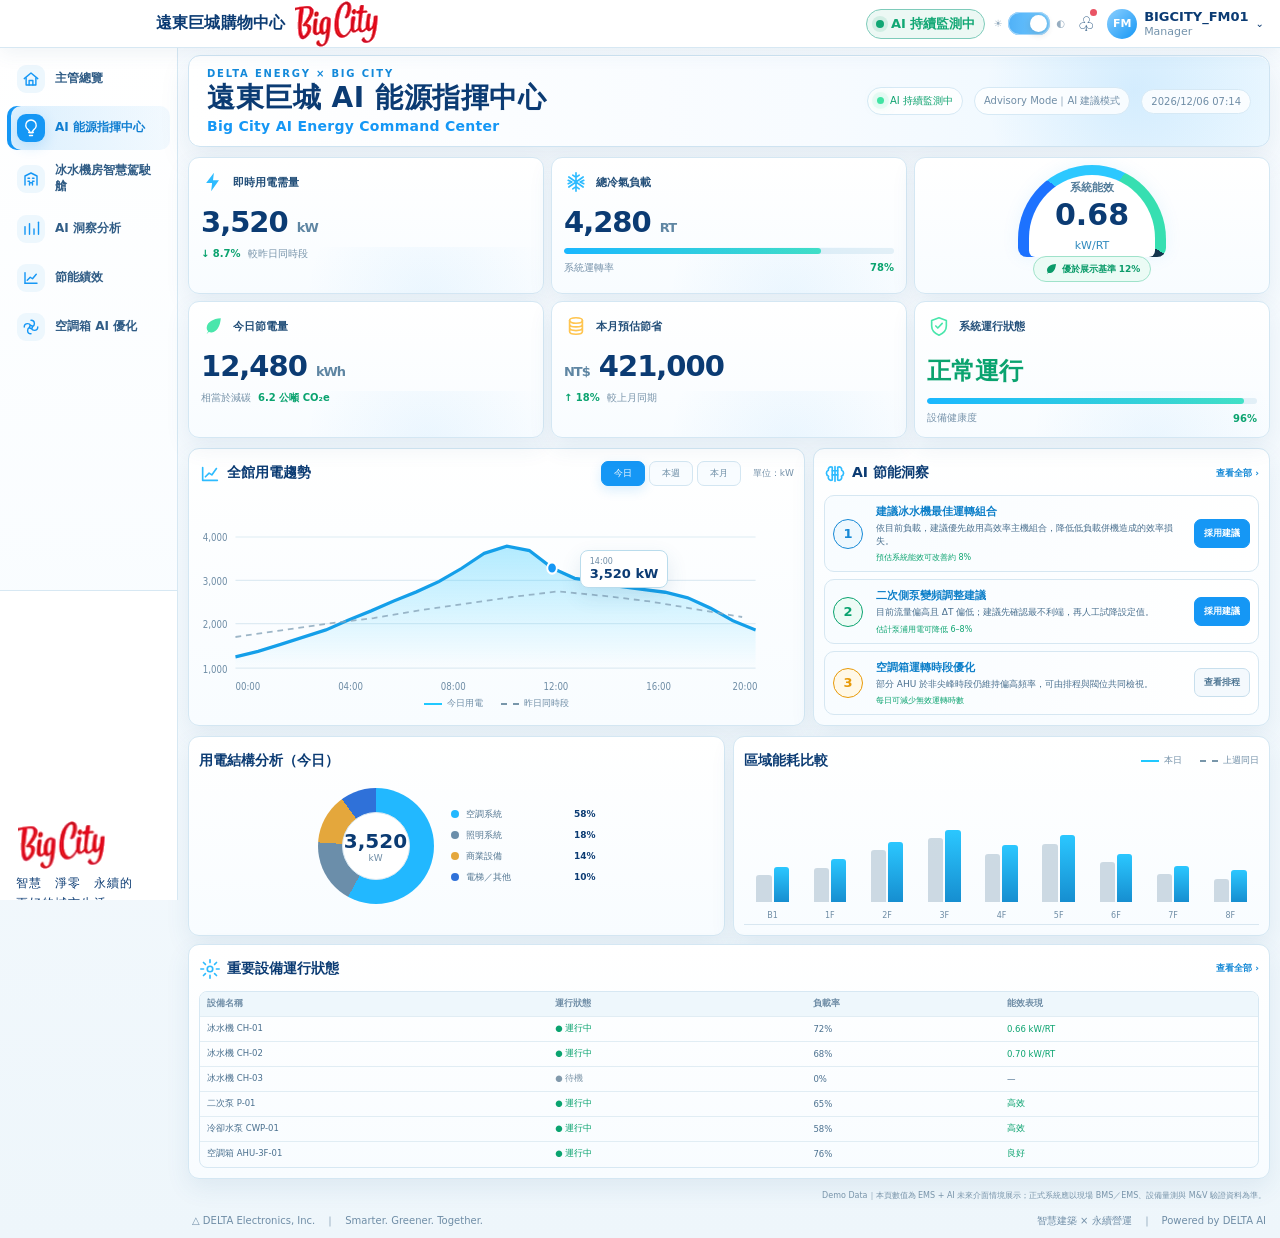
==== index.html @ a6b7ebbe "Load light theme and visual calibration assets" ====
<!doctype html>
<html lang="zh-Hant">
<head>
  <meta charset="utf-8">
  <meta name="viewport" content="width=device-width,initial-scale=1">
  <meta name="theme-color" content="#061321">
  <title>遠東巨城 × 台達能源｜AI 智慧能源管理系統</title>
  <link rel="stylesheet" href="styles.css">
  <link rel="stylesheet" href="readability.css">
  <link rel="stylesheet" href="ahu.css">
  <link rel="stylesheet" href="chart-qa.css">
  <link rel="stylesheet" href="ui-fixes.css">
  <link rel="stylesheet" href="executive-snapshot.css">
  <link rel="stylesheet" href="formal-nav.css">
  <link rel="stylesheet" href="command-center.css">
  <link rel="stylesheet" href="command-center-light.css">
  <link rel="stylesheet" href="cockpit-analyst.css">
  <link rel="stylesheet" href="product-calibration.css">
</head>
<body class="theme-light">
  <div class="shell">
    <header class="global-header">
      <div class="brand-snapshot brand-snapshot-top" aria-label="DELTA Energy × 遠東巨城購物中心 Big City"><span class="brand-mall">遠東巨城購物中心</span><span class="bigcity-mark" aria-hidden="true"></span></div>
      <div class="global-actions">
        <span class="status-pill online"><i></i>AI 持續監測中</span>
        <span class="advisory-label">Advisory Mode <b>｜ AI 建議模式</b></span>
        <button id="themeToggle" class="theme-switch" type="button" aria-label="切換深淺色模式"><span class="sun">☀</span><i></i><span class="moon">◐</span></button>
        <button class="icon-btn" type="button" aria-label="通知">♧<span class="notify-dot"></span></button>
        <div class="account"><span class="avatar">FM</span><span><b>BIGCITY_FM01</b><small>Manager</small></span><span class="chev">⌄</span></div>
      </div>
    </header>
    <aside class="sidebar">
      <nav id="mainNav" class="nav-list">
        <button class="nav-item" data-page="executive"><span class="nav-ico"><svg class="nav-svg" viewBox="0 0 24 24"><path d="M3 11.5 12 4l9 7.5"/><path d="M5.5 10.5V20h13v-9.5"/><path d="M9.5 20v-6h5v6"/></svg></span><span>主管總覽</span></button>
        <button class="nav-item active" data-page="home"><span class="nav-ico"><svg class="nav-svg" viewBox="0 0 24 24"><path d="M9 18h6"/><path d="M10 22h4"/><path d="M8.2 14.2A7 7 0 1 1 15.8 14.2C14.6 15.1 14 16 14 18h-4c0-2-.6-2.9-1.8-3.8Z"/></svg></span><span>AI 能源指揮中心</span></button>
        <button class="nav-item" data-page="plant"><span class="nav-ico"><svg class="nav-svg" viewBox="0 0 24 24"><path d="M4 20V8l8-4 8 4v12"/><path d="M8 11h2M14 11h2M8 15h2M14 15h2"/><path d="M10 20v-3h4v3"/></svg></span><span>冰水機房智慧駕駛艙</span></button>
        <button class="nav-item" data-page="insights"><span class="nav-ico"><svg class="nav-svg" viewBox="0 0 24 24"><path d="M4 19V9"/><path d="M10 19V5"/><path d="M16 19v-7"/><path d="M22 19V3"/></svg></span><span>AI 洞察分析</span></button>
        <button class="nav-item" data-page="performance"><span class="nav-ico"><svg class="nav-svg" viewBox="0 0 24 24"><path d="M4 19V5"/><path d="M4 19h16"/><path d="m7 15 4-4 3 2 5-6"/></svg></span><span>節能績效</span></button>
        <button class="nav-item" data-page="ahu-overview"><span class="nav-ico"><svg class="nav-svg" viewBox="0 0 24 24"><circle cx="12" cy="12" r="2"/><path d="M12 3c2.5 0 4.5 2 4.5 4.5 0 1.7-1 3.2-2.4 4"/><path d="M21 12c0 2.5-2 4.5-4.5 4.5-1.7 0-3.2-1-4-2.4"/><path d="M12 21c-2.5 0-4.5-2-4.5-4.5 0-1.7 1-3.2 2.4-4"/><path d="M3 12c0-2.5 2-4.5 4.5-4.5 1.7 0 3.2 1 4 2.4"/></svg></span><span>空調箱 AI 優化</span></button>
      </nav>
      <div class="side-visual"><div class="side-photo"></div><div class="side-copy"><span class="bigcity-mark side-bigcity-logo" aria-hidden="true"></span><p>智慧　淨零　永續的<br>更好的城市生活</p><small>For A Smarter<br>Greener Tomorrow</small></div></div>
    </aside>
    <main class="workspace"><div id="pageRoot"></div><footer class="footer"><span>△ DELTA Electronics, Inc.　｜　Smarter. Greener. Together.</span><span>智慧建築 × 永續營運　｜　Powered by DELTA AI</span></footer></main>
  </div>
  <script src="core.js"></script>
  <script src="analytics.js"></script>
  <script src="executive.js"></script>
  <script src="ahu.js"></script>
  <script src="chart-qa.js"></script>
  <script src="ui-fixes.js"></script>
  <script src="command-center.js"></script>
  <script src="cockpit-analyst.js"></script>
  <script src="product-calibration.js"></script>
</body>
</html>
---- styles.css ----
:root {
  --bg:#f2f7fb; --surface:#fff; --surface2:#f8fbfe; --surface3:#eef6fc;
  --ink:#08254b; --text:#193b63; --muted:#6984a0; --line:#dbe7f0;
  --blue:#1597f5; --blue2:#49b7ff; --cyan:#14c4d7; --teal:#16b98b;
  --green:#0aa46f; --red:#ef5466; --amber:#f5aa1e; --purple:#6857e8;
  --shadow:0 8px 24px rgba(26,78,120,.09); --radius:14px;
  --brand-top:none; --brand-side:none;
  --side-photo:url("https://www.atanews.net/doc_files/180623000548703.jpg"); --banner:url("https://www.atanews.net/doc_files/180623000548703.jpg");
  --site-main:url("https://www.atanews.net/doc_files/180623000548703.jpg");
  --site-creative:url("https://commons.wikimedia.org/wiki/Special:FilePath/Big%20City%20shopping%20mall%20%E5%89%B5%E8%97%9D%E5%A4%A7%E6%A8%93%202022-08-25.jpg?width=600");
  --site-cinema:url("https://static.wixstatic.com/media/6ce078_03af9db9b8be45f3b68a0ea596e53e36~mv2.jpg/v1/fill/w_980,h_585,al_c,q_85,enc_auto/6ce078_03af9db9b8be45f3b68a0ea596e53e36~mv2.jpg");
}
body.theme-dark {
  --bg:#06131f; --surface:#0b1b2c; --surface2:#10243a; --surface3:#102c45;
  --ink:#eef7ff; --text:#d8e7f6; --muted:#8fa9c0; --line:#24415c;
  --blue:#4faaff; --blue2:#79c7ff; --cyan:#29d3df; --teal:#43d1ad;
  --green:#54df9f; --red:#ff7882; --amber:#f3c45e; --purple:#b09cff;
  --shadow:0 12px 30px rgba(0,0,0,.22);
  --brand-top:none; --brand-side:none;
  --side-photo:url("https://img.kakayang.com/modeist76/1352b97/20562724/1248076147_z.jpg"); --banner:url("https://img.kakayang.com/modeist76/1352b97/20562724/1248076147_z.jpg");
}
*{box-sizing:border-box}
html,body{margin:0;min-height:100%;font-family:Inter,"Noto Sans TC","PingFang TC","Microsoft JhengHei",system-ui,sans-serif;background:var(--bg);color:var(--text)}
button,select,input{font:inherit}
button{cursor:pointer}
.shell{min-height:100vh;display:grid;grid-template-columns:208px 1fr;grid-template-rows:56px auto}
.global-header{grid-column:1/3;position:sticky;top:0;z-index:30;height:56px;background:color-mix(in srgb,var(--surface) 94%,transparent);backdrop-filter:blur(18px);border-bottom:1px solid var(--line);display:flex;align-items:center;justify-content:space-between;padding:0 18px 0 24px}
.brand-snapshot{position:relative;display:flex;align-items:center;min-width:0;background:none!important}
.brand-snapshot-top{width:500px;height:52px;max-width:42vw;padding-left:152px}
.global-actions{display:flex;align-items:center;gap:12px;white-space:nowrap;font-size:12px}
.status-pill{display:inline-flex;align-items:center;gap:7px;padding:7px 12px;border:1px solid color-mix(in srgb,var(--green) 45%,var(--line));border-radius:99px;color:var(--green);background:color-mix(in srgb,var(--green) 8%,var(--surface));font-weight:750}
.status-pill i{width:8px;height:8px;border-radius:50%;background:var(--green);box-shadow:0 0 0 4px color-mix(in srgb,var(--green) 12%,transparent)}
.advisory-label{color:var(--muted)} .advisory-label b{color:var(--text);font-weight:600}
.theme-switch{border:0;background:transparent;display:flex;align-items:center;gap:6px;color:var(--muted);padding:0}
.theme-switch i{display:block;width:42px;height:23px;border-radius:99px;background:linear-gradient(90deg,var(--blue),var(--blue2));position:relative;box-shadow:inset 0 0 0 1px color-mix(in srgb,var(--blue) 50%,#fff)}
.theme-switch i:after{content:"";position:absolute;top:3px;right:3px;width:17px;height:17px;border-radius:50%;background:#fff;box-shadow:0 2px 8px rgba(0,0,0,.22);transition:.2s}
body.theme-dark .theme-switch i:after{right:22px}
.icon-btn{position:relative;border:0;background:transparent;color:var(--text);font-size:20px;padding:4px}
.notify-dot{position:absolute;right:2px;top:1px;width:7px;height:7px;border-radius:50%;background:var(--red)}
.account{display:flex;align-items:center;gap:7px;color:var(--ink)}
.account small{display:block;color:var(--muted);font-size:9px;margin-top:1px}
.avatar{width:30px;height:30px;border-radius:50%;display:grid;place-items:center;background:linear-gradient(135deg,#8dd0ff,var(--blue));color:#fff;font-size:10px;font-weight:900}
.sidebar{grid-column:1;grid-row:2;position:sticky;top:56px;height:calc(100vh - 56px);background:var(--surface);border-right:1px solid var(--line);overflow:hidden;display:flex;flex-direction:column}
.side-brand{padding:10px 14px 8px} .brand-snapshot-side{width:178px;height:76px;background-image:var(--brand-side);background-size:contain;background-position:left center}
.nav-list{display:grid;gap:7px;padding:8px 7px}
.nav-item{border:0;background:transparent;color:var(--text);border-radius:8px;padding:12px 13px;display:flex;align-items:center;gap:11px;text-align:left;font-weight:650;font-size:12px;transition:.15s}
.nav-item:hover{background:var(--surface3)} .nav-item.active{background:linear-gradient(90deg,color-mix(in srgb,var(--blue) 17%,var(--surface)),color-mix(in srgb,var(--blue) 8%,var(--surface)));color:var(--blue);box-shadow:inset 4px 0 0 var(--blue)}
.nav-ico{font-size:19px;width:24px;text-align:center}
.side-visual{margin-top:auto;position:relative;height:390px;overflow:hidden;border-top:1px solid var(--line);background:linear-gradient(180deg,transparent,var(--surface))}
.side-photo{position:absolute;left:0;right:0;top:0;height:285px;background-image:var(--side-photo);background-size:cover;background-position:center top;opacity:.98}
.side-copy{position:absolute;inset:auto 20px 20px 28px;color:var(--ink);text-shadow:0 1px 0 var(--surface)}
.side-copy strong{font-family:"Segoe Script","Brush Script MT",cursive;font-size:28px;color:#ef2e3d;font-style:italic}
.side-copy p{font-size:13px;line-height:1.75;letter-spacing:.11em;margin:8px 0 5px} .side-copy small{font-size:11px;line-height:1.4;color:var(--text)}
.workspace{grid-column:2;grid-row:2;min-width:0;padding:0 14px 10px;max-width:1700px;width:100%;margin:0 auto}
.page-hero{height:125px;margin:0 -14px 10px;padding:22px 28px 12px;position:relative;overflow:hidden;background:linear-gradient(90deg,var(--surface) 0%,var(--surface) 48%,transparent 76%),var(--banner);background-size:auto,570px 125px;background-repeat:no-repeat;background-position:left top,right top;border-bottom:1px solid var(--line)}
.page-hero h1{font-size:31px;line-height:1.08;margin:0 0 8px;color:var(--ink);letter-spacing:-.02em} .page-hero p{margin:0;color:var(--text);font-size:13px;max-width:760px;line-height:1.55}
.page-hero .hero-tagline{position:absolute;right:15px;top:26px;width:110px;text-align:left;color:var(--text);font-size:12px;line-height:1.7;letter-spacing:.08em}
.page-controls{display:flex;align-items:center;gap:12px;flex-wrap:wrap;background:var(--surface);border:1px solid var(--line);border-radius:10px;padding:8px 10px;margin-bottom:9px;box-shadow:var(--shadow)}
.control-group{display:flex;align-items:center;gap:5px;font-size:11px;color:var(--muted)}
.seg{display:flex;gap:3px} .seg button,.control-btn{border:1px solid var(--line);background:var(--surface2);color:var(--text);padding:6px 13px;border-radius:6px;font-size:11px}
.seg button.active,.control-btn.active{background:var(--blue);border-color:var(--blue);color:#fff;box-shadow:0 3px 10px color-mix(in srgb,var(--blue) 25%,transparent)}
.kpi-grid{display:grid;grid-template-columns:repeat(6,minmax(130px,1fr));gap:8px;margin-bottom:9px}
.kpi-card{background:var(--surface);border:1px solid var(--line);border-radius:12px;box-shadow:var(--shadow);padding:12px 13px;min-height:99px;display:grid;grid-template-columns:42px 1fr;gap:10px;align-items:start}
.kpi-icon{width:42px;height:42px;border-radius:50%;display:grid;place-items:center;background:color-mix(in srgb,var(--blue) 12%,var(--surface));color:var(--blue);font-size:22px}
.kpi-icon.green{color:var(--green);background:color-mix(in srgb,var(--green) 12%,var(--surface))} .kpi-icon.teal{color:var(--teal);background:color-mix(in srgb,var(--teal) 12%,var(--surface))}
.kpi-card .label{font-size:12px;color:var(--text);font-weight:700;line-height:1.25} .kpi-value{font-size:25px;font-weight:850;color:var(--ink);line-height:1.1;margin:5px 0 3px;letter-spacing:-.03em} .kpi-value small{font-size:10px;font-weight:600;color:var(--muted)}
.change{font-size:10px;font-weight:750} .good{color:var(--green)} .bad{color:var(--red)} .warn{color:var(--amber)} .blue{color:var(--blue)}
.grid-3{display:grid;grid-template-columns:repeat(3,1fr);gap:9px;margin-bottom:9px} .grid-2{display:grid;grid-template-columns:1.45fr .78fr;gap:9px;margin-bottom:9px} .grid-4{display:grid;grid-template-columns:repeat(4,1fr);gap:8px}
.card{background:var(--surface);border:1px solid var(--line);border-radius:12px;box-shadow:var(--shadow);padding:12px;min-width:0}
.card-head{display:flex;align-items:center;justify-content:space-between;gap:10px;margin-bottom:9px} .card-title{display:flex;align-items:center;gap:8px;color:var(--ink);font-weight:850;font-size:15px} .card-title .spark{color:var(--blue);font-size:19px}
.card-sub{font-size:10px;color:var(--muted);line-height:1.45} .more{color:var(--blue);font-size:10px;font-weight:700}
.site-card{display:grid;grid-template-columns:105px 1fr;gap:11px;padding:10px} .site-photo{width:105px;height:96px;border-radius:7px;background-size:cover;background-position:center;border:1px solid var(--line)} .site-main{background-image:var(--site-main)} .site-creative{background-image:var(--site-creative)} .site-cinema{background-image:var(--site-cinema)}
.site-head{display:flex;justify-content:space-between;gap:6px;align-items:center} .site-head h3{font-size:16px;margin:0;color:var(--ink)} .status-chip{padding:4px 9px;border-radius:99px;font-size:9px;font-weight:800;border:1px solid currentColor;background:color-mix(in srgb,currentColor 7%,var(--surface))}
.site-metrics{display:grid;grid-template-columns:repeat(4,1fr);margin-top:12px} .site-metrics div{padding:0 8px;border-left:1px solid var(--line)} .site-metrics div:first-child{border-left:0;padding-left:0} .site-metrics span{display:block;color:var(--muted);font-size:9px} .site-metrics b{display:block;color:var(--ink);font-size:14px;margin-top:4px}
.ai-chain{display:grid;grid-template-columns:repeat(4,1fr);gap:7px} .ai-step{border:1px solid var(--line);border-radius:9px;padding:11px;min-height:185px;background:var(--surface2)} .ai-step.find{background:color-mix(in srgb,var(--red) 6%,var(--surface));border-color:color-mix(in srgb,var(--red) 28%,var(--line))} .ai-step.rec{background:color-mix(in srgb,var(--green) 6%,var(--surface));border-color:color-mix(in srgb,var(--green) 28%,var(--line))}
.step-head{display:flex;align-items:center;gap:8px;font-size:14px;font-weight:850;color:var(--ink)} .step-num{width:28px;height:28px;border-radius:50%;display:grid;place-items:center;background:var(--blue);color:#fff} .find .step-num{background:var(--red)} .rec .step-num{background:var(--green)} .ai-step ul{padding-left:17px;margin:12px 0 0;color:var(--text);font-size:11px;line-height:1.58} .ai-step p{font-size:11px;line-height:1.55;color:var(--text)}
.watch-list{display:grid;gap:7px} .watch-item{border:1px solid var(--line);border-radius:9px;padding:10px;display:grid;grid-template-columns:34px 1fr;gap:10px;background:var(--surface2)} .watch-ico{width:34px;height:34px;border-radius:50%;display:grid;place-items:center;color:var(--blue);background:color-mix(in srgb,var(--blue) 12%,var(--surface))} .watch-item b{font-size:11px;color:var(--ink)} .watch-item p{font-size:9px;color:var(--muted);margin:4px 0 0;line-height:1.45}
.chart-box{height:210px;position:relative} .chart-box.small{height:170px} .chart-box svg{width:100%;height:100%;overflow:visible} .axis-label{font-size:9px;fill:var(--muted)} .grid-line{stroke:var(--line);stroke-width:1} .chart-line{fill:none;stroke-width:3} .chart-dot{stroke:var(--surface);stroke-width:2}
.table-wrap{overflow:auto;border:1px solid var(--line);border-radius:8px} table{width:100%;border-collapse:collapse;min-width:620px} th,td{padding:8px 9px;border-bottom:1px solid var(--line);border-right:1px solid var(--line);font-size:10px;text-align:center;white-space:nowrap} th{background:var(--surface2);color:var(--muted);font-weight:700} td{color:var(--text)} td:first-child,th:first-child{text-align:left} tr:last-child td{border-bottom:0} th:last-child,td:last-child{border-right:0}
.event-layout{display:grid;grid-template-columns:minmax(390px,.88fr) minmax(560px,1.35fr);gap:9px} .event-list{display:grid;gap:7px;max-height:590px;overflow:auto} .event-row{border:1px solid var(--line);border-radius:9px;padding:9px;background:var(--surface);display:grid;grid-template-columns:70px 1fr auto;gap:10px;align-items:start;transition:.15s} .event-row:hover,.event-row.active{border-color:var(--blue);box-shadow:0 0 0 2px color-mix(in srgb,var(--blue) 10%,transparent)} .event-row time{font-size:9px;color:var(--muted);line-height:1.4} .event-row b{font-size:11px;color:var(--ink)} .event-row p{font-size:9px;color:var(--muted);margin:3px 0 0;line-height:1.35}
.detail-grid{display:grid;grid-template-columns:repeat(3,1fr);gap:7px} .detail-block{border:1px solid var(--line);border-radius:9px;padding:10px;background:var(--surface2);min-height:134px} .detail-block h4{font-size:12px;margin:0 0 8px;color:var(--ink)} .detail-block ul{margin:0;padding-left:17px;font-size:10px;line-height:1.5;color:var(--text)} .detail-block p{font-size:10px;line-height:1.5;color:var(--text);margin:0}
.feedback-actions{display:flex;gap:7px;flex-wrap:wrap;margin-top:8px} .soft-btn{border:1px solid color-mix(in srgb,var(--blue) 45%,var(--line));background:color-mix(in srgb,var(--blue) 6%,var(--surface));color:var(--blue);padding:7px 13px;border-radius:7px;font-size:10px;font-weight:750} .soft-btn.green{border-color:color-mix(in srgb,var(--green) 45%,var(--line));background:color-mix(in srgb,var(--green) 7%,var(--surface));color:var(--green)}
.learn-grid{display:grid;grid-template-columns:repeat(4,1fr);gap:7px} .learn-card{border:1px solid var(--line);border-radius:8px;padding:10px;background:var(--surface2)} .learn-card b{font-size:11px;color:var(--ink)} .learn-card p{font-size:9px;color:var(--muted);line-height:1.45}
.donut-wrap{display:flex;align-items:center;gap:18px} .donut{width:128px;height:128px;border-radius:50%;background:conic-gradient(#249df7 0 42%,#36bfe0 42% 54%,#28b981 54% 74%,#f5a524 74% 90%,#8b6be8 90%);position:relative;flex:0 0 auto} .donut:after{content:"";position:absolute;inset:28px;background:var(--surface);border-radius:50%} .donut-center{position:absolute;inset:0;display:grid;place-items:center;z-index:2;text-align:center;font-size:10px;color:var(--ink);font-weight:850}
.legend{display:grid;gap:5px;font-size:9px;color:var(--text)} .legend span{display:flex;align-items:center;gap:6px} .legend i{width:8px;height:8px;border-radius:50%;display:inline-block}
.scorecard{display:grid;grid-template-columns:96px 1fr;gap:10px;align-items:center} .score-ring{width:84px;height:84px;border-radius:50%;display:grid;place-items:center;background:conic-gradient(var(--teal) 0 82%,var(--surface3) 82%);position:relative} .score-ring:before{content:"";position:absolute;inset:8px;border-radius:50%;background:var(--surface)} .score-ring b{position:relative;font-size:24px;color:var(--ink)} .grade{font-size:28px;font-weight:900;color:var(--green)} .score-meta h3{margin:0;color:var(--ink);font-size:14px} .score-meta p{margin:4px 0 0;color:var(--muted);font-size:9px;line-height:1.45}
.roi-grid{display:grid;grid-template-columns:repeat(3,1fr);gap:8px} .roi-item{border-right:1px solid var(--line)} .roi-item:last-child{border-right:0} .roi-item b{display:block;font-size:19px;color:var(--ink)} .roi-item span{font-size:9px;color:var(--muted)} .progress{height:8px;border-radius:99px;background:var(--surface3);overflow:hidden;margin-top:10px} .progress i{height:100%;display:block;background:linear-gradient(90deg,var(--teal),var(--blue))}
.mini-list{display:grid;gap:6px} .mini-row{display:grid;grid-template-columns:28px 1fr auto;gap:8px;align-items:center;padding:7px 0;border-bottom:1px solid var(--line)} .mini-row:last-child{border-bottom:0} .rank-dot{width:26px;height:26px;border-radius:50%;display:grid;place-items:center;background:color-mix(in srgb,var(--blue) 13%,var(--surface));color:var(--blue);font-weight:850;font-size:11px} .mini-row b{font-size:10px;color:var(--ink)} .mini-row small{display:block;font-size:8px;color:var(--muted);margin-top:2px}
.pill-chip{display:inline-flex;align-items:center;padding:3px 7px;border-radius:99px;font-size:8px;font-weight:800;border:1px solid color-mix(in srgb,currentColor 40%,var(--line));background:color-mix(in srgb,currentColor 7%,var(--surface))}
.demo-note{font-size:8px;color:var(--muted);text-align:right;margin:2px 2px 8px}
.footer{display:flex;justify-content:space-between;gap:10px;color:var(--muted);font-size:8px;padding:7px 4px 2px}
@media(max-width:1280px){.kpi-grid{grid-template-columns:repeat(3,1fr)}.event-layout{grid-template-columns:1fr}.ai-chain,.learn-grid{grid-template-columns:repeat(2,1fr)}.global-actions .advisory-label{display:none}}
@media(max-width:980px){.shell{grid-template-columns:1fr}.global-header{grid-column:1}.sidebar{display:none}.workspace{grid-column:1}.brand-snapshot-top{max-width:55vw}.grid-3,.grid-2{grid-template-columns:1fr}.page-hero .hero-tagline{display:none}}
@media(max-width:680px){.global-header{padding:0 8px}.brand-snapshot-top{width:220px}.account span:nth-child(2),.icon-btn,.status-pill{display:none}.workspace{padding:0 8px}.page-hero{margin:0 -8px 8px;height:110px;padding:18px 14px;background-size:auto,420px 92px}.page-hero h1{font-size:24px}.kpi-grid{grid-template-columns:repeat(2,1fr)}.site-card{grid-template-columns:72px 1fr}.site-photo{width:72px;height:72px}.site-metrics{grid-template-columns:repeat(2,1fr)}.ai-chain,.detail-grid,.learn-grid,.grid-4{grid-template-columns:1fr}.event-row{grid-template-columns:55px 1fr}.event-row>.pill-chip{grid-column:2;justify-self:start}}

.brand-snapshot:before{content:"";position:absolute;left:0;top:50%;transform:translateY(-50%);width:142px;height:43px;background:url("https://www.deltapsu.com/frontend-asset/image/DeltaPSU-Logo.svg") left center/contain no-repeat}
.brand-snapshot:after{content:"×  遠東巨城購物中心   BigCity";font-weight:850;color:var(--ink);font-size:16px;letter-spacing:.01em;white-space:nowrap}
.brand-snapshot-top:after{font-size:17px}
.brand-snapshot-side{width:178px;height:76px;padding-left:0;display:block}
.brand-snapshot-side:before{width:105px;height:31px;top:12px;transform:none}
.brand-snapshot-side:after{position:absolute;left:0;top:45px;content:"遠東巨城購物中心   BigCity";font-size:11px;color:var(--ink)}
body.theme-dark .brand-snapshot:after{color:#eef7ff}
---- readability.css ----
/* Presentation readability layer — optimized for 1440–1920px desktop and meeting-room projection */
html,body{font-size:15px}
.global-actions{font-size:14px}
.status-pill{font-size:13px;padding:8px 13px}
.advisory-label{font-size:13px}
.account b{font-size:13px}.account small{font-size:11px}.avatar{font-size:11px}
.nav-item{font-size:14px;padding:13px 14px;font-weight:700}.nav-ico{font-size:20px}
.side-copy p{font-size:14px}.side-copy small{font-size:12px}
.page-hero h1{font-size:36px}.page-hero p{font-size:15px;line-height:1.6;max-width:820px}.page-hero .hero-tagline{font-size:13px}
.control-group{font-size:13px}.seg button,.control-btn{font-size:13px;padding:7px 14px}
.kpi-card{min-height:112px;padding:14px 14px;grid-template-columns:46px 1fr;gap:11px}.kpi-icon{width:46px;height:46px;font-size:24px}
.kpi-card .label{font-size:14px;line-height:1.3}.kpi-value{font-size:31px;margin:6px 0 4px}.kpi-value small{font-size:12px}.change{font-size:12px}
.card{padding:14px}.card-title{font-size:17px}.card-title .spark{font-size:21px}.card-sub{font-size:12px}.more{font-size:12px}
.site-head h3{font-size:18px}.status-chip{font-size:11px;padding:5px 10px}.site-metrics span{font-size:11px}.site-metrics b{font-size:16px}.site-metrics b small{font-size:11px}
.step-head{font-size:16px}.step-num{width:30px;height:30px}.ai-step ul,.ai-step p{font-size:13px;line-height:1.65}.ai-step{min-height:200px;padding:13px}
.watch-item b{font-size:13px}.watch-item p{font-size:11px;line-height:1.55}.watch-ico{width:36px;height:36px;font-size:16px}
.axis-label{font-size:11px}.chart-box.small{height:190px}.chart-box{height:230px}
th,td{font-size:12px;padding:9px 10px;line-height:1.45}.table-wrap table{min-width:720px}
.event-row{grid-template-columns:82px 1fr auto;padding:11px}.event-row time{font-size:11px}.event-row b{font-size:13px}.event-row p{font-size:11px;line-height:1.5}
.detail-block h4{font-size:14px}.detail-block ul,.detail-block p{font-size:12px;line-height:1.6}.detail-block{padding:12px;min-height:150px}
.soft-btn{font-size:12px;padding:8px 14px}.learn-card b{font-size:13px}.learn-card p{font-size:11px;line-height:1.55}
.donut-center{font-size:12px}.legend{font-size:11px;gap:7px}.legend i{width:10px;height:10px}
.score-ring b{font-size:27px}.grade{font-size:31px}.score-meta h3{font-size:16px}.score-meta p{font-size:11px}
.roi-item b{font-size:22px}.roi-item span{font-size:11px}
.mini-row{grid-template-columns:30px 1fr auto;gap:10px;padding:9px 0}.rank-dot{width:29px;height:29px;font-size:12px}.mini-row b{font-size:12px}.mini-row small{font-size:10px;line-height:1.45;margin-top:3px}
.pill-chip{font-size:10px;padding:4px 8px}.demo-note{font-size:10px}.footer{font-size:10px;padding-top:9px}
.brand-snapshot:after{font-size:18px}.brand-snapshot-top:after{font-size:19px}.brand-snapshot-side:after{font-size:12px}
@media(min-width:1600px){
  .page-hero h1{font-size:39px}.page-hero p{font-size:16px}
  .kpi-card .label{font-size:15px}.kpi-value{font-size:33px}
  .card-title{font-size:18px}.site-head h3{font-size:19px}
  .ai-step ul,.ai-step p{font-size:14px}.watch-item b{font-size:14px}.watch-item p{font-size:12px}
  th,td{font-size:13px}.event-row b{font-size:14px}.event-row p{font-size:12px}
  .detail-block ul,.detail-block p{font-size:13px}.mini-row b{font-size:13px}.mini-row small{font-size:11px}
}
@media(max-width:1280px){
  .kpi-card .label{font-size:13px}.kpi-value{font-size:28px}.card-title{font-size:16px}
  .ai-step ul,.ai-step p{font-size:12px}th,td{font-size:11px}
}
@media(max-width:680px){
  html,body{font-size:14px}.page-hero h1{font-size:27px}.page-hero p{font-size:13px}
  .kpi-card .label{font-size:13px}.kpi-value{font-size:27px}.card-title{font-size:16px}
  .event-row b{font-size:12px}.event-row p{font-size:10px}
}
---- ahu.css ----
:root {
  --bigcity-gen-logo:url("[data-uri]");
}

/* Generated BigCity wordmark — lifted from the approved AI visual reference */
.brand-snapshot:after{content:none!important}
.brand-snapshot-top,.brand-snapshot-side{gap:10px}
.brand-mall{font-weight:850;color:var(--ink);white-space:nowrap;letter-spacing:.01em}
.bigcity-mark{display:inline-block;width:84px;height:46px;background:var(--bigcity-gen-logo) center/contain no-repeat;flex:0 0 auto}
.brand-snapshot-top .brand-mall{font-size:16px;margin-left:0}
.brand-snapshot-side{padding-left:0!important;padding-top:44px!important;display:flex!important;align-items:center!important;width:182px!important}
.brand-snapshot-side:before{top:8px!important}
.brand-snapshot-side .brand-mall{font-size:10px;line-height:1.2}
.brand-snapshot-side .bigcity-mark{width:58px;height:32px}
.side-copy .side-bigcity-logo{width:92px;height:50px;margin-bottom:4px}
.page-hero:after{content:"";position:absolute;right:120px;top:17px;width:92px;height:52px;background:var(--bigcity-gen-logo) center/contain no-repeat;z-index:2}
body.theme-dark .brand-mall{color:#eef7ff}

.ahu-subtabs{display:flex;gap:7px;align-items:center;flex-wrap:wrap;margin:0 0 10px;background:var(--surface);border:1px solid var(--line);border-radius:11px;padding:7px;box-shadow:var(--shadow)}
.ahu-tab{border:1px solid var(--line);background:var(--surface2);color:var(--text);border-radius:8px;padding:9px 14px;font-size:13px;font-weight:800}
.ahu-tab.active{background:var(--blue);border-color:var(--blue);color:#fff;box-shadow:0 4px 12px color-mix(in srgb,var(--blue) 25%,transparent)}
.ahu-year{margin-left:auto;display:flex;align-items:center;gap:8px;font-weight:850;color:var(--ink);padding:7px 12px;border:1px solid var(--line);border-radius:8px;background:var(--surface2)}
.ahu-page-note{font-size:11px;color:var(--muted);text-align:right;margin:-2px 2px 8px}
.ahu-controls{display:flex;align-items:center;gap:10px;flex-wrap:wrap;background:var(--surface);border:1px solid var(--line);border-radius:10px;padding:8px 10px;margin-bottom:9px;box-shadow:var(--shadow)}
.ahu-controls label{display:flex;align-items:center;gap:6px;color:var(--muted);font-size:12px;font-weight:700}
.ahu-controls select{border:1px solid var(--line);background:var(--surface2);color:var(--ink);padding:8px 11px;border-radius:7px;font-weight:750}
.ahu-controls .seg button{font-size:12px;padding:7px 12px}
.ahu-kpi-grid{display:grid;grid-template-columns:repeat(6,minmax(145px,1fr));gap:9px;margin-bottom:9px}
.ahu-kpi-grid .kpi-card{min-height:112px}
.ahu-kpi-grid .kpi-value{font-size:31px}
.ahu-big-grid{display:grid;grid-template-columns:1.35fr .9fr;gap:9px;margin-bottom:9px}
.ahu-three-grid{display:grid;grid-template-columns:repeat(3,1fr);gap:9px;margin-bottom:9px}
.ahu-two-grid{display:grid;grid-template-columns:1fr 1fr;gap:9px;margin-bottom:9px}
.ahu-panel-title{font-size:18px!important}
.ahu-card-pad{padding:14px}
.ahu-chart-lg{height:300px}
.ahu-chart-md{height:225px}
.ahu-chart-sm{height:185px}
.ahu-chart-lg svg,.ahu-chart-md svg,.ahu-chart-sm svg{width:100%;height:100%;overflow:visible}
.ahu-summary-list{display:grid;gap:8px}
.ahu-summary-item{display:grid;grid-template-columns:34px 1fr;gap:9px;padding:10px;border:1px solid var(--line);border-radius:9px;background:var(--surface2)}
.ahu-summary-item strong{color:var(--ink);font-size:13px}
.ahu-summary-item p{margin:3px 0 0;color:var(--muted);font-size:12px;line-height:1.5}
.ahu-num{width:30px;height:30px;border-radius:50%;display:grid;place-items:center;background:var(--blue);color:#fff;font-weight:900}
.ahu-num.green{background:var(--green)} .ahu-num.warn{background:var(--amber)} .ahu-num.bad{background:var(--red)}
.ahu-stat-row{display:grid;grid-template-columns:repeat(4,1fr);gap:8px}
.ahu-stat{border:1px solid var(--line);border-radius:9px;padding:10px;background:var(--surface2)}
.ahu-stat span{display:block;color:var(--muted);font-size:11px} .ahu-stat b{display:block;color:var(--ink);font-size:22px;margin-top:4px}
.ahu-waterfall svg{width:100%;height:290px}
.ahu-timeline{display:grid;gap:0}
.ahu-timeline-item{display:grid;grid-template-columns:90px 28px 1fr;gap:8px;min-height:72px}
.ahu-timeline-time{font-size:11px;color:var(--muted);padding-top:5px}
.ahu-timeline-node{position:relative}
.ahu-timeline-node:before{content:"";position:absolute;left:13px;top:0;bottom:-1px;width:2px;background:var(--line)}
.ahu-timeline-node i{position:relative;z-index:2;width:28px;height:28px;border-radius:50%;display:grid;place-items:center;background:var(--blue);color:#fff;font-style:normal;font-weight:900}
.ahu-timeline-item:last-child .ahu-timeline-node:before{bottom:44px}
.ahu-timeline-copy{padding:3px 0 12px;border-bottom:1px solid var(--line)}
.ahu-timeline-copy b{font-size:13px;color:var(--ink)} .ahu-timeline-copy p{font-size:11px;color:var(--muted);line-height:1.45;margin:4px 0 0}
.ahu-guardrail{display:grid;grid-template-columns:repeat(4,1fr);gap:7px}
.ahu-guard{border:1px solid color-mix(in srgb,var(--green) 30%,var(--line));border-radius:9px;padding:10px;background:color-mix(in srgb,var(--green) 6%,var(--surface));text-align:center}
.ahu-guard span{display:block;color:var(--muted);font-size:10px} .ahu-guard b{font-size:20px;color:var(--ink);display:block;margin:4px 0} .ahu-guard small{font-size:10px;color:var(--green);font-weight:800}
.ahu-verified{border-color:color-mix(in srgb,var(--green) 42%,var(--line))!important;background:color-mix(in srgb,var(--green) 5%,var(--surface))!important}
.ahu-shadow{border-color:color-mix(in srgb,var(--amber) 40%,var(--line))!important;background:color-mix(in srgb,var(--amber) 5%,var(--surface))!important}
.ahu-compare{display:grid;grid-template-columns:1fr 1fr;gap:9px}
.ahu-compare-box{padding:14px;border:1px solid var(--line);border-radius:10px;background:var(--surface2)}
.ahu-compare-box b{font-size:29px;color:var(--ink)} .ahu-compare-box span{display:block;font-size:11px;color:var(--muted);margin-top:4px}
.ahu-ranking td:last-child{font-weight:900}
.ahu-statusbar{display:flex;align-items:center;gap:8px;flex-wrap:wrap;margin-top:9px}
.ahu-dot{width:9px;height:9px;border-radius:50%;display:inline-block;background:currentColor}
.ahu-disclaimer{border:1px solid color-mix(in srgb,var(--purple) 36%,var(--line));background:color-mix(in srgb,var(--purple) 7%,var(--surface));border-radius:9px;padding:10px 12px;color:var(--text);font-size:11px;line-height:1.5}
.ahu-health-table table{min-width:760px}
.ahu-health-table th,.ahu-health-table td{font-size:12px!important;padding:9px 10px!important}
.ahu-afdd-row{display:grid;grid-template-columns:105px 95px 1fr 70px 80px;gap:7px;align-items:center;padding:9px 0;border-bottom:1px solid var(--line);font-size:12px}
.ahu-afdd-row:last-child{border-bottom:0}
.ahu-afdd-head{font-weight:800;color:var(--muted)}
.shadow-mode-banner{display:flex;align-items:center;justify-content:space-between;gap:10px;padding:10px 12px;border:1px solid color-mix(in srgb,var(--green) 42%,var(--line));border-radius:10px;background:color-mix(in srgb,var(--green) 7%,var(--surface));margin-bottom:9px}
.shadow-mode-banner b{font-size:14px;color:var(--green)} .shadow-mode-banner span{font-size:12px;color:var(--text)}
.ahu-fleet-bar{height:16px;border-radius:99px;overflow:hidden;display:flex;background:var(--surface3);margin-top:12px}
.ahu-fleet-bar i{display:block;height:100%}
.ahu-fleet-bar .good{width:83%;background:var(--green)} .ahu-fleet-bar .blue{width:10%;background:var(--blue)} .ahu-fleet-bar .warn{width:7%;background:var(--amber)}
.ahu-donut{width:160px;height:160px;border-radius:50%;background:conic-gradient(var(--blue) 0 52%,var(--green) 52% 84%,var(--purple) 84% 95%,var(--amber) 95%);position:relative}
.ahu-donut:after{content:"";position:absolute;inset:34px;border-radius:50%;background:var(--surface)}
.ahu-donut-center{position:absolute;inset:0;z-index:2;display:grid;place-items:center;text-align:center;color:var(--ink);font-size:18px;font-weight:900;line-height:1.2}
.ahu-donut-center small{font-size:10px;color:var(--muted);font-weight:700}
.ahu-donut-wrap{display:flex;gap:20px;align-items:center}
.ahu-legend{display:grid;gap:8px;font-size:12px} .ahu-legend span{display:flex;align-items:center;gap:8px} .ahu-legend i{width:10px;height:10px;border-radius:50%;display:inline-block}

@media(max-width:1280px){
  .ahu-kpi-grid{grid-template-columns:repeat(3,1fr)}
  .ahu-big-grid,.ahu-three-grid{grid-template-columns:1fr}
  .ahu-two-grid{grid-template-columns:1fr}
}
@media(max-width:760px){
  .ahu-kpi-grid{grid-template-columns:repeat(2,1fr)}
  .ahu-guardrail,.ahu-stat-row{grid-template-columns:repeat(2,1fr)}
  .ahu-tab{font-size:11px;padding:7px 9px}
  .ahu-year{margin-left:0}
  .page-hero:after{display:none}
}
---- chart-qa.css ----
/* Chart QA layer: presentation-safe values, explicit units and legends */
.ahu-kpi-grid .kpi-card{display:grid!important;grid-template-columns:48px minmax(0,1fr);align-items:start;column-gap:10px;padding:13px 12px!important;overflow:hidden}
.ahu-kpi-grid .kpi-card>div:last-child{min-width:0;width:100%;overflow:hidden}
.ahu-kpi-grid .kpi-icon{width:46px!important;height:46px!important;min-width:46px!important}
.ahu-kpi-grid .kpi-value{font-size:clamp(23px,1.55vw,29px)!important;line-height:1.04!important;letter-spacing:-.035em!important;white-space:nowrap!important;max-width:100%;overflow:hidden;text-overflow:clip}
.ahu-kpi-grid .kpi-value small{display:block!important;font-size:11px!important;line-height:1.2!important;letter-spacing:0!important;margin-top:8px!important;white-space:normal!important;color:var(--muted)}
.ahu-kpi-grid .change{font-size:11px!important;line-height:1.25;margin-top:7px!important;white-space:normal!important}

.qa-chart-meta{display:flex;align-items:center;justify-content:space-between;gap:10px;flex-wrap:wrap;margin:2px 0 7px;padding:6px 9px;border:1px solid var(--line);border-radius:7px;background:color-mix(in srgb,var(--surface2) 82%,transparent)}
.qa-axis-info{display:flex;align-items:center;gap:6px;flex-wrap:wrap;color:var(--text);font-size:11px;font-weight:750}
.qa-unit-badge{display:inline-flex;align-items:center;gap:4px;border:1px solid color-mix(in srgb,var(--blue) 34%,var(--line));background:color-mix(in srgb,var(--blue) 7%,var(--surface));color:var(--blue);border-radius:6px;padding:4px 7px;font-weight:850;white-space:nowrap}
.qa-x-label{color:var(--muted);font-weight:700}
.qa-legend{display:flex;align-items:center;gap:10px;flex-wrap:wrap;font-size:11px;color:var(--text);font-weight:700}
.qa-legend-item{display:inline-flex;align-items:center;gap:5px;white-space:nowrap}
.qa-legend-line{display:inline-block;width:18px;height:0;border-top:3px solid var(--qa-color,#1597f5);border-radius:3px}
.qa-legend-line.dashed{border-top-style:dashed}
.qa-legend-box{display:inline-block;width:11px;height:11px;border-radius:2px;background:var(--qa-color,#1597f5)}
.qa-note{font-size:10px;color:var(--muted);font-weight:650}
.chart-box .axis-label,.ahu-chart-lg .axis-label,.ahu-chart-md .axis-label,.ahu-chart-sm .axis-label{font-size:11.5px!important}

.qa-split-charts{display:grid;grid-template-columns:1fr 1fr;gap:10px;margin-top:2px}
.qa-subchart{border:1px solid var(--line);border-radius:9px;background:var(--surface2);padding:9px;min-width:0}
.qa-subtitle{font-size:13px;font-weight:850;color:var(--ink);margin-bottom:5px}
.qa-subchart .qa-chart-meta{margin-bottom:5px;background:var(--surface);padding:5px 7px}
.qa-subchart .chart-box{height:190px!important}
.qa-subchart svg{width:100%;height:100%}

/* Better table unit clarity */
.ahu-ranking th:last-child:after{content:' (%)';font-weight:650;color:var(--muted)}

@media(max-width:1280px){.ahu-kpi-grid .kpi-value{font-size:27px!important}.qa-split-charts{grid-template-columns:1fr}}
@media(max-width:760px){.ahu-kpi-grid .kpi-card{grid-template-columns:42px minmax(0,1fr)}.ahu-kpi-grid .kpi-value{font-size:24px!important}.qa-chart-meta{align-items:flex-start}.qa-legend{gap:7px}}
---- ui-fixes.css ----
/* UI corrections requested from annotated homepage review */
.side-brand{display:none!important}
.sidebar .nav-list{padding-top:14px}
@media (min-width:701px){
  .sidebar{padding-top:0}
}
---- executive-snapshot.css ----
/* Executive Snapshot 2026 — desktop visual spec + mobile-first executive view */
.exec-snapshot{padding-bottom:8px;color:var(--text)}
.exec-snapshot *{min-width:0}
.exec-hero{height:116px;margin:0 -14px 8px;position:relative;overflow:hidden;border-bottom:1px solid var(--line);background:linear-gradient(90deg,var(--surface) 0%,var(--surface) 46%,color-mix(in srgb,var(--surface) 72%,transparent) 66%,transparent 82%),var(--banner);background-size:auto,610px 118px;background-repeat:no-repeat;background-position:left top,right top;padding:18px 28px}
.exec-hero h1{font-size:34px;line-height:1;margin:0;color:var(--ink);letter-spacing:-.035em;font-weight:900}.exec-hero h1 span{font-size:28px;color:var(--muted);font-weight:500;margin-left:9px}.exec-hero p{font-size:14px;margin:10px 0 0;color:var(--text);font-weight:600}.exec-hero-logo{position:absolute;right:126px;top:28px;width:104px;height:57px;background:var(--bigcity-gen-logo) center/contain no-repeat}.exec-hero-tagline{position:absolute;right:16px;top:28px;color:var(--text);font-size:11px;line-height:1.55;letter-spacing:.08em;font-weight:700}
.exec-summary-strip{display:flex;align-items:center;gap:12px;background:linear-gradient(90deg,color-mix(in srgb,var(--blue) 7%,var(--surface)),var(--surface));border:1px solid color-mix(in srgb,var(--blue) 28%,var(--line));border-radius:10px;padding:10px 14px;margin-bottom:8px;color:var(--ink);font-size:16px;font-weight:850;box-shadow:0 3px 12px rgba(20,91,145,.05)}.exec-summary-strip .ico{font-size:25px;color:var(--blue)}
.exec-kpi-grid{display:grid;grid-template-columns:repeat(4,1fr);gap:8px;margin-bottom:8px}.exec-kpi{position:relative;background:var(--surface);border:1px solid var(--line);border-radius:12px;box-shadow:var(--shadow);padding:12px 14px 11px;min-height:142px;overflow:hidden}.exec-kpi-head{display:flex;align-items:center;gap:9px;padding-right:88px}.exec-kpi-icon{width:43px;height:43px;border-radius:50%;display:grid;place-items:center;font-size:22px;color:var(--blue);background:color-mix(in srgb,var(--blue) 11%,var(--surface));flex:0 0 auto}.exec-kpi-icon.green{color:var(--green);background:color-mix(in srgb,var(--green) 12%,var(--surface))}.exec-kpi-title{font-size:14px;font-weight:850;color:var(--ink);line-height:1.25}.exec-kpi-status{position:absolute;right:12px;top:14px;padding:5px 10px;border-radius:99px;border:1px solid color-mix(in srgb,var(--green) 45%,var(--line));background:color-mix(in srgb,var(--green) 7%,var(--surface));color:var(--green);font-size:10px;font-weight:850;white-space:nowrap}.exec-kpi-value{font-size:34px;line-height:1;color:var(--ink);font-weight:900;letter-spacing:-.04em;margin:9px 0 6px;white-space:nowrap}.exec-kpi-value small{font-size:14px;font-weight:800;letter-spacing:0}.exec-kpi-meta{font-size:11px;color:var(--text);line-height:1.45}.exec-kpi-meta b{color:var(--ink)}.exec-kpi-good{font-size:12px;color:var(--green);font-weight:850;margin-top:5px}.exec-kpi-spark{position:absolute;right:17px;bottom:16px;width:48px;height:48px;display:flex;align-items:flex-end;gap:3px;opacity:.65}.exec-kpi-spark i{flex:1;background:linear-gradient(180deg,var(--blue2),color-mix(in srgb,var(--blue) 35%,transparent));border-radius:2px 2px 0 0}.exec-progress{height:11px;border-radius:99px;background:var(--surface3);overflow:hidden;margin-top:8px}.exec-progress i{display:flex;height:100%;align-items:center;justify-content:flex-end;padding-right:8px;background:linear-gradient(90deg,var(--blue),var(--blue2));border-radius:inherit;color:#fff;font-size:8px;font-style:normal;font-weight:850}.exec-gauge{height:14px;border-radius:99px;background:linear-gradient(90deg,#10bde0 0 38%,#8bd5e7 38% 57%,#d8dee6 57% 72%,#f2b1a7 72% 86%,#ef5a50 86%);position:relative;margin:14px 5px 3px}.exec-gauge:before{content:"";position:absolute;left:26%;top:-4px;width:2px;height:22px;background:var(--blue);box-shadow:46px 0 0 var(--ink)}.exec-gauge-labels{display:grid;grid-template-columns:repeat(3,1fr);font-size:8px;color:var(--muted);text-align:center}.exec-gauge-labels b{display:block;color:var(--ink);font-size:9px}
.exec-mid-grid{display:grid;grid-template-columns:1.35fr .98fr;gap:8px;margin-bottom:8px}.exec-card{background:var(--surface);border:1px solid var(--line);border-radius:12px;box-shadow:var(--shadow);padding:10px 12px}.exec-card-head{display:flex;align-items:center;justify-content:space-between;gap:10px;margin-bottom:8px}.exec-card-title{display:flex;align-items:center;gap:8px;font-size:15px;color:var(--ink);font-weight:900}.exec-card-title .ico{color:var(--blue);font-size:20px}.exec-more{font-size:10px;color:var(--blue);font-weight:800}.exec-sites{display:grid;grid-template-columns:repeat(3,1fr);gap:7px}.exec-site{display:grid;grid-template-columns:82px 1fr;gap:8px;border:1px solid var(--line);border-radius:9px;background:var(--surface2);padding:7px}.exec-site-photo{height:107px;border-radius:6px;background-size:cover;background-position:center;border:1px solid var(--line)}.exec-site h3{font-size:12px;margin:2px 0 7px;color:var(--ink);white-space:nowrap}.exec-site-value{font-size:23px;line-height:1;font-weight:900;color:var(--ink)}.exec-site-value small{font-size:10px}.exec-site-target{font-size:10px;color:var(--muted);margin-top:5px}.exec-site-note{font-size:10px;color:var(--text);margin-top:7px;line-height:1.35}.exec-status{display:inline-flex;align-items:center;gap:5px;border-radius:99px;padding:4px 8px;font-size:10px;font-weight:850;margin-top:5px;border:1px solid currentColor}.exec-status.good{background:color-mix(in srgb,var(--green) 8%,var(--surface))}.exec-status.warn{background:color-mix(in srgb,var(--amber) 8%,var(--surface))}.exec-status i{width:7px;height:7px;border-radius:50%;background:currentColor}
.exec-ytd{display:grid;grid-template-columns:repeat(4,1fr);gap:0;align-items:start}.exec-ytd-item{padding:4px 10px;border-right:1px solid var(--line)}.exec-ytd-item:last-child{border-right:0}.exec-ytd-item span{display:block;color:var(--muted);font-size:10px}.exec-ytd-item b{display:block;color:var(--ink);font-size:22px;line-height:1.05;margin:5px 0}.exec-ytd-item small{font-size:9px;color:var(--green);font-weight:850}.exec-ytd-ring{width:75px;height:75px;margin:auto;border-radius:50%;background:conic-gradient(var(--green) 0 52%,var(--blue) 52% 73%,var(--surface3) 73%);display:grid;place-items:center;position:relative}.exec-ytd-ring:after{content:"";position:absolute;inset:12px;background:var(--surface);border-radius:50%}.exec-ytd-ring b{position:relative;z-index:2;font-size:17px}.exec-ai-forecast{margin-top:8px;border:1px solid color-mix(in srgb,var(--blue) 20%,var(--line));background:color-mix(in srgb,var(--blue) 5%,var(--surface));border-radius:8px;padding:8px 10px;display:grid;grid-template-columns:36px 1fr;gap:8px;align-items:center}.exec-ai-forecast .ico{color:var(--blue);font-size:24px}.exec-ai-forecast b{color:var(--blue);font-size:11px}.exec-ai-forecast p{margin:2px 0 0;color:var(--muted);font-size:9px;line-height:1.35}
.exec-bottom-grid{display:grid;grid-template-columns:1.35fr .82fr .82fr 1.34fr;gap:8px}.exec-list{display:grid;gap:6px}.exec-list-row{display:grid;grid-template-columns:27px 1fr;gap:8px;align-items:start;padding:6px 0;border-bottom:1px solid var(--line)}.exec-list-row:last-child{border-bottom:0}.exec-rank{width:27px;height:27px;border-radius:50%;display:grid;place-items:center;background:#7690aa;color:#fff;font-size:11px;font-weight:900}.exec-list-row:first-child .exec-rank{background:var(--blue)}.exec-list-row b{display:block;color:var(--ink);font-size:10px;line-height:1.3}.exec-list-row small{display:block;color:var(--muted);font-size:9px;line-height:1.35;margin-top:2px}.exec-benefit{color:var(--blue)!important;font-size:12px!important;font-weight:900}.exec-risk-title{color:var(--amber)!important}.exec-roi-grid{display:grid;grid-template-columns:repeat(4,1fr);gap:0}.exec-roi-item{padding:2px 9px;border-right:1px solid var(--line)}.exec-roi-item:last-child{border-right:0}.exec-roi-item span{font-size:9px;color:var(--muted);display:block}.exec-roi-item b{display:block;color:var(--ink);font-size:18px;line-height:1.1;margin-top:5px}.exec-roi-progress{height:10px;border-radius:99px;background:var(--surface3);margin:10px 5px 3px;overflow:hidden}.exec-roi-progress i{height:100%;width:49%;display:block;background:linear-gradient(90deg,var(--blue),var(--cyan));border-radius:inherit;position:relative}.exec-roi-caption{text-align:center;color:var(--blue);font-size:9px;font-weight:850}.exec-decision-card{margin-top:7px;padding-top:8px;border-top:1px solid var(--line)}.exec-decisions{display:grid;grid-template-columns:repeat(3,1fr);gap:5px}.exec-decision{display:grid;grid-template-columns:23px 1fr;gap:6px;align-items:start;border:1px solid var(--line);background:var(--surface2);border-radius:7px;padding:6px}.exec-decision .n{width:23px;height:23px;border-radius:50%;display:grid;place-items:center;background:#6c88a4;color:#fff;font-size:9px;font-weight:900}.exec-decision b{display:block;color:var(--ink);font-size:9px;line-height:1.25}.exec-decision small{display:block;color:var(--muted);font-size:8px;line-height:1.25;margin-top:2px}.exec-demo-note{font-size:9px;color:var(--muted);text-align:right;margin-top:6px}
body.theme-dark .exec-hero{background:linear-gradient(90deg,var(--surface) 0%,var(--surface) 46%,color-mix(in srgb,var(--surface) 75%,transparent) 67%,transparent 84%),var(--banner);background-size:auto,610px 118px;background-repeat:no-repeat;background-position:left top,right top}
body.theme-dark .exec-kpi-status{background:color-mix(in srgb,var(--green) 12%,var(--surface))}

@media(max-width:1200px){.exec-kpi-grid{grid-template-columns:repeat(2,1fr)}.exec-mid-grid{grid-template-columns:1fr}.exec-bottom-grid{grid-template-columns:repeat(2,1fr)}.exec-hero-logo{right:100px}.exec-sites{grid-template-columns:repeat(3,1fr)}}
@media(max-width:760px){
 body.exec-mode .shell{display:block}.exec-mode .global-header{position:sticky;display:flex;height:60px;padding:0 10px;overflow:hidden}.exec-mode .brand-snapshot-top{width:58%;max-width:none;padding-left:0}.exec-mode .brand-snapshot-top:before{display:none}.exec-mode .brand-snapshot-top .brand-mall{font-size:11px}.exec-mode .brand-snapshot-top .bigcity-mark{width:54px;height:30px}.exec-mode .global-actions{gap:6px}.exec-mode .advisory-label,.exec-mode .icon-btn,.exec-mode .account{display:none}.exec-mode .status-pill{font-size:9px;padding:6px 8px}.exec-mode .theme-switch{transform:scale(.85)}.exec-mode .sidebar{display:none}.exec-mode .workspace{display:block;width:100%;padding:0 8px 10px;max-width:none}.exec-mode .footer{font-size:8px;gap:8px;flex-wrap:wrap}
 .exec-hero{height:146px;margin:0 -8px 8px;padding:16px 14px;background:linear-gradient(90deg,var(--surface) 0%,var(--surface) 46%,color-mix(in srgb,var(--surface) 55%,transparent) 72%,transparent),var(--banner);background-size:auto,310px 146px;background-position:left top,right top}.exec-hero h1{font-size:30px;max-width:70%}.exec-hero h1 span{display:block;font-size:18px;margin:5px 0 0}.exec-hero p{font-size:11px;max-width:60%;line-height:1.45}.exec-hero-logo{right:58px;top:65px;width:70px;height:40px}.exec-hero-tagline{right:7px;top:57px;font-size:7px;line-height:1.45}.exec-summary-strip{font-size:12px;padding:9px 10px;line-height:1.4}.exec-summary-strip .ico{font-size:20px}
 .exec-kpi-grid{grid-template-columns:repeat(2,1fr);gap:7px}.exec-kpi{min-height:145px;padding:10px}.exec-kpi-head{padding-right:0;display:block}.exec-kpi-icon{width:38px;height:38px;font-size:19px}.exec-kpi-title{font-size:12px;margin-top:6px}.exec-kpi-status{position:absolute;right:8px;top:8px;font-size:8px;padding:4px 6px}.exec-kpi-value{font-size:31px;white-space:normal;margin-top:8px}.exec-kpi-value small{font-size:12px}.exec-kpi-meta{font-size:9px}.exec-kpi-good{font-size:10px}.exec-kpi-spark{display:none}.exec-progress{height:9px}.exec-gauge{margin-top:10px}.exec-gauge-labels{font-size:7px}
 .exec-mid-grid{grid-template-columns:1fr}.exec-sites{grid-template-columns:1fr}.exec-site{grid-template-columns:92px 1fr}.exec-site-photo{height:94px}.exec-site h3{font-size:13px}.exec-site-value{font-size:25px}.exec-ytd{grid-template-columns:repeat(2,1fr);row-gap:8px}.exec-ytd-item:nth-child(2){border-right:0}.exec-ytd-item:nth-child(3),.exec-ytd-item:nth-child(4){padding-top:8px;border-top:1px solid var(--line)}.exec-bottom-grid{grid-template-columns:1fr}.exec-card{padding:10px}.exec-card-title{font-size:14px}.exec-list-row b{font-size:11px}.exec-list-row small{font-size:9px}.exec-roi-grid{grid-template-columns:repeat(2,1fr);row-gap:8px}.exec-roi-item:nth-child(2){border-right:0}.exec-roi-item:nth-child(3),.exec-roi-item:nth-child(4){padding-top:8px;border-top:1px solid var(--line)}.exec-decisions{grid-template-columns:1fr}.exec-decision b{font-size:10px}.exec-decision small{font-size:9px}.exec-demo-note{text-align:left}
}
---- formal-nav.css ----
/* Formal production navigation + non-overlapping sidebar visual */
.nav-list{display:grid;gap:6px;padding:10px 8px 8px}
.nav-item{grid-template-columns:30px 1fr;gap:10px;min-height:46px;padding:10px 12px;border-radius:10px;font-size:13px;font-weight:800;line-height:1.3}
.nav-ico{width:30px;height:30px;display:grid;place-items:center;border-radius:9px;background:color-mix(in srgb,var(--blue) 8%,var(--surface));color:var(--blue);font-size:0;flex:0 0 auto}
.nav-item.active .nav-ico{background:var(--blue);color:#fff}
.nav-svg{width:18px;height:18px;display:block;fill:none;stroke:currentColor;stroke-width:1.9;stroke-linecap:round;stroke-linejoin:round}
.side-visual{margin-top:auto;position:relative!important;height:365px!important;overflow:hidden;border-top:1px solid var(--line);background:var(--surface);display:flex!important;flex-direction:column}
.side-photo{position:static!important;left:auto!important;right:auto!important;top:auto!important;height:220px!important;min-height:220px;background-image:var(--side-photo);background-size:cover;background-position:center center;opacity:1}
.side-copy{position:static!important;inset:auto!important;padding:12px 18px 18px!important;color:var(--ink);text-shadow:none!important;background:var(--surface);min-height:145px}
.side-copy .side-bigcity-logo{display:block;width:92px;height:48px;margin:0 0 2px}
.side-copy p{font-size:12px;line-height:1.7;letter-spacing:.08em;margin:4px 0 5px}
.side-copy small{font-size:10px;line-height:1.35;color:var(--text)}
/* Executive hero: avoid duplicated/overlapping brand overlays */
.exec-hero-logo,.exec-hero-tagline{display:none!important}
.exec-hero{background:linear-gradient(90deg,var(--surface) 0%,var(--surface) 49%,color-mix(in srgb,var(--surface) 68%,transparent) 69%,transparent 87%),var(--banner)!important;background-size:auto,610px 118px!important;background-repeat:no-repeat!important;background-position:left top,right top!important}
body.theme-dark .exec-hero{background:linear-gradient(90deg,var(--surface) 0%,var(--surface) 50%,color-mix(in srgb,var(--surface) 72%,transparent) 70%,transparent 88%),var(--banner)!important;background-size:auto,610px 118px!important;background-repeat:no-repeat!important;background-position:left top,right top!important}
@media(max-width:760px){
  .side-visual{display:none!important}
  .exec-hero{background:linear-gradient(90deg,var(--surface) 0%,var(--surface) 52%,color-mix(in srgb,var(--surface) 68%,transparent) 76%,transparent),var(--banner)!important;background-size:auto,320px 146px!important;background-position:left top,right top!important}
}
---- command-center.css ----
/* Big City AI Energy Command Center — approved dark enterprise UI concept */
body.command-mode{
  --bg:#061321;--surface:#0b1d2e;--surface2:#10263a;--surface3:#153047;
  --ink:#f1f8ff;--text:#d3e5f5;--muted:#86a4bf;--line:#1f4a67;
  --blue:#18a8ff;--blue2:#52c7ff;--cyan:#19d5e7;--teal:#21d5b5;--green:#45e2a2;
  --red:#ff6b75;--amber:#ffbd45;--shadow:0 16px 36px rgba(0,0,0,.28);
  background:radial-gradient(circle at 45% 10%,rgba(19,103,153,.18),transparent 34%),#061321;
}
body.command-mode .global-header{
  background:linear-gradient(90deg,#071726 0%,#092137 68%,#0b2840 100%);
  border-bottom-color:#17435f;box-shadow:0 8px 26px rgba(0,0,0,.26);
}
body.command-mode .brand-snapshot:after{color:#eff9ff!important}
body.command-mode .sidebar{background:linear-gradient(180deg,#071827,#081d2f);border-right-color:#17435f}
body.command-mode .nav-item{color:#cfe3f4}
body.command-mode .nav-item:hover{background:#0d2940}
body.command-mode .nav-item.active{background:linear-gradient(90deg,rgba(24,168,255,.22),rgba(24,168,255,.07));color:#64d4ff;box-shadow:inset 4px 0 0 #14caff,0 0 24px rgba(24,168,255,.08)}
body.command-mode .nav-ico{background:rgba(23,169,255,.08);color:#76d6ff}
body.command-mode .nav-item.active .nav-ico{background:#159df0;color:white;box-shadow:0 0 20px rgba(25,180,255,.28)}
body.command-mode .side-visual{background:#081b2b;border-top-color:#17435f}
body.command-mode .side-copy{background:#081b2b;color:#eff8ff}
body.command-mode .side-copy small{color:#8caac2}
body.command-mode .workspace{max-width:1800px;padding-top:10px}
body.command-mode .footer{color:#6f91aa}
body.command-mode .theme-switch{opacity:.75}

.command-center{color:#d7e8f7;display:grid;gap:10px}
.cc-titlebar{min-height:92px;border:1px solid #1b4c6c;border-radius:16px;background:
  linear-gradient(90deg,rgba(7,27,44,.98) 0%,rgba(9,40,64,.96) 62%,rgba(12,55,83,.82) 100%);
  box-shadow:0 14px 38px rgba(0,0,0,.24),inset 0 1px 0 rgba(116,212,255,.08);
  padding:16px 20px;display:flex;align-items:center;justify-content:space-between;gap:18px;position:relative;overflow:hidden}
.cc-titlebar:after{content:"";position:absolute;right:-80px;top:-70px;width:430px;height:210px;background:radial-gradient(circle,rgba(24,182,255,.18),transparent 62%);pointer-events:none}
.cc-eyebrow{font-size:10px;letter-spacing:.18em;color:#66d0ff;font-weight:850;margin-bottom:4px}
.cc-titlebar h1{font-size:29px;line-height:1.05;margin:0;color:#eefaff;letter-spacing:.02em;text-shadow:0 0 18px rgba(68,202,255,.14)}
.cc-titlebar p{margin:6px 0 0;color:#6fd7ff;font-size:16px;font-weight:700;letter-spacing:.02em}
.cc-title-meta{display:flex;align-items:center;gap:11px;flex-wrap:wrap;justify-content:flex-end;font-size:10px;color:#93b0c7;position:relative;z-index:1}
.cc-title-meta>span{padding:6px 9px;border:1px solid rgba(95,185,230,.18);border-radius:999px;background:rgba(6,23,37,.34)}
.cc-live{color:#63e8b4!important}.cc-live i{display:inline-block;width:7px;height:7px;border-radius:50%;background:#41e3a3;margin-right:6px;box-shadow:0 0 0 5px rgba(65,227,163,.08),0 0 12px rgba(65,227,163,.55)}

.cc-kpi-row{display:grid;grid-template-columns:1fr 1fr 1.18fr 1fr 1fr 1fr;gap:9px;align-items:stretch}
.cc-kpi,.cc-efficiency,.cc-panel{border:1px solid #1a4b69;background:linear-gradient(180deg,rgba(13,39,60,.96),rgba(7,27,43,.98));border-radius:14px;box-shadow:0 10px 28px rgba(0,0,0,.2),inset 0 1px 0 rgba(124,215,255,.05)}
.cc-kpi{padding:14px 14px 12px;min-height:132px;position:relative;overflow:hidden}
.cc-kpi:after{content:"";position:absolute;inset:auto -15% -40% 20%;height:100px;background:radial-gradient(circle,rgba(29,177,255,.08),transparent 70%);pointer-events:none}
.cc-kpi-label{display:flex;align-items:center;gap:8px;color:#d8ecfb;font-size:12px;font-weight:800}.cc-svg-icon{width:24px;height:24px;display:grid;place-items:center;color:#2dbbff;flex:0 0 auto}.cc-svg-icon svg{width:22px;height:22px;fill:none;stroke:currentColor;stroke-width:1.8;stroke-linecap:round;stroke-linejoin:round}.cc-bolt svg,.cc-leaf svg{fill:currentColor;stroke:none}.cc-shield svg{fill:none}.cc-coin{color:#ffc550}.cc-green .cc-svg-icon,.cc-kpi-green .cc-svg-icon{color:#4ae6ac}.cc-kpi-amber .cc-svg-icon{color:#ffc550}
.cc-kpi-value{font-size:31px;font-weight:900;color:#eefdff;line-height:1.08;margin:13px 0 8px;letter-spacing:-.035em}.cc-kpi-value small{font-size:13px;color:#8fc2dd;font-weight:700}.cc-kpi-foot{display:flex;align-items:center;gap:7px;justify-content:space-between;font-size:10px;color:#8faec5;position:relative;z-index:1}.cc-kpi-foot b{color:#6fe8be}.cc-kpi-foot.good{justify-content:flex-start;color:#4de0a8;font-weight:800}.cc-kpi-foot.good span{color:#8aa8bf;font-weight:500}.cc-status-main{font-size:24px;font-weight:900;color:#4de0a8;margin:17px 0 11px;text-shadow:0 0 16px rgba(77,224,168,.15)}
.cc-progress{height:6px;background:#102f46;border-radius:999px;overflow:hidden;margin:9px 0 7px}.cc-progress i{display:block;height:100%;border-radius:inherit;background:linear-gradient(90deg,#19b7ff,#42e1c5);box-shadow:0 0 14px rgba(57,213,221,.4)}
.cc-efficiency{padding:7px 8px 11px;display:flex;flex-direction:column;align-items:center;justify-content:center;min-height:132px;position:relative;overflow:hidden}
.cc-gauge{width:156px;height:100px;border-radius:100px 100px 12px 12px;background:conic-gradient(from 225deg,#1d72ff 0 22%,#2cc8ff 22% 49%,#36dfb1 49% 71%,#15354d 71% 100%);position:relative;display:grid;place-items:center;box-shadow:0 0 24px rgba(34,194,255,.12)}
.cc-gauge:before{content:"";position:absolute;inset:10px 11px 0;background:#081a2a;border-radius:92px 92px 9px 9px}
.cc-gauge-core{position:relative;z-index:1;text-align:center;margin-top:10px}.cc-gauge-core span{display:block;font-size:11px;font-weight:800;color:#bfe2f5}.cc-gauge-core strong{display:block;font-size:32px;line-height:1;color:white;margin:5px 0}.cc-gauge-core small{font-size:11px;color:#7bcaf0}.cc-benchmark{margin-top:-1px;position:relative;z-index:2;border:1px solid rgba(66,225,174,.42);background:rgba(30,180,136,.12);color:#5ce3b3;border-radius:999px;padding:5px 10px;font-size:9px;font-weight:850;display:flex;align-items:center;gap:4px}.cc-benchmark .cc-svg-icon{width:14px;height:14px;color:#5ce3b3}.cc-benchmark svg{width:14px;height:14px}

.cc-main-grid{display:grid;grid-template-columns:minmax(0,1.48fr) minmax(420px,1fr);gap:10px}.cc-bottom-grid{display:grid;grid-template-columns:.9fr 1.12fr 1.35fr;gap:10px}.cc-panel{padding:12px;min-width:0}.cc-panel-head{display:flex;align-items:center;gap:12px;min-height:28px;margin-bottom:8px}.cc-panel-title{display:flex;align-items:center;gap:7px;font-size:14px;color:#ebf8ff;font-weight:900;margin-right:auto}.cc-panel-title .cc-svg-icon{width:21px;height:21px}.cc-panel-head>span{font-size:9px;color:#7192aa}.cc-more{color:#77badc!important;font-weight:700}.cc-tabs{display:flex;gap:4px}.cc-tabs button{border:1px solid #285473;background:#0b2032;color:#8eacc2;padding:5px 12px;border-radius:7px;font-size:9px}.cc-tabs button.active{background:#0d76b6;border-color:#18baff;color:#eefbff;box-shadow:0 0 14px rgba(24,186,255,.18)}

.cc-chart-wrap{height:210px;position:relative;padding-top:2px}.cc-chart-wrap svg{width:100%;height:100%;overflow:visible}.cc-grid-lines line{stroke:#173b55;stroke-width:1}.cc-chart-line{fill:none;stroke:#22c6ff;stroke-width:3;filter:drop-shadow(0 0 4px rgba(34,198,255,.28))}.cc-chart-compare{fill:none;stroke:#7295ad;stroke-width:1.6;stroke-dasharray:6 5;opacity:.82}.cc-focus-dot{fill:#15d2ff;stroke:white;stroke-width:2}.cc-chart-labels text{fill:#7798af;font-size:9px}.cc-tooltip{position:absolute;left:64%;top:27%;background:#0b2940;border:1px solid #2b779e;border-radius:8px;padding:6px 9px;box-shadow:0 8px 16px rgba(0,0,0,.22);display:grid}.cc-tooltip small{color:#86a8bf;font-size:8px}.cc-tooltip b{color:white;font-size:13px}.cc-legend{display:flex;justify-content:center;gap:18px;color:#819fb6;font-size:9px}.cc-legend span{display:flex;align-items:center;gap:5px}.cc-legend i{width:18px;height:2px;display:inline-block;background:#20c8ff}.cc-legend i.compare{background:transparent;border-top:2px dashed #7896aa}

.cc-ai-list{display:grid;gap:7px}.cc-ai-item{display:grid;grid-template-columns:34px 1fr auto;gap:9px;align-items:center;border:1px solid #1b4663;border-radius:10px;padding:9px;background:linear-gradient(90deg,rgba(13,42,65,.8),rgba(8,28,44,.72))}.cc-rank{width:30px;height:30px;border-radius:50%;display:grid;place-items:center;border:1px solid currentColor;font-size:13px;font-weight:900}.cc-rank.blue{color:#5cc7ff;background:rgba(22,155,243,.12)}.cc-rank.green{color:#54dfad;background:rgba(41,205,149,.12)}.cc-rank.amber{color:#ffc154;background:rgba(255,183,61,.11)}.cc-ai-item b{display:block;color:#5ed7ff;font-size:11px;margin-bottom:3px}.cc-ai-item p{margin:0;color:#b3c9d9;font-size:9px;line-height:1.45}.cc-ai-item small{display:block;color:#70ddb0;font-size:8px;margin-top:4px}.cc-action{border:1px solid #1c8bc6;background:linear-gradient(180deg,#0f6fa9,#0b4d78);color:#dff7ff;font-size:9px;font-weight:850;padding:7px 9px;border-radius:7px;white-space:nowrap}.cc-action.secondary{background:#10283a;border-color:#315d78;color:#9db8ca}.cc-action.accepted{border-color:#32bf91;background:#0e644c;color:#dfffee}

.cc-donut-content{display:flex;align-items:center;justify-content:center;gap:17px;padding:5px 0}.cc-donut{width:124px;height:124px;border-radius:50%;background:conic-gradient(#22b8ff 0 58%,#6b8eaa 58% 76%,#e4a73c 76% 90%,#2f71d9 90%);display:grid;place-items:center;position:relative;box-shadow:0 0 20px rgba(35,184,255,.08)}.cc-donut:before{content:"";position:absolute;inset:24px;background:#081a2a;border-radius:50%;border:1px solid #1a435e}.cc-donut>div{position:relative;text-align:center;display:grid}.cc-donut strong{font-size:20px;color:white}.cc-donut small{font-size:9px;color:#8db0c7}.cc-donut-legend{display:grid;gap:8px;min-width:145px}.cc-donut-legend span{display:grid;grid-template-columns:9px 1fr auto;gap:6px;align-items:center;font-size:9px;color:#a9c0d1}.cc-donut-legend i{width:8px;height:8px;border-radius:50%}.cc-donut-legend .c1{background:#22b8ff}.cc-donut-legend .c2{background:#6b8eaa}.cc-donut-legend .c3{background:#e4a73c}.cc-donut-legend .c4{background:#2f71d9}.cc-donut-legend b{color:#e6f4fb}
.cc-bars{height:150px;display:flex;align-items:flex-end;gap:8px;padding:10px 4px 22px;border-bottom:1px solid #214661}.cc-bar-group{flex:1;height:100%;position:relative;display:flex;align-items:flex-end;justify-content:center;gap:2px}.cc-bar{width:31%;border-radius:3px 3px 0 0}.cc-bar.front{background:linear-gradient(180deg,#2bc7ff,#168ed0);box-shadow:0 0 8px rgba(43,199,255,.16)}.cc-bar.back{background:#597991;opacity:.54}.cc-bar-group span{position:absolute;bottom:-18px;font-size:8px;color:#809db2}
.cc-table{border:1px solid #1b455f;border-radius:8px;overflow:hidden}.cc-tr{display:grid;grid-template-columns:1.35fr 1fr .75fr 1fr;min-height:25px;align-items:center;border-bottom:1px solid #143850}.cc-tr:last-child{border-bottom:0}.cc-tr span{font-size:8.5px;padding:5px 7px;color:#bed1df;white-space:nowrap}.cc-th{background:#0d2940}.cc-th span{color:#7fa2ba;font-weight:800}.cc-tr .run{color:#4de0a8}.cc-tr .standby{color:#83a0b5}.cc-tr .good{color:#58e4b0}
.cc-demo-note{text-align:right;color:#607f96;font-size:8px;padding:1px 4px 4px}

@media(max-width:1500px){.cc-kpi-row{grid-template-columns:repeat(3,1fr)}.cc-efficiency{grid-row:auto}.cc-main-grid{grid-template-columns:1.35fr 1fr}.cc-bottom-grid{grid-template-columns:1fr 1fr}.cc-equipment-panel{grid-column:1/-1}}
@media(max-width:1180px){.cc-main-grid{grid-template-columns:1fr}.cc-titlebar{align-items:flex-start}.cc-bottom-grid{grid-template-columns:1fr}.cc-equipment-panel{grid-column:auto}.cc-titlebar h1{font-size:25px}}
@media(max-width:760px){body.command-mode .workspace{padding-top:6px}.cc-titlebar{min-height:112px;display:block}.cc-title-meta{margin-top:10px;justify-content:flex-start}.cc-kpi-row{grid-template-columns:1fr 1fr}.cc-efficiency{min-height:130px}.cc-ai-item{grid-template-columns:30px 1fr}.cc-action{grid-column:2;justify-self:start}.cc-chart-wrap{height:190px}.cc-bottom-grid{grid-template-columns:1fr}.cc-titlebar h1{font-size:23px}.cc-titlebar p{font-size:13px}}
@media(max-width:520px){.cc-kpi-row{grid-template-columns:1fr}.cc-donut-content{align-items:flex-start;flex-direction:column}.cc-tr{grid-template-columns:1.3fr 1fr .7fr}.cc-tr span:nth-child(4){display:none}}
---- command-center-light.css ----
/* Light mode overrides for Big City AI Energy Command Center */
body.command-mode.theme-light{
  --bg:#f3f8fc;--surface:#ffffff;--surface2:#f7fbff;--surface3:#eaf4fb;
  --ink:#0b3b73;--text:#315d86;--muted:#7392ab;--line:#d7e8f3;
  --blue:#1597f5;--blue2:#47b9ff;--cyan:#15bdd5;--teal:#16b98b;--green:#11a774;
  --red:#e95464;--amber:#eea51b;--shadow:0 10px 28px rgba(48,100,140,.10);
  background:linear-gradient(180deg,#f9fcff 0%,#eef6fb 100%);
}
body.command-mode.theme-light .global-header{
  background:rgba(255,255,255,.94);border-bottom-color:#d7e8f3;box-shadow:0 5px 20px rgba(48,100,140,.08);
}
body.command-mode.theme-light .brand-snapshot:after{color:#0b3b73!important}
body.command-mode.theme-light .sidebar{background:linear-gradient(180deg,#fff,#f6fbff);border-right-color:#d7e8f3}
body.command-mode.theme-light .nav-item{color:#315d86}
body.command-mode.theme-light .nav-item:hover{background:#edf7fd}
body.command-mode.theme-light .nav-item.active{background:linear-gradient(90deg,rgba(21,151,245,.15),rgba(21,151,245,.05));color:#117fd2;box-shadow:inset 4px 0 0 #1597f5}
body.command-mode.theme-light .nav-ico{background:#edf7fd;color:#1597f5}
body.command-mode.theme-light .nav-item.active .nav-ico{background:#1597f5;color:#fff;box-shadow:0 4px 14px rgba(21,151,245,.20)}
body.command-mode.theme-light .side-visual{background:#fff;border-top-color:#d7e8f3}
body.command-mode.theme-light .side-copy{background:#fff;color:#0b3b73}
body.command-mode.theme-light .side-copy small{color:#6f8da6}
body.command-mode.theme-light .footer{color:#6f8da6}

body.command-mode.theme-light .command-center{color:#315d86}
body.command-mode.theme-light .cc-titlebar{
  border-color:#cfe4f2;
  background:linear-gradient(90deg,#ffffff 0%,#f7fbff 58%,#eaf7ff 100%);
  box-shadow:0 12px 30px rgba(48,100,140,.10),inset 0 1px 0 #fff;
}
body.command-mode.theme-light .cc-titlebar:after{background:radial-gradient(circle,rgba(21,151,245,.12),transparent 62%)}
body.command-mode.theme-light .cc-eyebrow{color:#1389da}
body.command-mode.theme-light .cc-titlebar h1{color:#0b3b73;text-shadow:none}
body.command-mode.theme-light .cc-titlebar p{color:#1597f5}
body.command-mode.theme-light .cc-title-meta{color:#6f8da6}
body.command-mode.theme-light .cc-title-meta>span{border-color:#d6e9f5;background:rgba(255,255,255,.82)}
body.command-mode.theme-light .cc-live{color:#0da26e!important}

body.command-mode.theme-light .cc-kpi,
body.command-mode.theme-light .cc-efficiency,
body.command-mode.theme-light .cc-panel{
  border-color:#d4e7f3;
  background:linear-gradient(180deg,#ffffff 0%,#f8fcff 100%);
  box-shadow:0 9px 24px rgba(48,100,140,.09),inset 0 1px 0 #fff;
}
body.command-mode.theme-light .cc-kpi:after{background:radial-gradient(circle,rgba(21,151,245,.06),transparent 70%)}
body.command-mode.theme-light .cc-kpi-label{color:#234f79}
body.command-mode.theme-light .cc-kpi-value{color:#0b3b73}
body.command-mode.theme-light .cc-kpi-value small{color:#5f86a3}
body.command-mode.theme-light .cc-kpi-foot{color:#7692aa}
body.command-mode.theme-light .cc-kpi-foot.good{color:#0aa36f}
body.command-mode.theme-light .cc-kpi-foot.good span{color:#7894aa}
body.command-mode.theme-light .cc-kpi-foot b{color:#0aa36f}
body.command-mode.theme-light .cc-status-main{color:#0aa36f;text-shadow:none}
body.command-mode.theme-light .cc-progress{background:#e3f0f7}
body.command-mode.theme-light .cc-progress i{box-shadow:none}
body.command-mode.theme-light .cc-gauge{box-shadow:0 0 18px rgba(21,151,245,.08)}
body.command-mode.theme-light .cc-gauge:before{background:#fff}
body.command-mode.theme-light .cc-gauge-core span{color:#517b99}
body.command-mode.theme-light .cc-gauge-core strong{color:#0b3b73}
body.command-mode.theme-light .cc-gauge-core small{color:#318abe}
body.command-mode.theme-light .cc-benchmark{border-color:#9fe2ca;background:#ebfbf5;color:#0a9b69}
body.command-mode.theme-light .cc-benchmark .cc-svg-icon{color:#0a9b69}

body.command-mode.theme-light .cc-panel-title{color:#0b3b73}
body.command-mode.theme-light .cc-panel-head>span{color:#7692aa}
body.command-mode.theme-light .cc-more{color:#1689d6!important}
body.command-mode.theme-light .cc-tabs button{border-color:#d3e6f2;background:#f8fcff;color:#6a8ba4}
body.command-mode.theme-light .cc-tabs button.active{background:#1597f5;border-color:#1597f5;color:#fff;box-shadow:0 4px 12px rgba(21,151,245,.16)}

body.command-mode.theme-light .cc-grid-lines line{stroke:#deebf3}
body.command-mode.theme-light .cc-chart-line{stroke:#149fe9;filter:none}
body.command-mode.theme-light .cc-chart-compare{stroke:#89a6bb}
body.command-mode.theme-light .cc-focus-dot{fill:#1597f5;stroke:#fff}
body.command-mode.theme-light .cc-chart-labels text{fill:#6f8da6}
body.command-mode.theme-light .cc-tooltip{background:#fff;border-color:#badcec;box-shadow:0 8px 20px rgba(48,100,140,.13)}
body.command-mode.theme-light .cc-tooltip small{color:#6f8da6}
body.command-mode.theme-light .cc-tooltip b{color:#0b3b73}
body.command-mode.theme-light .cc-legend{color:#6f8da6}

body.command-mode.theme-light .cc-ai-item{border-color:#d6e7f2;background:linear-gradient(90deg,#f8fcff,#ffffff)}
body.command-mode.theme-light .cc-rank.blue{color:#1689d6;background:#eef8fe}
body.command-mode.theme-light .cc-rank.green{color:#0aa36f;background:#edfbf5}
body.command-mode.theme-light .cc-rank.amber{color:#e89a08;background:#fff8e7}
body.command-mode.theme-light .cc-ai-item b{color:#0d7fc9}
body.command-mode.theme-light .cc-ai-item p{color:#496f8e}
body.command-mode.theme-light .cc-ai-item small{color:#0aa36f}
body.command-mode.theme-light .cc-action{border-color:#1597f5;background:#1597f5;color:#fff}
body.command-mode.theme-light .cc-action.secondary{background:#f4f9fd;border-color:#c8dfed;color:#507794}
body.command-mode.theme-light .cc-action.accepted{border-color:#10a471;background:#10a471;color:#fff}

body.command-mode.theme-light .cc-donut{box-shadow:none}
body.command-mode.theme-light .cc-donut:before{background:#fff;border-color:#d7e8f3}
body.command-mode.theme-light .cc-donut strong{color:#0b3b73}
body.command-mode.theme-light .cc-donut small{color:#6f8da6}
body.command-mode.theme-light .cc-donut-legend span{color:#547792}
body.command-mode.theme-light .cc-donut-legend b{color:#0b3b73}
body.command-mode.theme-light .cc-bars{border-bottom-color:#d8e7f1}
body.command-mode.theme-light .cc-bar.front{box-shadow:none}
body.command-mode.theme-light .cc-bar.back{background:#abc0cf;opacity:.58}
body.command-mode.theme-light .cc-bar-group span{color:#6f8da6}
body.command-mode.theme-light .cc-table{border-color:#d7e8f3}
body.command-mode.theme-light .cc-tr{border-bottom-color:#e1edf4}
body.command-mode.theme-light .cc-tr span{color:#496f8e}
body.command-mode.theme-light .cc-th{background:#eef7fc}
body.command-mode.theme-light .cc-th span{color:#6f8da6}
body.command-mode.theme-light .cc-tr .run,
body.command-mode.theme-light .cc-tr .good{color:#0aa36f}
body.command-mode.theme-light .cc-tr .standby{color:#829aac}
body.command-mode.theme-light .cc-demo-note{color:#7894aa}

@media(max-width:760px){
  body.command-mode.theme-light .cc-titlebar{background:linear-gradient(180deg,#fff,#f1f9ff)}
}
---- cockpit-analyst.css ----
/* Redesigned Chiller Plant Smart Cockpit + AI Energy Analyst */
.ca-page{display:grid;gap:10px;color:var(--text)}
.ca-hero{min-height:96px;border-radius:16px;border:1px solid var(--line);background:linear-gradient(90deg,color-mix(in srgb,var(--surface) 96%,transparent),color-mix(in srgb,var(--surface2) 88%,transparent));padding:16px 20px;display:flex;justify-content:space-between;align-items:center;box-shadow:var(--shadow)}
.ca-hero span{font-size:10px;letter-spacing:.15em;color:var(--blue);font-weight:900}.ca-hero h1{margin:4px 0 2px;color:var(--ink);font-size:30px;letter-spacing:.02em}.ca-hero p{margin:0;color:var(--muted);font-size:12px}.ca-mode-note{font-size:10px;color:var(--muted);padding:7px 10px;border:1px solid var(--line);border-radius:999px;background:var(--surface2)}
.ca-kpis{display:grid;grid-template-columns:repeat(6,minmax(140px,1fr));gap:9px}.analyst-kpis{grid-template-columns:repeat(5,minmax(150px,1fr))}.ca-kpi{border:1px solid var(--line);border-radius:14px;background:var(--surface);padding:13px 14px;box-shadow:var(--shadow);min-height:110px;display:flex;flex-direction:column;justify-content:center}.ca-kpi-label{display:flex;align-items:center;gap:8px;font-size:11px;font-weight:850;color:var(--text)}.ca-kpi-label>span{font-size:20px;color:var(--blue)}.ca-kpi>b{font-size:25px;color:var(--ink);margin:6px 0 4px;letter-spacing:-.03em}.ca-kpi>small{font-size:9px;color:var(--muted)}.ca-kpi.good>small{color:var(--green)}.ca-kpi.warn>small{color:var(--amber)}.ca-kpi.purple{border-color:color-mix(in srgb,var(--purple) 40%,var(--line));background:color-mix(in srgb,var(--purple) 6%,var(--surface))}.ca-kpi.purple .ca-kpi-label>span,.ca-kpi.purple>b{color:var(--purple)}
.ca-grid{display:grid;gap:10px}.plant-top{grid-template-columns:.85fr 1.4fr}.plant-mid{grid-template-columns:1.2fr 1fr}.plant-bottom{grid-template-columns:1.8fr .75fr}.analyst-main{grid-template-columns:1.55fr .75fr}.analyst-mid{grid-template-columns:1.45fr .65fr}.analyst-bottom{grid-template-columns:1fr 1fr .85fr}.ca-card{border:1px solid var(--line);border-radius:14px;background:var(--surface);padding:12px;box-shadow:var(--shadow);min-width:0}.ca-card-head{display:flex;gap:10px;align-items:center;justify-content:space-between}.ca-card-title{font-size:15px;color:var(--ink);font-weight:900}.ca-card-title small{font-size:9px;color:var(--muted);font-weight:600;margin-left:5px}.ai-badge{font-size:10px;border:1px solid color-mix(in srgb,var(--cyan) 40%,var(--line));padding:6px 10px;border-radius:999px;color:var(--cyan);background:color-mix(in srgb,var(--cyan) 7%,var(--surface))}
.plant-eff-body{display:grid;grid-template-columns:1.15fr .9fr;gap:12px;align-items:center;margin-top:9px}.ca-gauge{width:190px;aspect-ratio:1;border-radius:50%;background:conic-gradient(var(--blue) 0 32%,var(--cyan) 32% 62%,var(--green) 62% 76%,var(--surface3) 76%);display:grid;place-items:center;position:relative;margin:auto;box-shadow:0 0 24px color-mix(in srgb,var(--blue) 15%,transparent)}.ca-gauge:before{content:"";position:absolute;inset:18px;border-radius:50%;background:var(--surface)}.ca-gauge>div{position:relative;text-align:center;z-index:1}.ca-gauge small,.ca-gauge span{display:block;font-size:9px;color:var(--muted)}.ca-gauge b{display:block;font-size:38px;color:var(--ink);margin:4px 0}.plant-metrics{display:grid;gap:7px}.plant-metrics>div{border:1px solid var(--line);border-radius:9px;background:var(--surface2);padding:8px 10px}.plant-metrics span{display:block;font-size:8px;color:var(--muted)}.plant-metrics b{font-size:16px;color:var(--ink)}
.chiller-row{display:grid;grid-template-columns:repeat(6,1fr);gap:7px;margin-top:10px}.chiller{border:1px solid var(--line);border-radius:10px;background:var(--surface2);padding:8px;text-align:center;display:grid;justify-items:center;position:relative}.chiller.on{border-color:color-mix(in srgb,var(--green) 60%,var(--line));box-shadow:inset 0 0 20px color-mix(in srgb,var(--green) 7%,transparent)}.chiller.fault{border-color:color-mix(in srgb,var(--red) 55%,var(--line))}.ca-machine{width:92px;height:48px;fill:color-mix(in srgb,var(--blue) 20%,var(--surface3));stroke:var(--muted);stroke-width:1.4}.chiller.on .ca-machine{fill:color-mix(in srgb,var(--cyan) 40%,var(--surface3));stroke:var(--cyan)}.chiller>b{font-size:11px;color:var(--ink)}.chiller>small{font-size:8px;color:var(--muted)}.dot{width:8px;height:8px;border-radius:50%;background:var(--muted);display:inline-block;margin:4px}.on .dot{background:var(--green);box-shadow:0 0 9px color-mix(in srgb,var(--green) 60%,transparent)}.fault .dot{background:var(--red)}.load{width:100%;height:5px;background:var(--surface3);border-radius:999px;overflow:hidden;margin:6px 0}.load i{display:block;height:100%;background:linear-gradient(90deg,var(--blue),var(--green))}.chiller strong{font-size:12px;color:var(--ink)}.chiller em{font-style:normal;font-size:8px;color:var(--muted);margin-top:2px}
.flow-wrap{display:flex;align-items:center;justify-content:space-between;gap:6px;margin-top:12px}.flow-wrap>div{display:grid;justify-items:center;gap:3px;min-width:74px}.flow-wrap b{font-size:9px;color:var(--text)}.ca-flow-icon{width:54px;height:54px;fill:none;stroke:var(--blue);stroke-width:2}.pipe{font-size:26px;font-weight:900}.pipe.green{color:var(--green)}.pipe.blue{color:var(--blue)}
.mini-tabs{display:flex;gap:5px;font-size:8px}.mini-tabs>*{padding:4px 8px;border:1px solid var(--line);border-radius:6px;color:var(--muted)}.mini-tabs b{color:#fff;background:var(--blue);border-color:var(--blue)}.trend-svg{width:100%;height:190px;margin-top:4px}.trend-svg .grid line{stroke:var(--line);stroke-width:1}.trend-svg polyline{fill:none;stroke-width:3}.trend-svg .l1{stroke:var(--cyan)}.trend-svg .l2{stroke:var(--blue)}.trend-svg .l3{stroke:var(--purple)}.trend-svg .dash{stroke-dasharray:7 5}.trend-svg .focus{stroke:var(--amber);stroke-dasharray:5 5}.trend-svg circle{fill:var(--blue);stroke:var(--surface);stroke-width:3}.trend-svg .window{fill:color-mix(in srgb,var(--blue) 9%,transparent)}.trend-svg.big{height:210px}
.recommend-list{display:grid;margin-top:8px}.rec{display:grid;grid-template-columns:26px 130px 1fr 1.15fr 70px;gap:8px;align-items:center;padding:8px 2px;border-top:1px solid var(--line)}.rec:first-child{border-top:0}.rec>span{width:24px;height:24px;border-radius:50%;display:grid;place-items:center;background:color-mix(in srgb,var(--blue) 15%,var(--surface));color:var(--blue);font-size:10px;font-weight:900}.rec b{font-size:10px;color:var(--ink)}.rec p,.rec em{font-size:8px;line-height:1.4;color:var(--muted);margin:0;font-style:normal}.rec strong{justify-self:end;padding:4px 8px;border-radius:999px;border:1px solid color-mix(in srgb,var(--green) 45%,var(--line));color:var(--green);font-size:8px}.alert-list{display:grid;gap:7px;margin-top:10px}.alert{padding:9px;border-radius:8px;background:var(--surface2);font-size:9px;color:var(--text);display:flex;justify-content:space-between;gap:8px}.alert.fault{color:var(--red)}.alert.warn{color:var(--amber)}.alert.good{color:var(--green)}.alert b{font-size:8px}
.issue-sub{font-size:10px;color:var(--muted);margin:7px 0 10px}.risk-chip{padding:5px 8px;border-radius:7px;background:color-mix(in srgb,var(--red) 12%,var(--surface));border:1px solid color-mix(in srgb,var(--red) 35%,var(--line));color:var(--red);font-size:9px;font-weight:850}.reason-chain{display:grid;grid-template-columns:1fr auto 1fr auto 1fr auto 1fr auto 1fr;gap:6px;align-items:stretch}.reason{border:1px solid var(--line);border-radius:10px;background:var(--surface2);padding:10px}.reason b{font-size:11px;color:var(--blue)}.reason.r3 b,.reason.r4 b{color:var(--green)}.reason p{font-size:9px;color:var(--text);line-height:1.55;margin:7px 0 0}.arrow{display:grid;place-items:center;color:var(--blue);font-weight:900}.timeline-list{display:grid;margin-top:10px}.timeline-list>div{display:grid;grid-template-columns:42px 12px 1fr;gap:7px;align-items:center;min-height:44px;border-bottom:1px solid var(--line)}.timeline-list>div:last-child{border-bottom:0}.timeline-list time{font-size:9px;color:var(--muted)}.t-dot{width:9px;height:9px;border-radius:50%;background:var(--blue);box-shadow:0 0 0 4px color-mix(in srgb,var(--blue) 10%,transparent)}.t0{background:var(--red)}.t3,.t4{background:var(--green)}.timeline-list p{font-size:9px;color:var(--text);margin:0;line-height:1.4}
.opp-body{display:flex;align-items:center;justify-content:center;gap:18px;margin-top:14px}.opp-donut{width:130px;height:130px;border-radius:50%;background:conic-gradient(var(--blue) 0 38%,var(--cyan) 38% 65%,var(--green) 65% 83%,var(--amber) 83% 93%,var(--muted) 93%);position:relative;display:grid;place-items:center}.opp-donut:before{content:"";position:absolute;inset:28px;background:var(--surface);border-radius:50%}.opp-donut b,.opp-donut span{position:relative;z-index:1;display:block;text-align:center}.opp-donut b{font-size:15px;color:var(--ink)}.opp-donut span{font-size:8px;color:var(--muted)}.opp-body p{display:flex;gap:18px;justify-content:space-between;font-size:9px;color:var(--text);margin:7px 0}.opp-body p b{color:var(--ink)}
.rank-list{display:grid;margin-top:8px}.rank-list>div{display:grid;grid-template-columns:28px 1fr auto;gap:8px;align-items:center;padding:7px 0;border-top:1px solid var(--line)}.rank-list>div:first-child{border-top:0}.rank-list span{width:25px;height:25px;border-radius:50%;display:grid;place-items:center;background:color-mix(in srgb,var(--green) 15%,var(--surface));color:var(--green);font-size:10px;font-weight:900}.rank-list b{font-size:9px;color:var(--text)}.rank-list strong{font-size:9px;color:var(--green)}.rank-list.risk span{background:color-mix(in srgb,var(--red) 12%,var(--surface));color:var(--red)}.rank-list.risk strong{color:var(--amber)}.copilot{display:grid;gap:7px}.copilot button{border:1px solid var(--line);background:var(--surface2);color:var(--blue);padding:7px;border-radius:7px;text-align:left;font-size:8px}.answer{border:1px solid var(--line);background:var(--surface2);padding:9px;border-radius:8px;color:var(--text);font-size:8px;line-height:1.55}.copilot input{border:1px solid var(--line);background:var(--surface);color:var(--text);padding:8px;border-radius:7px;font-size:8px}.ca-note{text-align:right;color:var(--muted);font-size:8px;padding:0 4px 3px}
body.theme-dark .ca-hero,body.theme-dark .ca-card,body.theme-dark .ca-kpi{box-shadow:0 12px 28px rgba(0,0,0,.22)}
body.theme-dark .ca-hero{background:linear-gradient(90deg,#0a2236,#0d2c47)}
body.theme-dark .ca-kpi.purple{background:linear-gradient(180deg,rgba(79,39,133,.34),rgba(12,28,43,.96))}
body.theme-light .ca-hero{background:linear-gradient(90deg,#fff,#eef8ff)}
body.theme-light .ca-card,body.theme-light .ca-kpi{box-shadow:0 10px 24px rgba(36,93,135,.08)}
@media(max-width:1450px){.ca-kpis{grid-template-columns:repeat(3,1fr)}.analyst-kpis{grid-template-columns:repeat(3,1fr)}.plant-top,.plant-mid,.plant-bottom,.analyst-main,.analyst-mid,.analyst-bottom{grid-template-columns:1fr}.chiller-row{grid-template-columns:repeat(3,1fr)}}
@media(max-width:760px){.ca-kpis,.analyst-kpis{grid-template-columns:repeat(2,1fr)}.ca-hero{display:block}.ca-mode-note{display:inline-block;margin-top:9px}.chiller-row{grid-template-columns:repeat(2,1fr)}.plant-eff-body{grid-template-columns:1fr}.reason-chain{grid-template-columns:1fr}.reason-chain .arrow{transform:rotate(90deg)}.flow-wrap{overflow:auto;justify-content:flex-start}.rec{grid-template-columns:28px 1fr auto}.rec p,.rec em{grid-column:2/-1}.ca-hero h1{font-size:24px}}
---- product-calibration.css ----
/* Visual calibration against approved Big City × Delta product comps */

/* --- Shared product shell ------------------------------------------------ */
body.product-plant .shell,body.product-analyst .shell,body.command-mode .shell{grid-template-columns:192px 1fr;grid-template-rows:48px auto}
body.product-plant .global-header,body.product-analyst .global-header,body.command-mode .global-header{height:48px;padding:0 16px 0 18px}
body.product-plant .sidebar,body.product-analyst .sidebar,body.command-mode .sidebar{top:48px;height:calc(100vh - 48px)}
body.product-plant .workspace,body.product-analyst .workspace,body.command-mode .workspace{max-width:1760px;padding:7px 10px 8px}
body.product-plant .brand-snapshot-top,body.product-analyst .brand-snapshot-top,body.command-mode .brand-snapshot-top{width:440px;height:46px;padding-left:138px}
body.product-plant .brand-snapshot:before,body.product-analyst .brand-snapshot:before,body.command-mode .brand-snapshot:before{width:128px;height:38px}
body.product-plant .brand-snapshot-top:after,body.product-analyst .brand-snapshot-top:after,body.command-mode .brand-snapshot-top:after{font-size:14px}
body.product-plant .global-actions,body.product-analyst .global-actions,body.command-mode .global-actions{gap:8px;font-size:10px}
body.product-plant .status-pill,body.product-analyst .status-pill,body.command-mode .status-pill{padding:5px 9px}
body.product-plant .nav-list,body.product-analyst .nav-list,body.command-mode .nav-list{gap:5px;padding:9px 7px}
body.product-plant .nav-item,body.product-analyst .nav-item,body.command-mode .nav-item{min-height:43px;padding:8px 10px;font-size:12px}
body.product-plant .nav-ico,body.product-analyst .nav-ico,body.command-mode .nav-ico{width:28px;height:28px}
body.product-plant .side-visual,body.product-analyst .side-visual,body.command-mode .side-visual{height:310px!important}
body.product-plant .side-photo,body.product-analyst .side-photo,body.command-mode .side-photo{height:174px!important;filter:saturate(.85) contrast(.98)}
body.product-plant .side-copy,body.product-analyst .side-copy,body.command-mode .side-copy{min-height:136px;padding:10px 16px 14px!important}

/* --- Chiller / analyst hero -------------------------------------------- */
.ca-page{gap:8px}
.ca-hero{min-height:82px;padding:12px 18px;border-radius:12px;position:relative;overflow:hidden;background-image:linear-gradient(90deg,var(--surface) 0%,color-mix(in srgb,var(--surface) 97%,transparent) 51%,color-mix(in srgb,var(--surface) 77%,transparent) 67%,color-mix(in srgb,var(--surface) 32%,transparent) 100%),var(--banner)!important;background-size:auto,540px 100%;background-repeat:no-repeat;background-position:left top,right center}
.ca-hero:after{content:"";position:absolute;right:0;top:0;bottom:0;width:38%;background:linear-gradient(90deg,transparent,color-mix(in srgb,var(--blue) 6%,transparent));pointer-events:none}
.ca-hero>div{position:relative;z-index:1}.ca-hero>div:first-child{max-width:780px}.ca-hero span{font-size:9px;letter-spacing:.16em}.ca-hero h1{font-size:29px;line-height:1.02;margin:3px 0 3px;letter-spacing:.015em}.ca-hero p{font-size:11px;line-height:1.4}.ca-mode-note{font-size:9px;padding:6px 10px;backdrop-filter:blur(10px);font-weight:800}

/* --- KPI density, type scale, icon scale ------------------------------- */
.ca-kpis{gap:7px;grid-template-columns:repeat(6,minmax(128px,1fr))}.analyst-kpis{grid-template-columns:repeat(5,minmax(145px,1fr))}
.ca-kpi{min-height:106px;border-radius:11px;padding:11px 12px;position:relative;overflow:hidden}
.ca-kpi:after{content:"";position:absolute;right:-24px;bottom:-30px;width:90px;height:90px;border-radius:50%;background:radial-gradient(circle,color-mix(in srgb,var(--blue) 8%,transparent),transparent 70%);pointer-events:none}
.ca-kpi-label{font-size:11px;gap:7px}.ca-kpi-label>span{font-size:25px;line-height:1}.ca-kpi>b{font-size:27px;line-height:1.05;margin:7px 0 5px}.ca-kpi>small{font-size:8.5px;font-weight:650}
.ca-card{border-radius:11px;padding:10px}.ca-card-title{font-size:14px;letter-spacing:.01em}.ca-card-title small{font-size:8px}.ai-badge{font-size:9px;padding:5px 8px}

/* --- Chiller cockpit proportions -------------------------------------- */
.plant-top{grid-template-columns:.82fr 1.58fr;gap:8px}.plant-mid{grid-template-columns:1.28fr 1fr;gap:8px}.plant-bottom{grid-template-columns:1.9fr .75fr;gap:8px}
.plant-eff-body{grid-template-columns:1.15fr .85fr;gap:9px;margin-top:7px}.ca-gauge{width:210px;box-shadow:0 0 34px color-mix(in srgb,var(--blue) 16%,transparent)}.ca-gauge:before{inset:17px}.ca-gauge b{font-size:43px}.ca-gauge small,.ca-gauge span{font-size:9px}.plant-metrics{gap:5px}.plant-metrics>div{padding:7px 9px;border-radius:8px}.plant-metrics span{font-size:8px}.plant-metrics b{font-size:17px;line-height:1.15}
.chiller-row{gap:5px;margin-top:8px}.chiller{min-height:176px;border-radius:9px;padding:7px 6px;align-content:start}.ca-machine{width:112px;height:63px;stroke-width:1.15;filter:drop-shadow(0 7px 7px color-mix(in srgb,var(--ink) 12%,transparent))}.chiller.on .ca-machine{filter:drop-shadow(0 7px 9px color-mix(in srgb,var(--cyan) 18%,transparent))}.chiller>b{font-size:12px;margin-top:1px}.chiller>small{font-size:8.5px}.dot{width:9px;height:9px;margin:5px}.load{height:6px;margin:7px 0 4px}.chiller strong{font-size:13px}.chiller em{font-size:8px}

/* --- Flow diagram: larger illustrated equipment and real piping -------- */
.flow-wrap{min-height:126px;gap:0;margin-top:8px;padding:2px 8px 0}.flow-wrap>div{min-width:95px;gap:2px;position:relative}.flow-wrap b{font-size:9px}.ca-flow-icon{width:66px;height:66px;stroke-width:1.8;filter:drop-shadow(0 5px 6px color-mix(in srgb,var(--blue) 11%,transparent))}.flow-wrap .ca-machine{width:110px;height:66px}.pipe{height:3px;min-width:42px;flex:1;position:relative;font-size:0;border-radius:99px;background:currentColor;opacity:.9}.pipe:after{content:"";position:absolute;right:-1px;top:50%;width:8px;height:8px;border-top:3px solid currentColor;border-right:3px solid currentColor;transform:translateY(-50%) rotate(45deg)}.pipe.green{color:var(--green)}.pipe.blue{color:var(--blue)}

/* --- Charts ------------------------------------------------------------ */
.trend-svg{height:204px;margin-top:2px}.trend-svg.big{height:218px}.trend-svg .grid line{opacity:.85}.trend-svg polyline{stroke-width:2.6}.trend-svg .window{opacity:1}.mini-tabs>*{font-size:8px;padding:4px 9px}

/* --- Recommendations / alerts ----------------------------------------- */
.recommend-list{margin-top:6px}.rec{grid-template-columns:28px 138px 1fr 1.12fr 72px;gap:7px;padding:7px 2px;min-height:40px}.rec>span{width:25px;height:25px;font-size:10px}.rec b{font-size:10px}.rec p,.rec em{font-size:8.2px}.rec strong{font-size:8px;padding:4px 7px}.alert-list{gap:5px;margin-top:7px}.alert{padding:8px;font-size:8.8px;border-radius:7px}

/* --- Analyst page geometry -------------------------------------------- */
.analyst-main{grid-template-columns:1.62fr .72fr;gap:8px}.analyst-mid{grid-template-columns:1.48fr .62fr;gap:8px}.analyst-bottom{grid-template-columns:1fr 1fr .83fr;gap:8px}.issue-sub{font-size:9.5px;margin:6px 0 8px}.reason-chain{gap:5px}.reason{padding:9px;border-radius:8px;min-height:126px}.reason b{font-size:11px}.reason p{font-size:8.7px;line-height:1.5}.timeline-list{margin-top:6px}.timeline-list>div{min-height:42px}.timeline-list p{font-size:8.7px}.opp-body{gap:14px;margin-top:10px}.opp-donut{width:124px;height:124px}.rank-list>div{padding:6px 0}.rank-list b,.rank-list strong{font-size:8.7px}.copilot{gap:6px}.copilot button,.answer,.copilot input{font-size:8px}

/* --- Dark calibration -------------------------------------------------- */
body.theme-dark.product-plant,body.theme-dark.product-analyst{--bg:#061321;--surface:#092037;--surface2:#0d2943;--surface3:#113551;--ink:#effaff;--text:#d6eafb;--muted:#86a9c3;--line:#1b4f70;--blue:#19afff;--blue2:#51caff;--cyan:#19d6e7;--teal:#25d5b6;--green:#42e1a2;--red:#ff6a78;--amber:#ffc04c;--purple:#ad75ff;--shadow:0 12px 28px rgba(0,0,0,.23)}
body.theme-dark.product-plant .ca-card,body.theme-dark.product-analyst .ca-card,body.theme-dark.product-plant .ca-kpi,body.theme-dark.product-analyst .ca-kpi{background:linear-gradient(180deg,#0b2943,#081c2e);border-color:#1c5271}
body.theme-dark.product-plant .chiller,body.theme-dark.product-analyst .chiller,body.theme-dark.product-plant .plant-metrics>div,body.theme-dark.product-analyst .reason,body.theme-dark.product-analyst .copilot button,body.theme-dark.product-analyst .answer{background:linear-gradient(180deg,#0d2a43,#0a2135)}
body.theme-dark.product-plant .ca-hero,body.theme-dark.product-analyst .ca-hero{background-image:linear-gradient(90deg,#071d30 0%,rgba(7,29,48,.98) 49%,rgba(7,29,48,.80) 68%,rgba(7,29,48,.28) 100%),var(--banner)!important}
body.theme-dark.product-plant .ca-mode-note,body.theme-dark.product-analyst .ca-mode-note{background:rgba(7,28,45,.68);border-color:#255879;color:#9dc3da}

/* --- Light calibration ------------------------------------------------- */
body.theme-light.product-plant,body.theme-light.product-analyst{--bg:#eff6fb;--surface:#ffffff;--surface2:#f7fbff;--surface3:#e9f4fb;--ink:#083a70;--text:#315f87;--muted:#7392aa;--line:#d5e6f1;--blue:#1597f5;--blue2:#4ab9ff;--cyan:#13bcd4;--teal:#13b28b;--green:#0fa673;--red:#e95664;--amber:#eda51c;--purple:#714ce2;--shadow:0 8px 22px rgba(46,96,135,.09)}
body.theme-light.product-plant,body.theme-light.product-analyst{background:linear-gradient(180deg,#fbfdff,#edf6fb)}
body.theme-light.product-plant .global-header,body.theme-light.product-analyst .global-header{background:rgba(255,255,255,.95);border-bottom-color:#d8e7f0;box-shadow:0 5px 18px rgba(47,97,136,.07)}
body.theme-light.product-plant .sidebar,body.theme-light.product-analyst .sidebar{background:linear-gradient(180deg,#fff,#f7fbfe);border-right-color:#d8e7f0}
body.theme-light.product-plant .ca-hero,body.theme-light.product-analyst .ca-hero{background-image:linear-gradient(90deg,#fff 0%,rgba(255,255,255,.98) 50%,rgba(255,255,255,.77) 68%,rgba(255,255,255,.22) 100%),var(--banner)!important}
body.theme-light.product-plant .ca-card,body.theme-light.product-analyst .ca-card,body.theme-light.product-plant .ca-kpi,body.theme-light.product-analyst .ca-kpi{background:linear-gradient(180deg,#fff,#fbfdff);border-color:#d5e7f2;box-shadow:0 8px 20px rgba(47,97,136,.075)}
body.theme-light.product-plant .ca-mode-note,body.theme-light.product-analyst .ca-mode-note{background:rgba(255,255,255,.78);border-color:#d4e6f1;color:#5f819b}
body.theme-light.product-plant .chiller,body.theme-light.product-analyst .chiller,body.theme-light.product-plant .plant-metrics>div,body.theme-light.product-analyst .reason,body.theme-light.product-analyst .copilot button,body.theme-light.product-analyst .answer{background:linear-gradient(180deg,#fbfdff,#f5faff)}
body.theme-light.product-plant .chiller.on{background:linear-gradient(180deg,#f5fffb,#f2fbff)}
body.theme-light.product-plant .ca-machine{filter:drop-shadow(0 5px 7px rgba(33,88,125,.13))}
body.theme-light.product-plant .pipe,body.theme-light.product-analyst .pipe{opacity:.82}

/* --- Command center final proportional tuning ------------------------- */
body.command-mode .cc-titlebar{min-height:82px;padding:12px 18px;border-radius:12px}
body.command-mode .cc-titlebar h1{font-size:28px}.cc-titlebar p{font-size:14px}
body.command-mode .cc-kpi-row{gap:7px}.cc-kpi,.cc-efficiency{min-height:120px;border-radius:11px}.cc-kpi{padding:12px}.cc-kpi-value{font-size:29px}.cc-kpi-label{font-size:11px}.cc-gauge{width:148px;height:92px}.cc-gauge-core strong{font-size:30px}
body.command-mode .cc-main-grid,body.command-mode .cc-bottom-grid{gap:8px}.cc-panel{border-radius:11px;padding:10px}.cc-chart-wrap{height:202px}.cc-ai-item{padding:8px}.cc-donut{width:116px;height:116px}.cc-bars{height:142px}

/* --- Responsive -------------------------------------------------------- */
@media(max-width:1450px){body.product-plant .shell,body.product-analyst .shell,body.command-mode .shell{grid-template-columns:178px 1fr}.ca-machine{width:98px}.ca-gauge{width:190px}.flow-wrap>div{min-width:82px}}
@media(max-width:1180px){.plant-top,.plant-mid,.plant-bottom,.analyst-main,.analyst-mid,.analyst-bottom{grid-template-columns:1fr}.chiller-row{grid-template-columns:repeat(3,1fr)}.ca-hero{background-size:auto,420px 100%}}
@media(max-width:760px){body.product-plant .shell,body.product-analyst .shell,body.command-mode .shell{grid-template-columns:1fr}.ca-hero{min-height:96px;background-image:linear-gradient(90deg,var(--surface),color-mix(in srgb,var(--surface) 86%,transparent)),var(--banner)!important}.ca-kpis,.analyst-kpis{grid-template-columns:repeat(2,1fr)}.chiller-row{grid-template-columns:repeat(2,1fr)}.flow-wrap{overflow:auto;justify-content:flex-start}.pipe{min-width:34px}.ca-gauge{width:184px}}
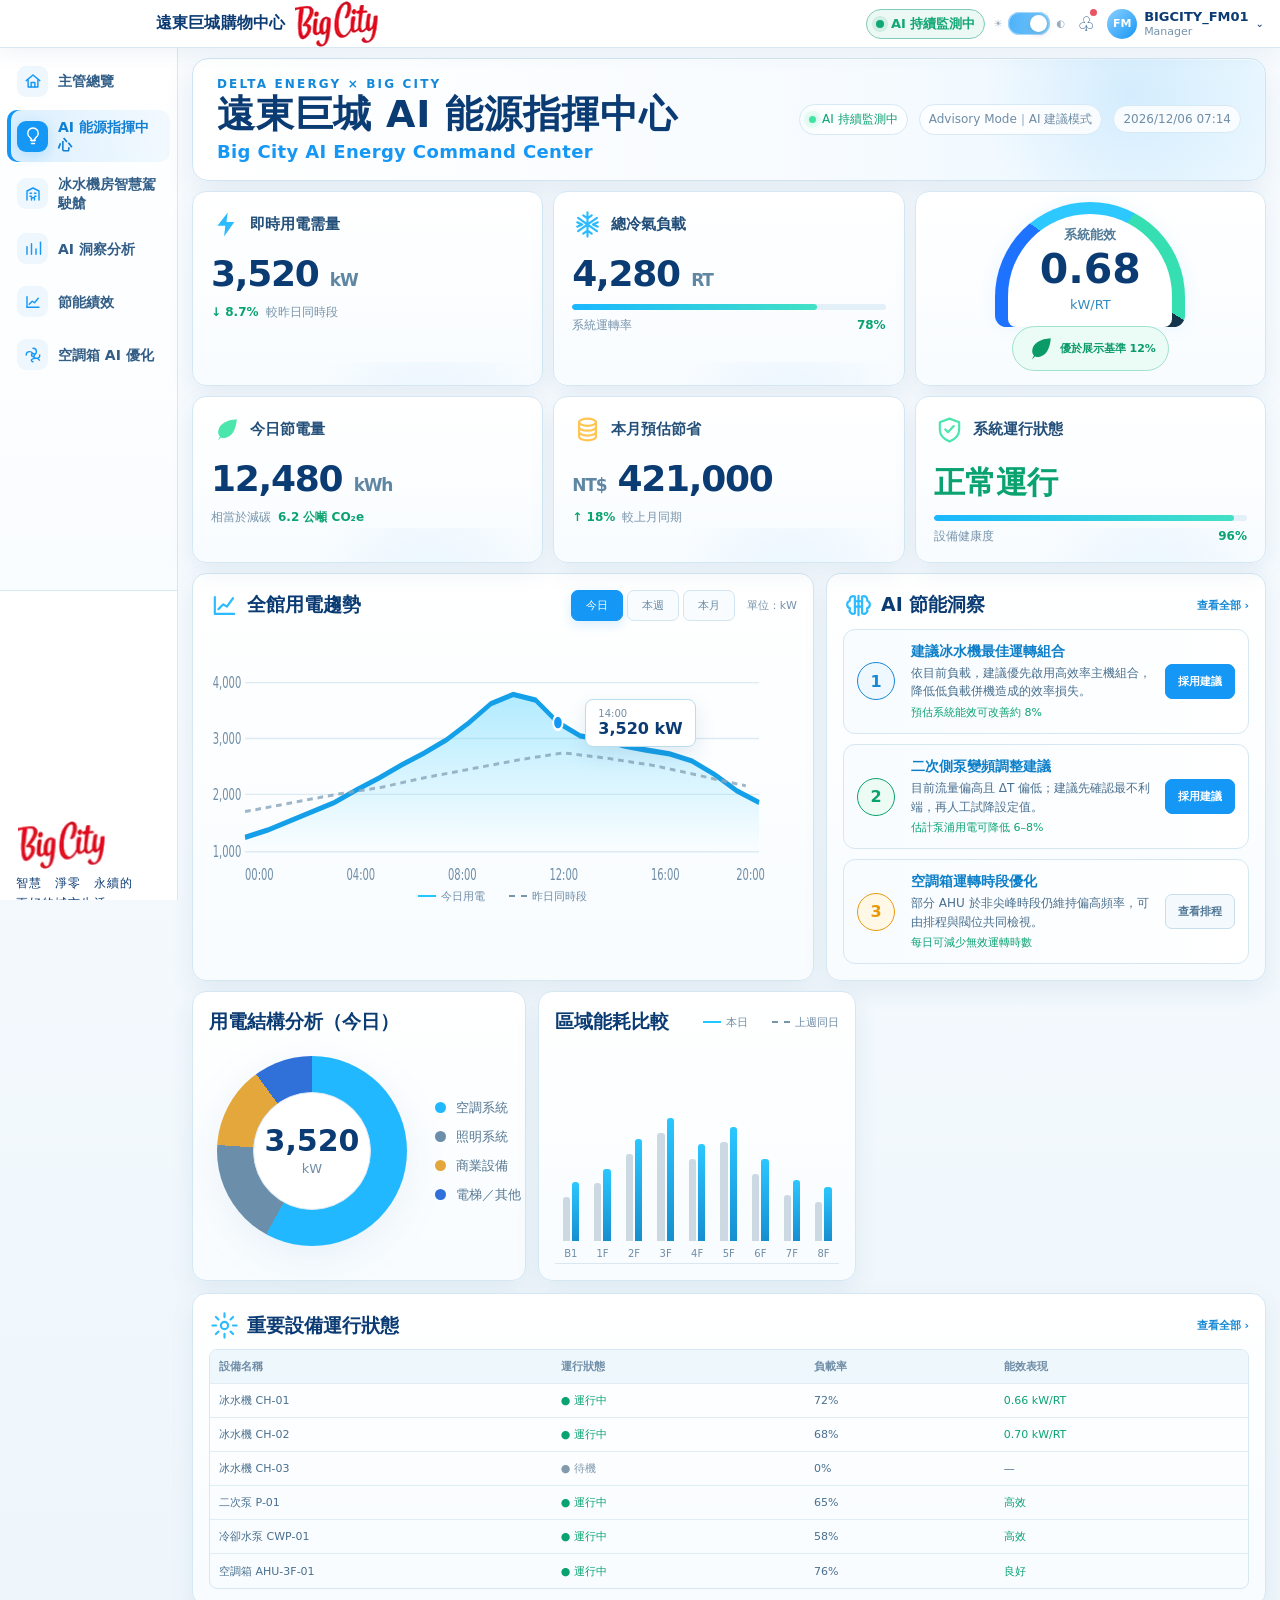
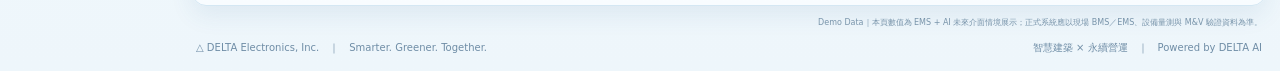
==== commit 2f3e4bf1: "Load V2 product visual calibration" ====
--- a/index.html
+++ b/index.html
@@ -16,6 +16,7 @@
   <link rel="stylesheet" href="command-center-light.css">
   <link rel="stylesheet" href="cockpit-analyst.css">
   <link rel="stylesheet" href="product-calibration.css">
+  <link rel="stylesheet" href="v2-product.css">
 </head>
 <body class="theme-light">
   <div class="shell">
@@ -36,7 +37,7 @@
         <button class="nav-item" data-page="plant"><span class="nav-ico"><svg class="nav-svg" viewBox="0 0 24 24"><path d="M4 20V8l8-4 8 4v12"/><path d="M8 11h2M14 11h2M8 15h2M14 15h2"/><path d="M10 20v-3h4v3"/></svg></span><span>冰水機房智慧駕駛艙</span></button>
         <button class="nav-item" data-page="insights"><span class="nav-ico"><svg class="nav-svg" viewBox="0 0 24 24"><path d="M4 19V9"/><path d="M10 19V5"/><path d="M16 19v-7"/><path d="M22 19V3"/></svg></span><span>AI 洞察分析</span></button>
         <button class="nav-item" data-page="performance"><span class="nav-ico"><svg class="nav-svg" viewBox="0 0 24 24"><path d="M4 19V5"/><path d="M4 19h16"/><path d="m7 15 4-4 3 2 5-6"/></svg></span><span>節能績效</span></button>
-        <button class="nav-item" data-page="ahu-overview"><span class="nav-ico"><svg class="nav-svg" viewBox="0 0 24 24"><circle cx="12" cy="12" r="2"/><path d="M12 3c2.5 0 4.5 2 4.5 4.5 0 1.7-1 3.2-2.4 4"/><path d="M21 12c0 2.5-2 4.5-4.5 4.5-1.7 0-3.2-1-4-2.4"/><path d="M12 21c-2.5 0-4.5-2-4.5-4.5 0-1.7 1-3.2 2.4-4"/><path d="M3 12c0-2.5 2-4.5 4.5-4.5 1.7 0 3.2 1 4 2.4"/></svg></span><span>空調箱 AI 優化</span></button>
+        <button class="nav-item" data-page="ahu-overview"><span class="nav-ico"><svg class="nav-svg" viewBox="0 0 24 24"><circle cx="12" cy="12" r="2"/><path d="M12 3c2.5 0 4.5 2 4.5 4.5 0 1.7-1 3.2-2.4 4"/><path d="M21 12c0 2.5-2 4.5-4.5 4.5-1.7 0-3.2-1-4-2.4"/><path d="M12 21c-2.5 0-4.5-4.5 4.5-4.5 1.7 0 3.2 1 4 2.4"/><path d="M3 12c0-2.5 2-4.5 4.5-4.5 1.7 0 3.2 1 4 2.4"/></svg></span><span>空調箱 AI 優化</span></button>
       </nav>
       <div class="side-visual"><div class="side-photo"></div><div class="side-copy"><span class="bigcity-mark side-bigcity-logo" aria-hidden="true"></span><p>智慧　淨零　永續的<br>更好的城市生活</p><small>For A Smarter<br>Greener Tomorrow</small></div></div>
     </aside>
--- a/v2-product.css
+++ b/v2-product.css
@@ -0,0 +1,129 @@
+/* Big City EMS + AI V2 product visual pass
+   Goals: Siemens-like visual hierarchy, larger graphics, readable type, corrected circular charts,
+   more realistic chiller SVGs, stronger light/dark parity. Loaded last on purpose. */
+
+/* ---------------------------------------------------------------------
+   1) Global readable product scale
+------------------------------------------------------------------------ */
+body.command-mode .workspace,
+body.product-plant .workspace,
+body.product-analyst .workspace{max-width:1820px;padding:10px 14px 14px}
+
+body.command-mode .nav-item,
+body.product-plant .nav-item,
+body.product-analyst .nav-item{font-size:14px;min-height:48px;gap:10px}
+body.command-mode .nav-ico,
+body.product-plant .nav-ico,
+body.product-analyst .nav-ico{width:31px;height:31px}
+
+body.command-mode .footer,
+body.product-plant .footer,
+body.product-analyst .footer{font-size:10px}
+
+/* Shared legacy dashboard typography used by performance/executive pages */
+.card-title{font-size:18px;line-height:1.25}.card-title .spark{font-size:23px}
+.card-sub,.more{font-size:12px}
+.kpi-card{min-height:122px;padding:15px 16px;grid-template-columns:50px 1fr;gap:12px}
+.kpi-icon{width:50px;height:50px;font-size:26px}.kpi-card .label{font-size:14px}.kpi-value{font-size:34px}.kpi-value small{font-size:14px}.change{font-size:12px}
+th,td{font-size:12px;padding:10px 11px}.mini-row b{font-size:12px}.mini-row small{font-size:10px}.rank-dot{width:30px;height:30px;font-size:12px}
+.chart-box{height:260px}.chart-box.small{height:225px}.axis-label{font-size:11px}.chart-line{stroke-width:3.5}
+
+/* ---------------------------------------------------------------------
+   2) Fix ALL circular charts / gauges — center content properly
+------------------------------------------------------------------------ */
+.donut-wrap{gap:30px;align-items:center;justify-content:flex-start;min-height:240px;padding:6px 8px}
+.donut{width:220px;height:220px;flex:0 0 220px;box-shadow:0 10px 24px color-mix(in srgb,var(--blue) 11%,transparent)}
+.donut:after{inset:42px}
+.donut-center{
+  position:absolute!important;inset:0!important;z-index:3!important;
+  display:flex!important;flex-direction:column!important;align-items:center!important;justify-content:center!important;
+  text-align:center!important;line-height:1.18!important;font-size:16px!important;font-weight:900!important;color:var(--ink)!important;
+  padding:48px!important;transform:none!important;
+}
+.legend{gap:12px;font-size:15px;line-height:1.35}.legend span{gap:10px}.legend i{width:14px;height:14px;flex:0 0 14px}
+
+.scorecard{grid-template-columns:140px 1fr;gap:18px}.score-ring{width:128px;height:128px}.score-ring:before{inset:15px}.score-ring b{font-size:34px}.score-meta h3{font-size:18px}.score-meta p{font-size:12px}.grade{font-size:34px}
+
+.exec-ytd-ring{width:108px;height:108px}.exec-ytd-ring:after{inset:18px}.exec-ytd-ring b{font-size:25px!important;margin:0!important;line-height:1!important}
+
+.cc-donut{width:190px!important;height:190px!important;flex:0 0 190px}.cc-donut:before{inset:36px!important}.cc-donut>div{display:flex!important;flex-direction:column!important;align-items:center!important;justify-content:center!important;position:absolute!important;inset:36px!important;z-index:2}.cc-donut strong{font-size:30px!important;line-height:1!important}.cc-donut small{font-size:13px!important;margin-top:5px}.cc-donut-content{gap:28px!important;justify-content:flex-start!important;padding:12px 8px!important}.cc-donut-legend{gap:11px!important;min-width:210px!important}.cc-donut-legend span{font-size:13px!important;grid-template-columns:12px 1fr auto!important;gap:9px!important}.cc-donut-legend i{width:11px!important;height:11px!important}.cc-donut-legend b{font-size:14px!important}
+
+.opp-donut{width:185px!important;height:185px!important}.opp-donut:before{inset:38px!important}.opp-donut b{font-size:25px!important;line-height:1!important;margin:0!important}.opp-donut span{font-size:12px!important;margin-top:5px}.opp-body{gap:24px!important;justify-content:flex-start!important;padding:8px 10px}.opp-body p{font-size:13px!important;margin:10px 0!important;gap:28px!important}.opp-body p b{font-size:14px!important}
+
+.ca-gauge{width:260px!important;height:260px!important;aspect-ratio:1!important}.ca-gauge:before{inset:22px!important}.ca-gauge>div{position:absolute!important;inset:35px!important;display:flex!important;flex-direction:column!important;align-items:center!important;justify-content:center!important}.ca-gauge b{font-size:58px!important;line-height:.98!important;margin:7px 0!important}.ca-gauge small{font-size:14px!important}.ca-gauge span{font-size:16px!important}
+
+/* ---------------------------------------------------------------------
+   3) Command Center — make one big visual per section
+------------------------------------------------------------------------ */
+body.command-mode .cc-titlebar{min-height:105px!important;padding:18px 24px!important;border-radius:16px!important}
+body.command-mode .cc-titlebar h1{font-size:38px!important;line-height:1.05!important}.cc-titlebar p{font-size:18px!important}.cc-eyebrow{font-size:12px!important}.cc-title-meta{font-size:12px!important}
+
+body.command-mode .cc-kpi-row{gap:10px!important}.cc-kpi,.cc-efficiency{min-height:155px!important;border-radius:14px!important}.cc-kpi{padding:17px 18px!important}.cc-kpi-label{font-size:15px!important}.cc-svg-icon{width:31px!important;height:31px!important}.cc-svg-icon svg{width:29px!important;height:29px!important}.cc-kpi-value{font-size:42px!important;margin:15px 0 10px!important}.cc-kpi-value small{font-size:17px!important}.cc-kpi-foot{font-size:12px!important}.cc-status-main{font-size:31px!important}
+.cc-efficiency{padding:10px 12px 14px!important}.cc-gauge{width:190px!important;height:125px!important}.cc-gauge:before{inset:12px 13px 0!important}.cc-gauge-core strong{font-size:41px!important}.cc-gauge-core span,.cc-gauge-core small{font-size:13px!important}.cc-benchmark{font-size:11px!important;padding:6px 12px!important}
+
+body.command-mode .cc-main-grid{grid-template-columns:minmax(0,1.55fr) minmax(440px,.85fr)!important;gap:12px!important}
+body.command-mode .cc-bottom-grid{grid-template-columns:1.05fr 1fr 1.25fr!important;gap:12px!important}.cc-panel{padding:16px!important;border-radius:14px!important}.cc-panel-title{font-size:19px!important}.cc-panel-head>span,.cc-more{font-size:11px!important}.cc-tabs button{font-size:11px!important;padding:7px 14px!important}
+.cc-chart-wrap{height:300px!important}.cc-chart-line{stroke-width:3.7!important}.cc-chart-compare{stroke-width:2.1!important}.cc-chart-labels text{font-size:10.5px!important}.cc-tooltip{padding:8px 12px!important}.cc-tooltip small{font-size:10px!important}.cc-tooltip b{font-size:16px!important}.cc-legend{font-size:11px!important;gap:24px!important}
+.cc-ai-list{gap:10px!important}.cc-ai-item{grid-template-columns:42px 1fr auto!important;gap:12px!important;padding:13px!important;border-radius:12px!important}.cc-rank{width:38px!important;height:38px!important;font-size:16px!important}.cc-ai-item b{font-size:14px!important}.cc-ai-item p{font-size:12px!important;line-height:1.55!important}.cc-ai-item small{font-size:11px!important}.cc-action{font-size:11px!important;padding:9px 12px!important}
+.cc-bars{height:220px!important}.cc-bar-group span{font-size:10px!important}.cc-tr{min-height:34px!important}.cc-tr span{font-size:11px!important;padding:7px 9px!important}
+
+/* ---------------------------------------------------------------------
+   4) Chiller cockpit — match approved concept with large equipment
+------------------------------------------------------------------------ */
+.ca-page{gap:12px!important}.ca-hero{min-height:112px!important;padding:17px 22px!important;border-radius:15px!important;background-size:auto,650px 100%!important}.ca-hero h1{font-size:39px!important}.ca-hero p{font-size:15px!important}.ca-hero span{font-size:11px!important}.ca-mode-note{font-size:11px!important;padding:8px 12px!important}
+
+.ca-kpis{gap:10px!important}.ca-kpi{min-height:142px!important;padding:16px 17px!important;border-radius:14px!important}.ca-kpi-label{font-size:15px!important}.ca-kpi-label>span{font-size:32px!important}.ca-kpi>b{font-size:38px!important;margin:9px 0 7px!important}.ca-kpi>small{font-size:12px!important;line-height:1.35!important}.ca-card{padding:15px!important;border-radius:14px!important}.ca-card-title{font-size:19px!important}.ca-card-title small{font-size:11px!important}.ai-badge{font-size:12px!important;padding:7px 11px!important}
+
+.plant-top{grid-template-columns:.83fr 1.67fr!important;gap:12px!important}.plant-mid{grid-template-columns:1.42fr .95fr!important;gap:12px!important}.plant-bottom{grid-template-columns:1.9fr .8fr!important;gap:12px!important}.plant-eff-body{grid-template-columns:1.18fr .82fr!important;gap:16px!important;margin-top:12px!important}.plant-metrics{gap:8px!important}.plant-metrics>div{padding:10px 12px!important}.plant-metrics span{font-size:11px!important}.plant-metrics b{font-size:23px!important}
+
+.chiller-row{gap:8px!important;margin-top:12px!important}.chiller{min-height:255px!important;padding:10px 8px 12px!important;border-radius:12px!important}.ca-machine{width:165px!important;height:92px!important;overflow:visible!important;stroke-linecap:round;stroke-linejoin:round}.chiller>b{font-size:16px!important;margin-top:4px!important}.chiller>small{font-size:12px!important}.dot{width:11px!important;height:11px!important;margin:7px!important}.load{height:8px!important;margin:9px 0 6px!important}.chiller strong{font-size:18px!important}.chiller em{font-size:11px!important;margin-top:4px!important}
+
+/* realistic chiller SVG styling */
+.ca-machine .ch-shadow{fill:rgba(0,0,0,.14);stroke:none}.ca-machine .ch-base,.ca-machine .ch-foot{fill:color-mix(in srgb,var(--muted) 36%,var(--surface3));stroke:color-mix(in srgb,var(--muted) 85%,var(--line));stroke-width:1.2}.ca-machine .ch-vessel{fill:color-mix(in srgb,var(--blue) 12%,var(--surface3));stroke:color-mix(in srgb,var(--muted) 78%,var(--line));stroke-width:1.35}.ca-machine .ch-vessel-high{fill:color-mix(in srgb,var(--blue) 17%,var(--surface3))}.ca-machine .ch-compressor,.ca-machine .ch-motor{fill:color-mix(in srgb,var(--blue) 22%,var(--surface3));stroke:color-mix(in srgb,var(--muted) 90%,var(--line));stroke-width:1.25}.ca-machine .ch-panel{fill:color-mix(in srgb,var(--ink) 7%,var(--surface2));stroke:color-mix(in srgb,var(--muted) 90%,var(--line));stroke-width:1.15}.ca-machine .ch-pipes,.ca-machine .ch-bolts{fill:color-mix(in srgb,var(--surface) 85%,transparent);stroke:color-mix(in srgb,var(--muted) 86%,var(--line));stroke-width:1.25}
+.chiller.on .ca-machine .ch-vessel{fill:color-mix(in srgb,var(--cyan) 32%,var(--surface3));stroke:var(--cyan)}.chiller.on .ca-machine .ch-vessel-high,.chiller.on .ca-machine .ch-compressor,.chiller.on .ca-machine .ch-motor{fill:color-mix(in srgb,var(--cyan) 42%,var(--surface3));stroke:color-mix(in srgb,var(--cyan) 86%,white)}.chiller.on .ca-machine .ch-panel{stroke:var(--green)}.chiller.fault .ca-machine{filter:drop-shadow(0 6px 12px color-mix(in srgb,var(--red) 20%,transparent))}.chiller.fault .ca-machine .ch-vessel,.chiller.fault .ca-machine .ch-compressor{stroke:var(--red)}
+
+/* Flow diagram is intentionally oversized */
+.flow-wrap{min-height:195px!important;padding:12px 14px 4px!important;margin-top:10px!important;gap:0!important}.flow-wrap>div{min-width:130px!important}.flow-wrap b{font-size:13px!important;margin-top:5px!important}.ca-flow-icon{width:92px!important;height:92px!important;stroke-width:1.9!important}.flow-wrap .ca-machine{width:180px!important;height:92px!important}.pipe{min-width:48px!important;height:4px!important}.pipe:after{width:10px!important;height:10px!important;border-width:3px 3px 0 0!important}.eq-real .eq-fill{fill:color-mix(in srgb,var(--blue) 10%,var(--surface3))}
+
+.trend-svg{height:260px!important}.trend-svg.big{height:300px!important}.trend-svg polyline{stroke-width:3.4!important}.mini-tabs>*{font-size:11px!important;padding:6px 11px!important}
+.recommend-list{margin-top:10px!important}.rec{grid-template-columns:36px 175px 1fr 1.1fr 84px!important;gap:10px!important;padding:11px 3px!important;min-height:56px!important}.rec>span{width:32px!important;height:32px!important;font-size:13px!important}.rec b{font-size:13px!important}.rec p,.rec em{font-size:11px!important;line-height:1.45!important}.rec strong{font-size:10px!important;padding:6px 9px!important}.alert-list{gap:8px!important}.alert{padding:11px!important;font-size:11px!important}.alert b{font-size:10px!important}
+
+/* ---------------------------------------------------------------------
+   5) AI Analyst — bigger insight chain and charts
+------------------------------------------------------------------------ */
+.analyst-kpis{grid-template-columns:repeat(5,minmax(170px,1fr))!important}.analyst-main{grid-template-columns:1.67fr .72fr!important;gap:12px!important}.analyst-mid{grid-template-columns:1.5fr .72fr!important;gap:12px!important}.analyst-bottom{grid-template-columns:1fr 1fr .92fr!important;gap:12px!important}.issue-sub{font-size:13px!important;line-height:1.5!important;margin:9px 0 13px!important}.risk-chip{font-size:11px!important;padding:7px 10px!important}.reason-chain{gap:8px!important}.reason{min-height:165px!important;padding:13px!important;border-radius:11px!important}.reason b{font-size:15px!important}.reason p{font-size:12px!important;line-height:1.55!important;margin-top:10px!important}.arrow{font-size:22px!important}.timeline-list{margin-top:10px!important}.timeline-list>div{grid-template-columns:52px 15px 1fr!important;min-height:58px!important}.timeline-list time{font-size:12px!important}.t-dot{width:11px!important;height:11px!important}.timeline-list p{font-size:12px!important;line-height:1.45!important}.rank-list>div{grid-template-columns:34px 1fr auto!important;padding:10px 0!important}.rank-list span{width:31px!important;height:31px!important;font-size:12px!important}.rank-list b,.rank-list strong{font-size:12px!important}.copilot{gap:9px!important}.copilot button,.answer,.copilot input{font-size:11px!important;padding:10px!important}.answer{line-height:1.55!important}
+
+/* ---------------------------------------------------------------------
+   6) Executive page — readable circles and stronger typography
+------------------------------------------------------------------------ */
+.exec-summary-strip{font-size:18px!important;padding:13px 16px!important}.exec-kpi{min-height:165px!important;padding:15px 17px!important}.exec-kpi-icon{width:50px!important;height:50px!important;font-size:25px!important}.exec-kpi-title{font-size:16px!important}.exec-kpi-status{font-size:11px!important}.exec-kpi-value{font-size:42px!important}.exec-kpi-value small{font-size:16px!important}.exec-kpi-meta{font-size:12px!important}.exec-kpi-good{font-size:13px!important}.exec-card-title{font-size:18px!important}.exec-site h3{font-size:14px!important}.exec-site-value{font-size:29px!important}.exec-site-target,.exec-site-note{font-size:11px!important}.exec-ytd-item span{font-size:11px!important}.exec-ytd-item b{font-size:27px!important}.exec-ytd-item small{font-size:10px!important}.exec-list-row b{font-size:12px!important}.exec-list-row small{font-size:10px!important}.exec-benefit{font-size:14px!important}.exec-roi-item b{font-size:21px!important}.exec-decision b{font-size:11px!important}.exec-decision small{font-size:9px!important}
+
+/* ---------------------------------------------------------------------
+   7) Theme polish
+------------------------------------------------------------------------ */
+body.theme-light .donut,
+body.theme-light .cc-donut,
+body.theme-light .opp-donut,
+body.theme-light .ca-gauge,
+body.theme-light .score-ring,
+body.theme-light .exec-ytd-ring{filter:drop-shadow(0 10px 20px rgba(30,105,160,.08))}
+body.theme-dark .donut,
+body.theme-dark .cc-donut,
+body.theme-dark .opp-donut,
+body.theme-dark .ca-gauge,
+body.theme-dark .score-ring,
+body.theme-dark .exec-ytd-ring{filter:drop-shadow(0 10px 24px rgba(0,0,0,.24))}
+
+/* ---------------------------------------------------------------------
+   8) Responsive fallbacks
+------------------------------------------------------------------------ */
+@media(max-width:1500px){
+  .ca-machine{width:135px!important;height:80px!important}.chiller{min-height:230px!important}.flow-wrap>div{min-width:110px!important}.flow-wrap .ca-machine{width:150px!important}.ca-flow-icon{width:80px!important;height:80px!important}
+  .cc-kpi-value{font-size:36px!important}.cc-chart-wrap{height:260px!important}
+}
+@media(max-width:1180px){
+  .plant-top,.plant-mid,.plant-bottom,.analyst-main,.analyst-mid,.analyst-bottom{grid-template-columns:1fr!important}.chiller-row{grid-template-columns:repeat(3,1fr)!important}.ca-machine{width:170px!important}.donut-wrap{flex-wrap:wrap}.flow-wrap{overflow:auto!important;justify-content:flex-start!important}
+}
+@media(max-width:760px){
+  .card-title,.ca-card-title,.cc-panel-title,.exec-card-title{font-size:16px!important}.ca-hero h1,.cc-titlebar h1{font-size:28px!important}.ca-kpi>b,.cc-kpi-value{font-size:30px!important}.donut{width:180px;height:180px;flex-basis:180px}.donut:after{inset:36px}.legend{font-size:13px}.ca-gauge{width:210px!important;height:210px!important}.ca-gauge b{font-size:46px!important}.chiller-row{grid-template-columns:repeat(2,1fr)!important}.rec{grid-template-columns:34px 1fr auto!important}.rec p,.rec em{grid-column:2/-1}.reason-chain{grid-template-columns:1fr!important}.reason-chain .arrow{transform:rotate(90deg)}
+}
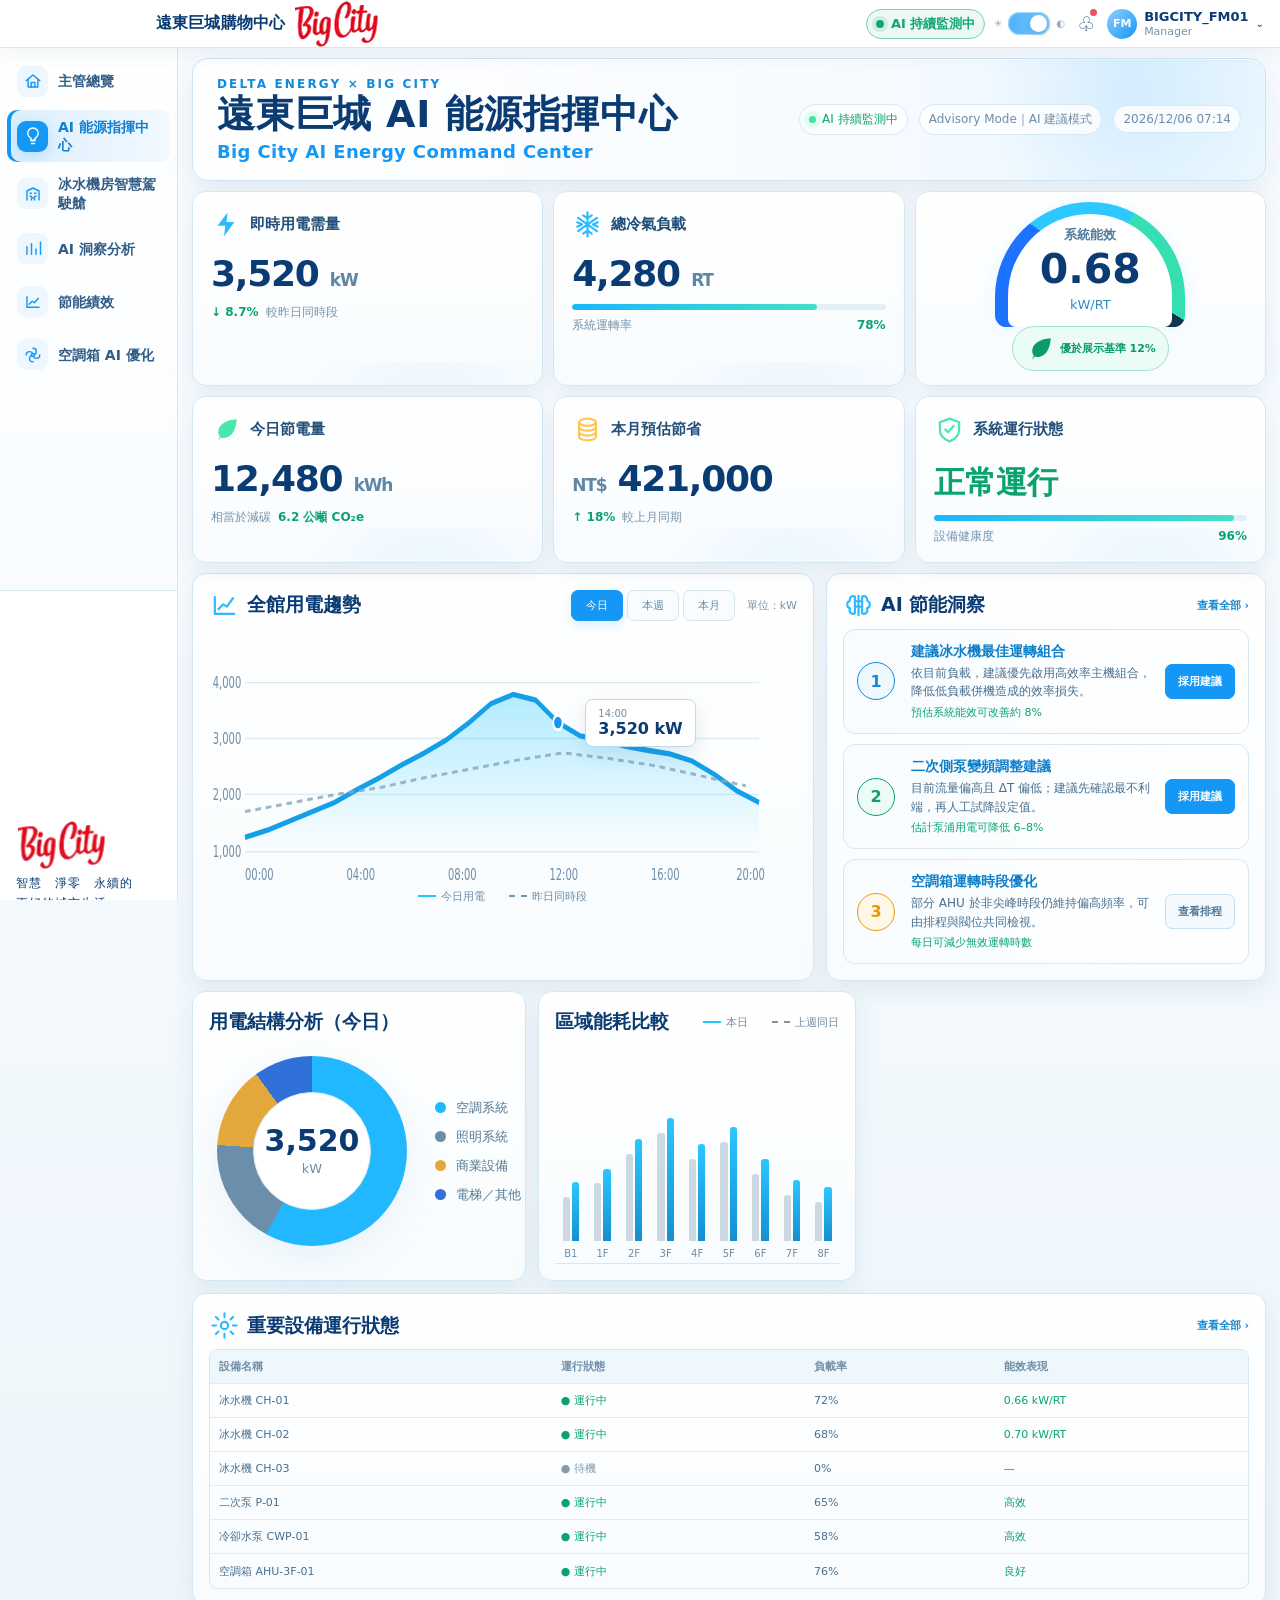
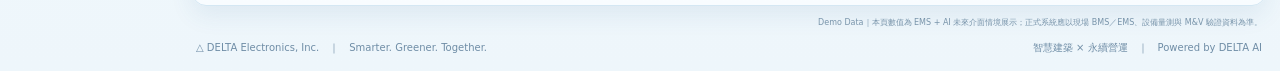
==== commit 2258cf07: "Fix navigation SVG path in V2 shell" ====
--- a/index.html
+++ b/index.html
@@ -37,7 +37,7 @@
         <button class="nav-item" data-page="plant"><span class="nav-ico"><svg class="nav-svg" viewBox="0 0 24 24"><path d="M4 20V8l8-4 8 4v12"/><path d="M8 11h2M14 11h2M8 15h2M14 15h2"/><path d="M10 20v-3h4v3"/></svg></span><span>冰水機房智慧駕駛艙</span></button>
         <button class="nav-item" data-page="insights"><span class="nav-ico"><svg class="nav-svg" viewBox="0 0 24 24"><path d="M4 19V9"/><path d="M10 19V5"/><path d="M16 19v-7"/><path d="M22 19V3"/></svg></span><span>AI 洞察分析</span></button>
         <button class="nav-item" data-page="performance"><span class="nav-ico"><svg class="nav-svg" viewBox="0 0 24 24"><path d="M4 19V5"/><path d="M4 19h16"/><path d="m7 15 4-4 3 2 5-6"/></svg></span><span>節能績效</span></button>
-        <button class="nav-item" data-page="ahu-overview"><span class="nav-ico"><svg class="nav-svg" viewBox="0 0 24 24"><circle cx="12" cy="12" r="2"/><path d="M12 3c2.5 0 4.5 2 4.5 4.5 0 1.7-1 3.2-2.4 4"/><path d="M21 12c0 2.5-2 4.5-4.5 4.5-1.7 0-3.2-1-4-2.4"/><path d="M12 21c-2.5 0-4.5-4.5 4.5-4.5 1.7 0 3.2 1 4 2.4"/><path d="M3 12c0-2.5 2-4.5 4.5-4.5 1.7 0 3.2 1 4 2.4"/></svg></span><span>空調箱 AI 優化</span></button>
+        <button class="nav-item" data-page="ahu-overview"><span class="nav-ico"><svg class="nav-svg" viewBox="0 0 24 24"><circle cx="12" cy="12" r="2"/><path d="M12 3c2.5 0 4.5 2 4.5 4.5 0 1.7-1 3.2-2.4 4"/><path d="M21 12c0 2.5-2 4.5-4.5 4.5-1.7 0-3.2-1-4-2.4"/><path d="M12 21c-2.5 0-4.5-2-4.5-4.5 0-1.7 1-3.2 2.4-4"/><path d="M3 12c0-2.5 2-4.5 4.5-4.5 1.7 0 3.2 1 4 2.4"/></svg></span><span>空調箱 AI 優化</span></button>
       </nav>
       <div class="side-visual"><div class="side-photo"></div><div class="side-copy"><span class="bigcity-mark side-bigcity-logo" aria-hidden="true"></span><p>智慧　淨零　永續的<br>更好的城市生活</p><small>For A Smarter<br>Greener Tomorrow</small></div></div>
     </aside>
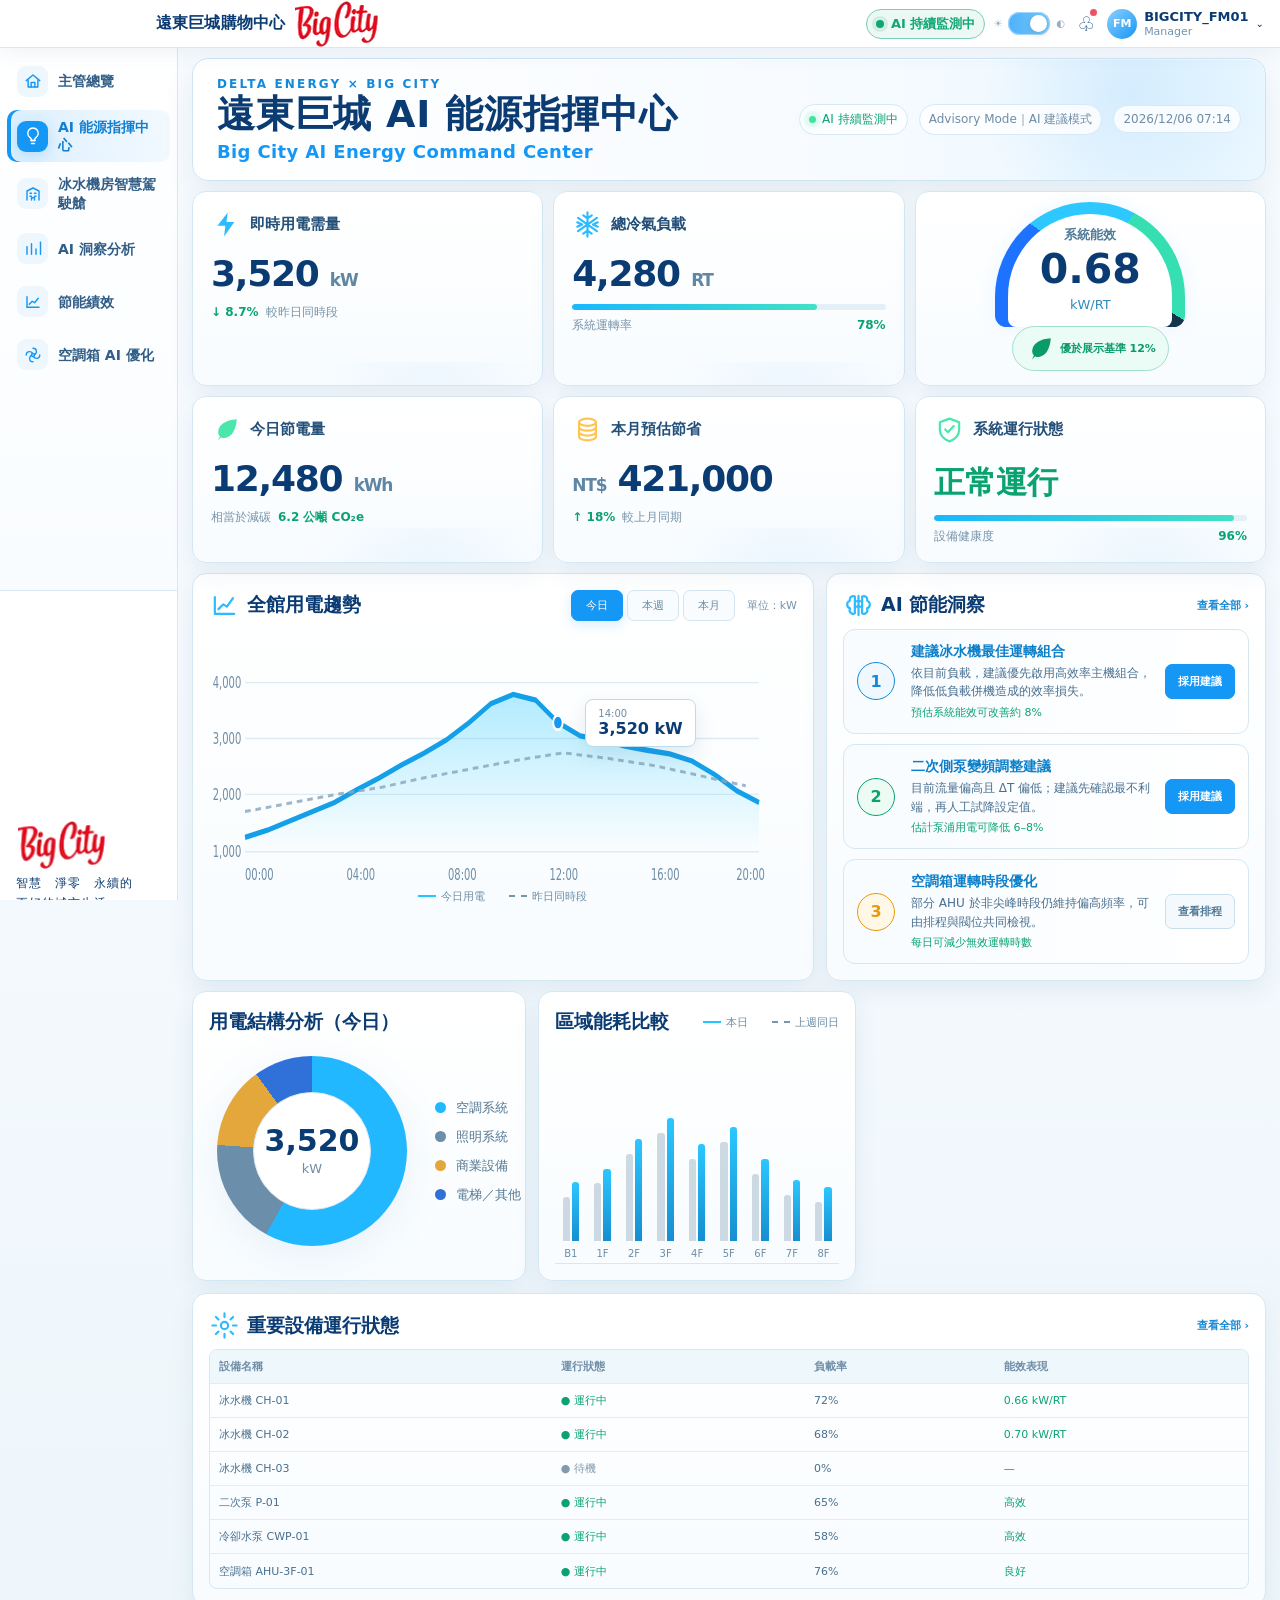
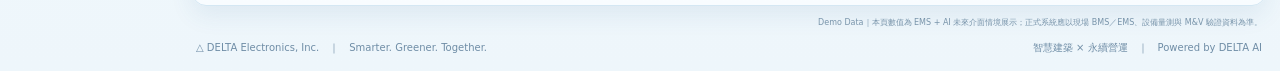
==== commit 7d6054c9: "Load V3 high-fidelity chiller cockpit styling" ====
--- a/index.html
+++ b/index.html
@@ -17,6 +17,7 @@
   <link rel="stylesheet" href="cockpit-analyst.css">
   <link rel="stylesheet" href="product-calibration.css">
   <link rel="stylesheet" href="v2-product.css">
+  <link rel="stylesheet" href="v3-cockpit.css">
 </head>
 <body class="theme-light">
   <div class="shell">
--- a/v3-cockpit.css
+++ b/v3-cockpit.css
@@ -0,0 +1,102 @@
+/* V3 Chiller Cockpit — calibrated to approved light-mode product mockup */
+body.product-plant{--v3-shadow:0 12px 30px rgba(61,117,158,.11);--v3-soft:#edf7fd;--v3-deep:#0b3f78;--v3-blue:#1597f5;--v3-cyan:#17bfd7;--v3-green:#10af7e;--v3-red:#ef6570}
+body.theme-dark.product-plant{--v3-shadow:0 14px 34px rgba(0,0,0,.28);--v3-soft:#0b2940;--v3-deep:#effaff;--v3-blue:#29b6ff;--v3-cyan:#20d3df;--v3-green:#45dfa8;--v3-red:#ff7580}
+
+/* Page canvas and card system */
+body.product-plant .workspace{background:linear-gradient(180deg,color-mix(in srgb,var(--blue) 3%,var(--bg)),var(--bg));padding:10px 14px 16px}
+body.product-plant .ca-page{gap:14px}
+body.product-plant .ca-card,body.product-plant .ca-kpi,body.product-plant .ca-hero{border-color:color-mix(in srgb,var(--blue) 16%,var(--line));box-shadow:var(--v3-shadow)}
+body.product-plant .ca-card{background:linear-gradient(180deg,color-mix(in srgb,var(--surface) 98%,#fff),color-mix(in srgb,var(--surface2) 90%,#fff));overflow:hidden}
+body.theme-dark.product-plant .ca-card{background:linear-gradient(180deg,#0b2943,#081d31)}
+
+/* Stronger title hierarchy */
+body.product-plant .ca-card-title{display:flex;align-items:center;gap:10px;font-size:23px!important;font-weight:900;letter-spacing:-.01em;color:var(--v3-deep)}
+body.product-plant .ca-card-title small{font-size:13px!important;font-weight:700;color:var(--muted);letter-spacing:.01em}
+.v3-title-icon{width:28px;height:28px;border-radius:8px;display:inline-grid;place-items:center;background:linear-gradient(135deg,#27b8ff,#128be6);color:#fff;font-size:16px;box-shadow:0 5px 12px rgba(21,151,245,.20);flex:0 0 auto}
+
+/* Top composition */
+body.product-plant .plant-top{grid-template-columns:.92fr 1.58fr!important;gap:14px!important}
+body.product-plant .plant-mid{grid-template-columns:1.35fr 1fr!important;gap:14px!important}
+body.product-plant .plant-bottom{gap:14px!important}
+body.product-plant .plant-eff,body.product-plant .chillers{min-height:505px}
+body.product-plant .plant-mid>.ca-card{min-height:390px}
+
+/* Efficiency gauge */
+body.product-plant .plant-eff{padding:18px!important}
+body.product-plant .plant-eff-body{grid-template-columns:minmax(280px,1.15fr) minmax(150px,.78fr)!important;gap:18px!important;align-items:center!important;margin-top:14px!important}
+body.product-plant .ca-gauge{width:320px!important;height:320px!important;max-width:100%;background:conic-gradient(from -90deg,#198ff0 0 31%,#17bdd3 31% 62%,#13ac78 62% 74%,#e8f3f9 74% 100%)!important;box-shadow:0 18px 38px rgba(21,151,245,.13),0 0 0 14px color-mix(in srgb,var(--blue) 3%,transparent)!important}
+body.theme-dark.product-plant .ca-gauge{background:conic-gradient(from -90deg,#219fff 0 31%,#22d0db 31% 62%,#3bd49d 62% 74%,#15354d 74% 100%)!important}
+body.product-plant .ca-gauge:before{inset:27px!important;background:var(--surface)!important;box-shadow:inset 0 0 0 1px color-mix(in srgb,var(--blue) 9%,transparent)}
+body.product-plant .ca-gauge>div{inset:52px!important}
+body.product-plant .ca-gauge small{font-size:15px!important;font-weight:800;color:var(--muted)}
+body.product-plant .ca-gauge b{font-size:76px!important;line-height:.95!important;color:var(--v3-deep);letter-spacing:-.05em;margin:13px 0 10px!important}
+body.product-plant .ca-gauge span{font-size:23px!important;font-weight:700;color:var(--muted)}
+
+/* Metric tiles with icon */
+body.product-plant .plant-metrics{gap:10px!important}
+body.product-plant .plant-metrics>div{position:relative;min-height:76px;padding:10px 12px 10px 56px!important;border-radius:12px!important;border:1px solid color-mix(in srgb,var(--blue) 20%,var(--line));background:linear-gradient(180deg,color-mix(in srgb,var(--surface) 98%,#fff),color-mix(in srgb,var(--blue) 4%,var(--surface)))}
+body.theme-dark.product-plant .plant-metrics>div{background:linear-gradient(180deg,#0e2e49,#0a2439)}
+.v3-metric-icon{position:absolute;left:12px;top:50%;transform:translateY(-50%);width:32px;height:32px;border-radius:50%;display:grid;place-items:center;background:linear-gradient(135deg,#2bbcff,#147ddf);color:#fff;font-size:17px;box-shadow:0 5px 12px rgba(21,151,245,.16)}
+body.product-plant .plant-metrics>div:nth-child(4) .v3-metric-icon{background:linear-gradient(135deg,#21cfbd,#0fa47f)}
+body.product-plant .plant-metrics>div:nth-child(5) .v3-metric-icon{background:linear-gradient(135deg,#37b7ff,#168adb)}
+body.product-plant .plant-metrics span:not(.v3-metric-icon){font-size:12px!important;font-weight:750}
+body.product-plant .plant-metrics b{font-size:26px!important;color:var(--v3-deep)}
+
+/* Chiller group */
+body.product-plant .chillers{padding:18px!important}
+body.product-plant .chillers .ca-card-head{align-items:center;margin-bottom:14px}
+body.product-plant .ai-badge{display:flex;align-items:center;gap:8px;font-size:13px!important;padding:7px 13px!important;border:1px solid color-mix(in srgb,var(--cyan) 55%,var(--line));background:color-mix(in srgb,var(--cyan) 6%,var(--surface));color:#0e94b4;border-radius:999px}
+.v3-ai-chip{display:grid;place-items:center;width:29px;height:29px;border-radius:8px;background:linear-gradient(135deg,#25cddd,#0da681);color:#fff;font-weight:900;box-shadow:0 4px 10px rgba(20,190,185,.18)}
+body.product-plant .chiller-row{gap:10px!important;margin-top:4px!important;grid-template-columns:repeat(6,minmax(0,1fr))!important}
+body.product-plant .chiller{min-height:326px!important;padding:13px 10px 14px!important;border-radius:14px!important;border:1px solid color-mix(in srgb,var(--blue) 18%,var(--line));background:linear-gradient(180deg,#fbfdff,#f5faff);box-shadow:inset 0 1px 0 rgba(255,255,255,.9),0 7px 18px rgba(45,99,138,.06)}
+body.theme-dark.product-plant .chiller{background:linear-gradient(180deg,#0d2d47,#092238)}
+body.product-plant .chiller.on{border-color:color-mix(in srgb,var(--green) 70%,var(--line));background:linear-gradient(180deg,color-mix(in srgb,var(--green) 6%,#fff),color-mix(in srgb,var(--cyan) 8%,#f6fbff));box-shadow:0 10px 24px color-mix(in srgb,var(--green) 8%,transparent),inset 0 0 30px color-mix(in srgb,var(--green) 5%,transparent)}
+body.theme-dark.product-plant .chiller.on{background:linear-gradient(180deg,rgba(31,188,156,.12),#0a2438)}
+body.product-plant .chiller.fault{border-color:color-mix(in srgb,var(--red) 65%,var(--line));background:linear-gradient(180deg,#fff8f8,#fffafa)}
+body.theme-dark.product-plant .chiller.fault{background:linear-gradient(180deg,rgba(255,103,116,.10),#0b2336)}
+body.product-plant .ca-machine{width:100%!important;max-width:195px!important;height:118px!important;color:#6f9fbe!important;stroke:#688fab!important;stroke-width:1.15!important}
+body.product-plant .chiller.on .ca-machine{color:#14c2bd!important;stroke:#0cae9a!important}
+body.product-plant .chiller.fault .ca-machine{color:#ee7078!important;stroke:#e65e69!important}
+body.product-plant .ca-machine .ch-shadow{fill:rgba(30,74,103,.12)!important}
+body.product-plant .ca-machine .ch-base,body.product-plant .ca-machine .ch-foot{fill:color-mix(in srgb,currentColor 22%,#d7e5ee)!important;stroke:currentColor!important}
+body.product-plant .ca-machine .ch-vessel,body.product-plant .ca-machine .ch-compressor,body.product-plant .ca-machine .ch-motor{stroke:currentColor!important}
+body.product-plant .ca-machine .ch-panel{stroke:currentColor!important}
+body.product-plant .ca-machine .ch-screen{fill:color-mix(in srgb,var(--green) 20%,white)!important;stroke:var(--green)!important}
+body.product-plant .chiller>b{font-size:20px!important;margin-top:5px!important;color:var(--v3-deep)}
+body.product-plant .chiller>small{font-size:14px!important}.dot{width:12px!important;height:12px!important;margin:8px!important}
+body.product-plant .load{height:9px!important;margin:12px 0 8px!important;background:#e5f0f6}
+body.theme-dark.product-plant .load{background:#173c57}
+body.product-plant .load i{background:linear-gradient(90deg,#1a97f2,#15b997)!important}
+body.product-plant .chiller strong{font-size:22px!important;color:var(--v3-deep)}
+body.product-plant .chiller em{font-size:13px!important;color:var(--muted)}
+
+/* Flow diagram */
+body.product-plant .plant-mid>.ca-card:first-child{padding:18px 20px!important}
+body.product-plant .flow-wrap{min-height:275px!important;margin-top:20px!important;padding:15px 10px!important;align-items:center!important;justify-content:space-around!important}
+body.product-plant .flow-wrap>div{min-width:135px!important;gap:8px!important}
+body.product-plant .flow-wrap b{font-size:15px!important;color:var(--v3-deep);font-weight:850;white-space:nowrap}
+body.product-plant .ca-flow-icon{width:112px!important;height:112px!important;color:#1e8ff0!important;stroke:#147ed5!important;stroke-width:1.7!important}
+body.product-plant .flow-wrap .ca-machine{width:210px!important;height:118px!important}
+body.product-plant .eq-real .eq-fill{stroke:currentColor!important}.eq-real .eq-shadow{fill:rgba(23,84,126,.10);stroke:none!important}.eq-real .eq-motor{fill:color-mix(in srgb,currentColor 24%,white);stroke:currentColor!important}
+body.product-plant .pipe{min-width:50px!important;max-width:82px;height:5px!important;border-radius:999px;box-shadow:0 2px 8px color-mix(in srgb,currentColor 18%,transparent)}
+body.product-plant .pipe:after{width:12px!important;height:12px!important;border-width:4px 4px 0 0!important;right:-1px!important}
+body.product-plant .pipe.green{color:#32b984!important}.pipe.blue{color:#268ff0!important}
+
+/* Trend panel */
+body.product-plant .plant-mid>.ca-card:last-child{padding:18px 20px!important}
+body.product-plant .mini-tabs{gap:7px!important}.mini-tabs>*{font-size:13px!important;padding:8px 14px!important;border-radius:8px!important}.mini-tabs b{background:linear-gradient(180deg,#1fa7ff,#148ae0)!important;box-shadow:0 6px 12px rgba(21,151,245,.18)}
+body.product-plant .trend-svg{height:286px!important;margin-top:12px!important;overflow:visible}
+body.product-plant .trend-svg .grid line{stroke:color-mix(in srgb,var(--blue) 15%,var(--line))!important;stroke-dasharray:4 4}
+body.product-plant .trend-svg .l1{stroke:#18bbc8!important;stroke-width:4!important}.trend-svg .l2{stroke:#1a91ed!important;stroke-width:4!important}.trend-svg .focus{stroke:#f0a928!important;stroke-width:2!important;stroke-dasharray:6 6!important}.trend-svg circle{r:6;fill:#fff!important;stroke:#1a91ed!important;stroke-width:4!important}
+.v3-axis-labels text{font-size:11px;fill:var(--muted);font-weight:700}
+
+/* Bring recommendation text up to presentation readability */
+body.product-plant .rec b{font-size:14px!important}.rec p,.rec em{font-size:12px!important}.rec strong{font-size:11px!important}.alert{font-size:12px!important}.alert b{font-size:11px!important}
+
+/* dark parity */
+body.theme-dark.product-plant .plant-metrics>div,body.theme-dark.product-plant .chiller{border-color:#214f6d}
+body.theme-dark.product-plant .ca-gauge:before{background:#09233a!important}.theme-dark.product-plant .v3-title-icon{box-shadow:0 5px 12px rgba(20,170,255,.16)}
+
+@media(max-width:1500px){body.product-plant .ca-gauge{width:280px!important;height:280px!important}.body.product-plant .chiller{min-height:300px!important}body.product-plant .ca-machine{max-width:165px!important}.flow-wrap>div{min-width:112px!important}.ca-flow-icon{width:94px!important;height:94px!important}}
+@media(max-width:1180px){body.product-plant .plant-top,body.product-plant .plant-mid{grid-template-columns:1fr!important}body.product-plant .chiller-row{grid-template-columns:repeat(3,1fr)!important}.plant-eff-body{grid-template-columns:1fr 1fr!important}.flow-wrap{overflow:auto;justify-content:flex-start!important}}
+@media(max-width:760px){body.product-plant .plant-eff-body{grid-template-columns:1fr!important}.ca-gauge{width:250px!important;height:250px!important}.chiller-row{grid-template-columns:repeat(2,1fr)!important}.flow-wrap{min-height:210px!important}.ca-card-title{font-size:19px!important}.v3-title-icon{width:24px;height:24px}.plant-metrics>div{padding-left:50px!important}}
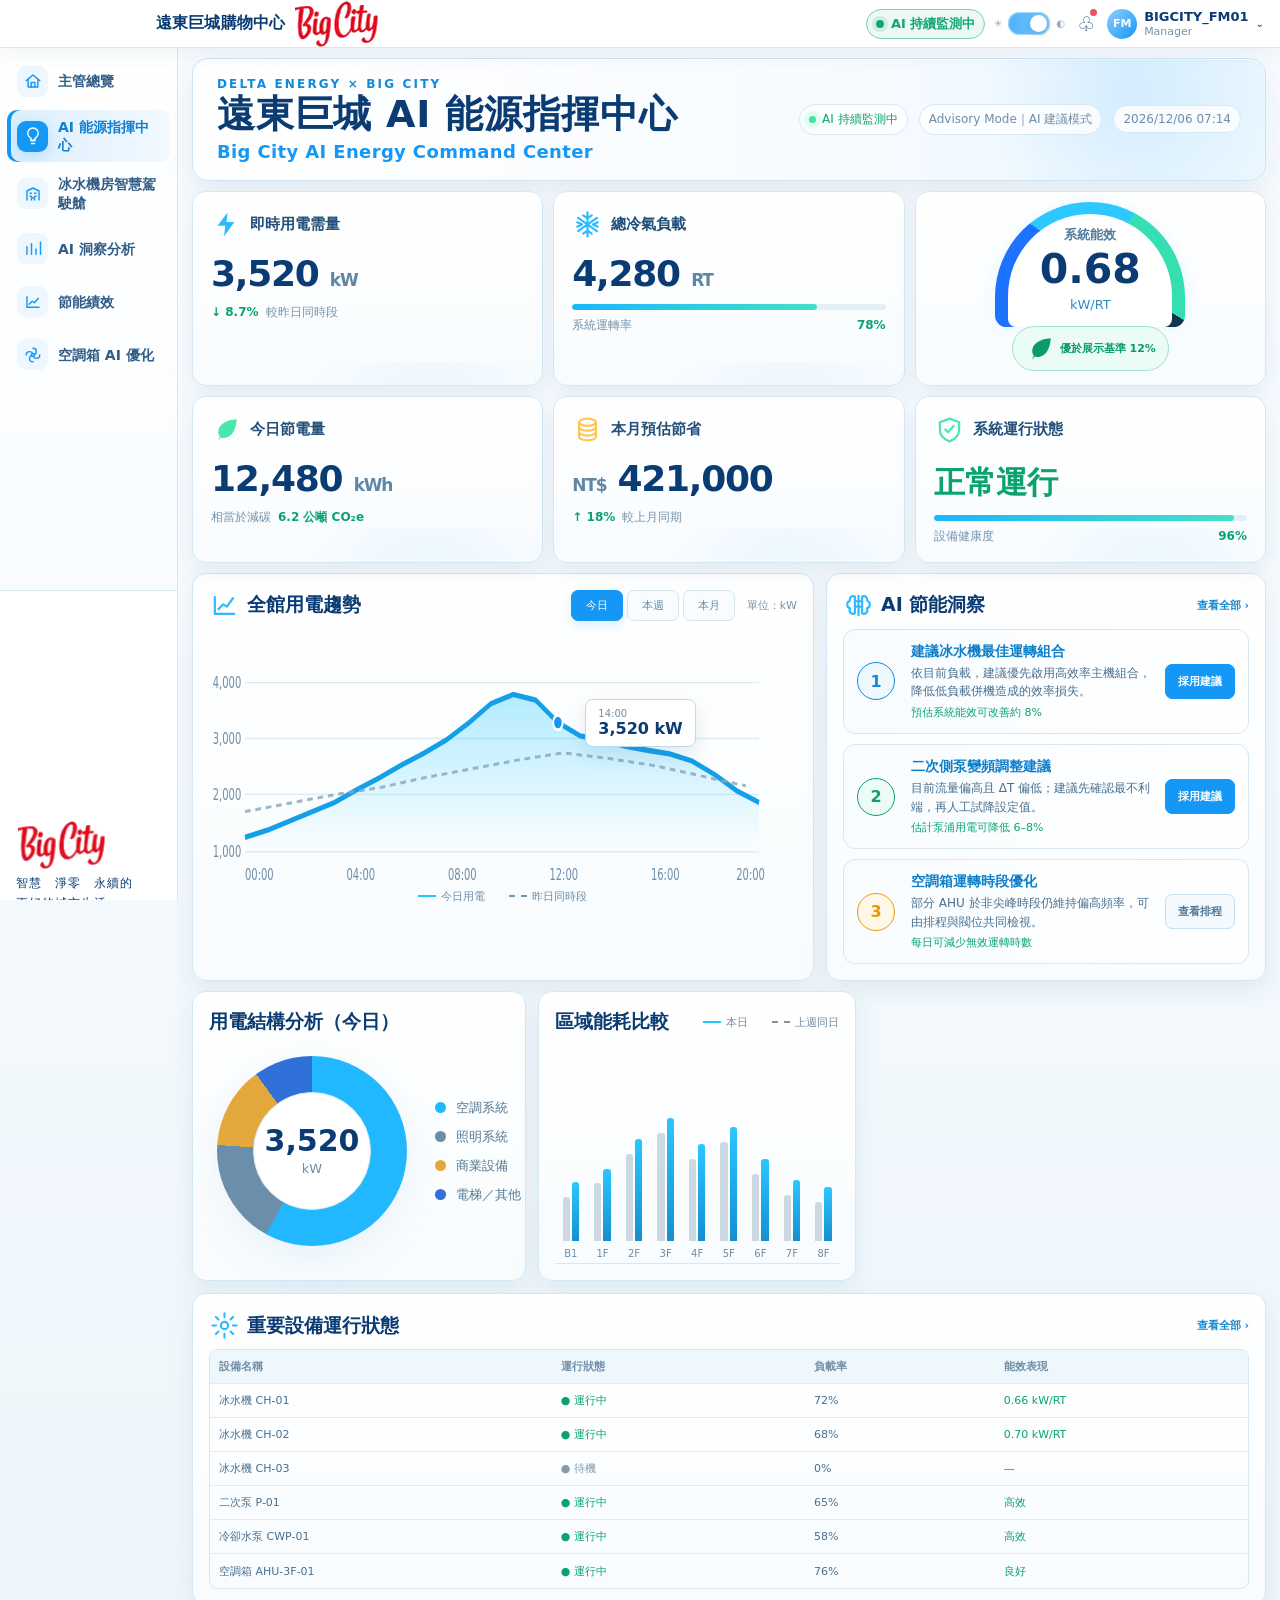
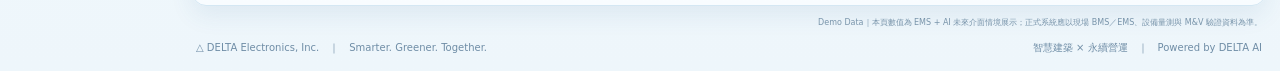
==== commit 4042cf8c: "Load V4 high-fidelity chiller cockpit" ====
--- a/index.html
+++ b/index.html
@@ -18,6 +18,7 @@
   <link rel="stylesheet" href="product-calibration.css">
   <link rel="stylesheet" href="v2-product.css">
   <link rel="stylesheet" href="v3-cockpit.css">
+  <link rel="stylesheet" href="v4-cockpit.css">
 </head>
 <body class="theme-light">
   <div class="shell">
@@ -53,5 +54,6 @@
   <script src="command-center.js"></script>
   <script src="cockpit-analyst.js"></script>
   <script src="product-calibration.js"></script>
+  <script src="v4-cockpit.js"></script>
 </body>
 </html>
--- a/v4-cockpit.css
+++ b/v4-cockpit.css
@@ -0,0 +1,24 @@
+/* V4 high-fidelity chiller cockpit — tuned against approved visual comp */
+body.product-plant .v4-cockpit{gap:14px}
+.v4-top-grid{display:grid;grid-template-columns:.9fr 1.6fr;gap:14px}
+.v4-mid-grid{display:grid;grid-template-columns:1.35fr 1fr;gap:14px}
+.v4-card{background:linear-gradient(180deg,#fff 0%,#fbfdff 100%);border:1px solid #cfe3f1;border-radius:18px;box-shadow:0 14px 34px rgba(44,96,134,.10);padding:18px;min-width:0}
+body.theme-dark.product-plant .v4-card{background:linear-gradient(180deg,#0c2943 0%,#081e32 100%);border-color:#214d68;box-shadow:0 16px 38px rgba(0,0,0,.30)}
+.v4-card-title{display:flex;align-items:center;gap:11px;color:#0b3d75;min-width:0}.v4-card-title strong{font-size:24px;font-weight:900;line-height:1.1;white-space:nowrap}.v4-card-title small{font-size:13px;font-weight:700;color:#7190aa;white-space:nowrap}.v4-title-icon{width:32px;height:32px;border-radius:8px;display:grid;place-items:center;background:linear-gradient(135deg,#2cbcff,#1289e5);box-shadow:0 6px 15px rgba(25,151,240,.20);flex:0 0 auto}.v4-title-icon svg{width:20px;height:20px;fill:none;stroke:#fff;stroke-width:1.8;stroke-linecap:round;stroke-linejoin:round}.v4-title-icon svg path:first-child:not(:only-child),.v4-title-icon svg rect{fill:none}
+body.theme-dark.product-plant .v4-card-title{color:#eef9ff}.v4-panel-head{display:flex;align-items:center;justify-content:space-between;gap:14px;margin-bottom:14px}
+
+/* Efficiency */
+.v4-eff-card{min-height:470px}.v4-eff-body{display:grid;grid-template-columns:minmax(300px,1.35fr) minmax(165px,.65fr);align-items:center;gap:18px;margin-top:16px}.v4-gauge{width:min(330px,100%);aspect-ratio:1;border-radius:50%;margin:auto;position:relative;background:conic-gradient(from -90deg,#188ff0 0 31%,#17bdd1 31% 62%,#11ae7a 62% 74%,#e7f1f8 74% 100%);box-shadow:0 18px 42px rgba(25,152,240,.16),0 0 0 12px rgba(21,151,245,.035)}.v4-gauge:before{content:"";position:absolute;inset:29px;border-radius:50%;background:#fff;box-shadow:inset 0 0 0 1px rgba(21,151,245,.07)}body.theme-dark.product-plant .v4-gauge{background:conic-gradient(from -90deg,#219fff 0 31%,#22ceda 31% 62%,#3dd49e 62% 74%,#17384f 74% 100%)}body.theme-dark.product-plant .v4-gauge:before{background:#0a2439}.v4-gauge-center{position:absolute;inset:52px;z-index:2;display:flex;flex-direction:column;align-items:center;justify-content:center;text-align:center}.v4-gauge-center span{font-size:15px;font-weight:800;color:#7190aa}.v4-gauge-center b{font-size:77px;line-height:.93;letter-spacing:-.055em;color:#0a3f79;margin:15px 0 11px}.v4-gauge-center em{font-style:normal;font-size:23px;font-weight:750;color:#6d8ba3}body.theme-dark.product-plant .v4-gauge-center b{color:#effaff}.v4-metrics{display:grid;gap:10px}.v4-metrics>div{min-height:72px;border:1px solid #cfe4f2;border-radius:13px;background:linear-gradient(180deg,#fff,#f5faff);display:grid;grid-template-columns:38px 1fr;grid-template-rows:auto auto;column-gap:10px;align-items:center;padding:9px 11px}.v4-metric-icon{grid-row:1/3;width:36px;height:36px;border-radius:50%;display:grid;place-items:center;background:linear-gradient(135deg,#27b9ff,#147fdc);box-shadow:0 5px 12px rgba(25,151,240,.16)}.v4-metric-icon svg{width:21px;height:21px;fill:none;stroke:#fff;stroke-width:1.8;stroke-linecap:round;stroke-linejoin:round}.v4-metrics>div:nth-child(4) .v4-metric-icon{background:linear-gradient(135deg,#24d3bc,#0ea67f)}.v4-metrics>div:nth-child(5) .v4-metric-icon{background:linear-gradient(135deg,#30b8ff,#1285dd)}.v4-metrics span:not(.v4-metric-icon){font-size:12px;font-weight:800;color:#6f8fa8;line-height:1}.v4-metrics b{font-size:26px;line-height:1.05;color:#0a3f79}.theme-dark.product-plant .v4-metrics>div{background:linear-gradient(180deg,#0e2d47,#0a2237);border-color:#24516d}.theme-dark.product-plant .v4-metrics b{color:#effaff}
+
+/* Chiller cards */
+.v4-chiller-panel{min-height:470px}.v4-ai-badge{display:flex;align-items:center;gap:8px;border:1px solid #70d8e4;background:#f1fdff;color:#1889a3;border-radius:999px;padding:6px 12px;font-size:13px;font-weight:750;white-space:nowrap}.v4-ai-badge span{width:30px;height:30px;border-radius:8px;display:grid;place-items:center;background:linear-gradient(135deg,#24cedc,#0da67e);color:#fff;font-weight:900;box-shadow:0 4px 10px rgba(20,190,185,.17)}.v4-ai-badge b{color:#0c72bd}.theme-dark.product-plant .v4-ai-badge{background:rgba(27,201,212,.10);border-color:#2b7184;color:#75d9e8}.theme-dark.product-plant .v4-ai-badge b{color:#75cfff}.v4-chiller-row{display:grid;grid-template-columns:repeat(6,minmax(0,1fr));gap:10px}.v4-chiller-card{min-height:340px;border:1px solid #cfe2ee;border-radius:15px;background:linear-gradient(180deg,#fcfeff,#f4f9fd);box-shadow:inset 0 1px 0 #fff,0 8px 20px rgba(49,101,139,.06);padding:14px 10px 13px;display:flex;flex-direction:column;align-items:center;text-align:center;overflow:hidden}.v4-chiller-card.on{border-color:#53caa8;background:linear-gradient(180deg,#f4fffb,#f3fbff);box-shadow:0 10px 25px rgba(24,177,139,.08),inset 0 0 28px rgba(33,205,170,.04)}.v4-chiller-card.fault{border-color:#f29ba3;background:linear-gradient(180deg,#fff9f9,#fffafa)}.theme-dark.product-plant .v4-chiller-card{background:linear-gradient(180deg,#0e2d47,#0a2237);border-color:#24516d}.theme-dark.product-plant .v4-chiller-card.on{background:linear-gradient(180deg,rgba(28,188,155,.12),#0a2438);border-color:#2aa883}.theme-dark.product-plant .v4-chiller-card.fault{background:linear-gradient(180deg,rgba(255,104,116,.10),#0b2336);border-color:#a54e5b}.v4-chiller-svg{width:100%;height:125px;display:block;margin:0 auto 3px}.v4-chiller-card h3{font-size:20px;margin:5px 0 6px;color:#0b3d75}.theme-dark.product-plant .v4-chiller-card h3{color:#eef9ff}.v4-status{display:flex;align-items:center;gap:8px;font-size:14px;color:#7391a9;min-height:24px}.v4-status i{width:12px;height:12px;border-radius:50%;background:#789ab1;box-shadow:0 0 0 4px rgba(120,154,177,.07)}.v4-chiller-card.on .v4-status i{background:#0fb17f;box-shadow:0 0 12px rgba(15,177,127,.35)}.v4-chiller-card.fault .v4-status i{background:#ec5d69;box-shadow:0 0 12px rgba(236,93,105,.25)}.v4-load{width:100%;height:9px;border-radius:99px;background:#e5f0f6;margin:16px 0 10px;overflow:hidden}.theme-dark.product-plant .v4-load{background:#173d57}.v4-load span{height:100%;display:block;border-radius:inherit;background:linear-gradient(90deg,#1799f1,#17b889)}.v4-chiller-card strong{font-size:22px;line-height:1;color:#0b3d75}.theme-dark.product-plant .v4-chiller-card strong{color:#f0faff}.v4-chiller-card small{font-size:13px;color:#7693aa;margin-top:7px}
+
+/* Flow */
+.v4-flow-panel,.v4-trend-panel{min-height:360px}.v4-flow-row{display:flex;align-items:center;justify-content:space-between;gap:7px;padding:28px 14px 12px;min-height:280px}.v4-eq{display:flex;flex-direction:column;align-items:center;justify-content:flex-end;min-width:118px;gap:8px}.v4-eq.ch{min-width:190px}.v4-eq b{font-size:15px;color:#0b3d75;white-space:nowrap}.theme-dark.product-plant .v4-eq b{color:#eaf8ff}.v4-flow-svg{width:112px;height:112px}.v4-eq.ch .v4-chiller-svg{width:205px;height:118px;margin:0}.v4-arrow{font-size:38px;font-weight:900;line-height:1;filter:drop-shadow(0 3px 4px rgba(20,100,150,.12));margin-top:-12px}.v4-arrow.green{color:#31ba84}.v4-arrow.blue{color:#268ff0}
+
+/* Trend */
+.v4-tabs{display:flex;gap:7px}.v4-tabs>*{border:1px solid #cfe2ef;border-radius:8px;padding:8px 14px;font-size:13px;color:#6c8ba4;background:#fbfdff}.v4-tabs b{background:linear-gradient(180deg,#1fa7ff,#1389e0);color:#fff;border-color:#1a95e9;box-shadow:0 6px 14px rgba(21,151,245,.18)}.theme-dark.product-plant .v4-tabs>*{background:#0c2940;border-color:#28536f;color:#a4bfd2}.theme-dark.product-plant .v4-tabs b{background:linear-gradient(180deg,#20b2ff,#0f7dc6);color:#fff}.v4-trend{width:100%;height:290px;margin-top:8px;overflow:visible}.v4-grid line{stroke:#d9e9f3;stroke-width:1;stroke-dasharray:4 4}.theme-dark.product-plant .v4-grid line{stroke:#214762}.v4-line{fill:none;stroke-width:4;stroke-linecap:round;stroke-linejoin:round}.v4-line.teal{stroke:#19bac5}.v4-line.blue{stroke:#188fe7}.v4-focus{stroke:#efa828;stroke-width:2;stroke-dasharray:7 6}.v4-focus-dot{fill:#fff;stroke:#178fe7;stroke-width:4}.v4-xlabels text,.v4-ylabels text{font-size:12px;font-weight:700;fill:#728fa7}
+
+@media(max-width:1500px){.v4-gauge{width:290px}.v4-gauge-center b{font-size:66px}.v4-chiller-svg{height:108px}.v4-chiller-card{min-height:315px}.v4-card-title strong{font-size:21px}.v4-flow-row{padding-left:4px;padding-right:4px}.v4-flow-svg{width:94px;height:94px}.v4-eq.ch .v4-chiller-svg{width:180px;height:105px}.v4-eq{min-width:104px}.v4-eq.ch{min-width:168px}.v4-arrow{font-size:32px}}
+@media(max-width:1180px){.v4-top-grid,.v4-mid-grid{grid-template-columns:1fr}.v4-chiller-row{grid-template-columns:repeat(3,1fr)}.v4-flow-row{overflow-x:auto;justify-content:flex-start}.v4-eff-body{grid-template-columns:1fr 1fr}}
+@media(max-width:760px){.v4-card{padding:13px}.v4-card-title strong{font-size:19px}.v4-card-title small{font-size:11px}.v4-eff-body{grid-template-columns:1fr}.v4-gauge{width:255px}.v4-gauge-center b{font-size:56px}.v4-chiller-row{grid-template-columns:repeat(2,1fr)}.v4-chiller-card{min-height:290px}.v4-flow-panel{overflow:hidden}.v4-flow-row{min-height:230px}.v4-trend{height:245px}}
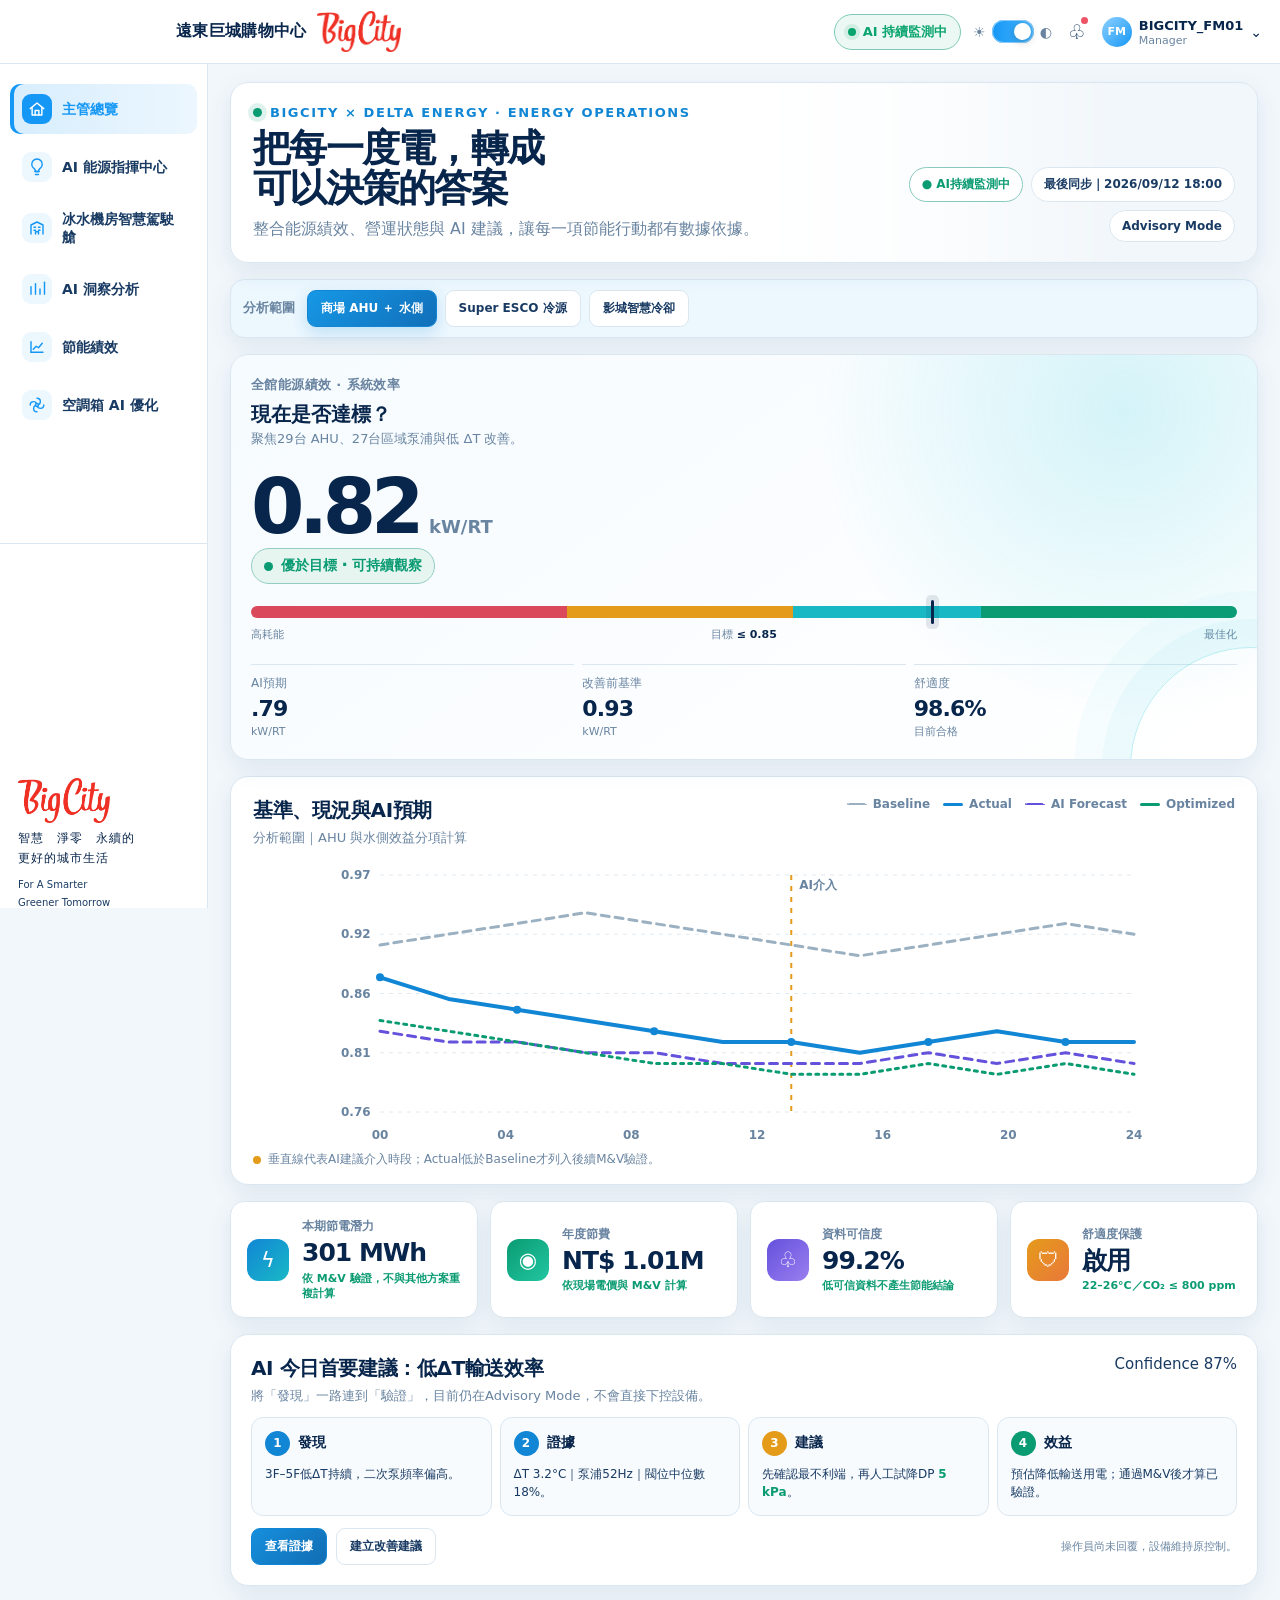
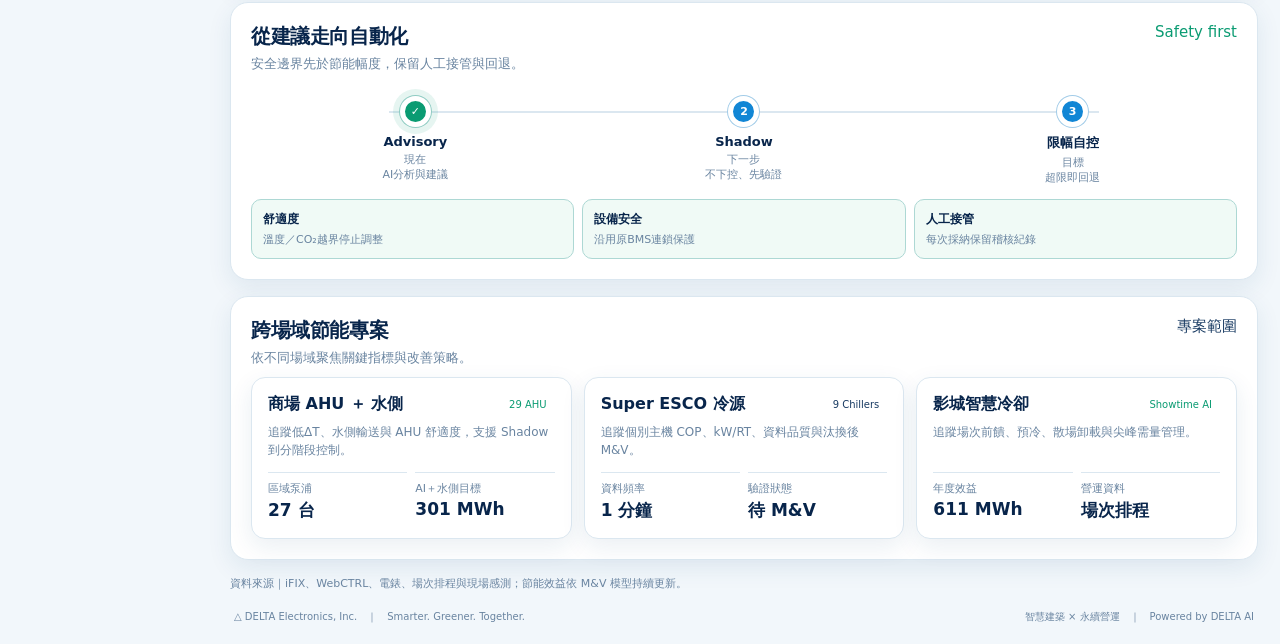
==== commit 885db68a: "Polish customer EMS AI demo experience" ====
--- a/index.html
+++ b/index.html
@@ -4,6 +4,7 @@
   <meta charset="utf-8">
   <meta name="viewport" content="width=device-width,initial-scale=1">
   <meta name="theme-color" content="#061321">
+  <link rel="icon" href="assets/brand/bigcity-logo.png" type="image/png">
   <title>遠東巨城 × 台達能源｜AI 智慧能源管理系統</title>
   <link rel="stylesheet" href="styles.css">
   <link rel="stylesheet" href="readability.css">
@@ -19,6 +20,9 @@
   <link rel="stylesheet" href="v2-product.css">
   <link rel="stylesheet" href="v3-cockpit.css">
   <link rel="stylesheet" href="v4-cockpit.css">
+  <link rel="stylesheet" href="v5-fit.css">
+  <link rel="stylesheet" href="v6-analyst.css">
+  <link rel="stylesheet" href="demo-polish.css?v=2">
 </head>
 <body class="theme-light">
   <div class="shell">
@@ -55,5 +59,7 @@
   <script src="cockpit-analyst.js"></script>
   <script src="product-calibration.js"></script>
   <script src="v4-cockpit.js"></script>
+  <script src="v6-analyst.js"></script>
+  <script src="demo-polish.js?v=2"></script>
 </body>
-</html>+</html>
--- a/ahu.css
+++ b/ahu.css
@@ -80,8 +80,9 @@
 .ahu-fleet-bar .good{width:83%;background:var(--green)} .ahu-fleet-bar .blue{width:10%;background:var(--blue)} .ahu-fleet-bar .warn{width:7%;background:var(--amber)}
 .ahu-donut{width:160px;height:160px;border-radius:50%;background:conic-gradient(var(--blue) 0 52%,var(--green) 52% 84%,var(--purple) 84% 95%,var(--amber) 95%);position:relative}
 .ahu-donut:after{content:"";position:absolute;inset:34px;border-radius:50%;background:var(--surface)}
-.ahu-donut-center{position:absolute;inset:0;z-index:2;display:grid;place-items:center;text-align:center;color:var(--ink);font-size:18px;font-weight:900;line-height:1.2}
-.ahu-donut-center small{font-size:10px;color:var(--muted);font-weight:700}
+.ahu-donut-center{position:absolute;inset:0;z-index:2;display:flex;flex-direction:column;align-items:center;justify-content:center;text-align:center;color:var(--ink);font-weight:900;line-height:1.15;pointer-events:none}
+.ahu-donut-center b{display:block;font-size:18px;letter-spacing:-.045em;white-space:nowrap}
+.ahu-donut-center small{display:block;margin-top:6px;font-size:10px;line-height:1.3;color:var(--muted);font-weight:700;white-space:nowrap}
 .ahu-donut-wrap{display:flex;gap:20px;align-items:center}
 .ahu-legend{display:grid;gap:8px;font-size:12px} .ahu-legend span{display:flex;align-items:center;gap:8px} .ahu-legend i{width:10px;height:10px;border-radius:50%;display:inline-block}
 
--- a/v5-fit.css
+++ b/v5-fit.css
@@ -0,0 +1,131 @@
+/* V5 layout fit pass — prevent any cockpit visual from exceeding its card */
+
+/* hard containment */
+body.product-plant .v4-cockpit,
+body.product-plant .v4-cockpit *,
+body.product-plant .v4-cockpit *::before,
+body.product-plant .v4-cockpit *::after{box-sizing:border-box}
+body.product-plant .v4-cockpit{width:100%;max-width:100%;min-width:0;overflow-x:clip}
+body.product-plant .v4-top-grid,
+body.product-plant .v4-mid-grid,
+body.product-plant .v4-card,
+body.product-plant .v4-panel-head,
+body.product-plant .v4-eff-body,
+body.product-plant .v4-chiller-row,
+body.product-plant .v4-flow-row{min-width:0;max-width:100%}
+body.product-plant .v4-card{overflow:hidden}
+body.product-plant .v4-card svg{max-width:100%;display:block}
+
+/* page grids: let tracks shrink instead of pushing outside */
+body.product-plant .v4-top-grid{grid-template-columns:minmax(0,.92fr) minmax(0,1.58fr)!important}
+body.product-plant .v4-mid-grid{grid-template-columns:minmax(0,1.38fr) minmax(0,1fr)!important}
+body.product-plant .v4-top-grid>* ,body.product-plant .v4-mid-grid>*{min-width:0}
+
+/* efficiency panel: keep gauge and metric stack inside the card */
+body.product-plant .v4-eff-body{
+  grid-template-columns:minmax(0,1fr) clamp(142px,31%,176px)!important;
+  gap:clamp(10px,1.1vw,16px)!important;
+  align-items:center;
+}
+body.product-plant .v4-gauge{
+  width:clamp(220px,22vw,300px)!important;
+  max-width:100%!important;
+  justify-self:center;
+}
+body.product-plant .v4-gauge-center{inset:clamp(40px,4vw,50px)!important}
+body.product-plant .v4-gauge-center b{font-size:clamp(58px,4.6vw,72px)!important}
+body.product-plant .v4-gauge-center em{font-size:clamp(17px,1.55vw,22px)!important}
+body.product-plant .v4-gauge-center span{font-size:clamp(12px,1vw,15px)!important}
+body.product-plant .v4-metrics{min-width:0;width:100%}
+body.product-plant .v4-metrics>div{
+  min-width:0!important;width:100%!important;
+  grid-template-columns:34px minmax(0,1fr)!important;
+  column-gap:8px!important;
+  padding:8px 9px!important;
+  overflow:hidden;
+}
+body.product-plant .v4-metric-icon{width:32px!important;height:32px!important}
+body.product-plant .v4-metrics span:not(.v4-metric-icon){font-size:clamp(10px,.78vw,12px)!important;white-space:nowrap;overflow:hidden;text-overflow:ellipsis}
+body.product-plant .v4-metrics b{font-size:clamp(20px,1.55vw,25px)!important;white-space:nowrap;letter-spacing:-.03em}
+
+/* chiller cards: six cards can shrink safely without SVG escaping */
+body.product-plant .v4-chiller-row{grid-template-columns:repeat(6,minmax(0,1fr))!important;gap:clamp(6px,.65vw,10px)!important;width:100%}
+body.product-plant .v4-chiller-card{min-width:0!important;width:100%!important;padding:12px clamp(5px,.55vw,9px) 12px!important}
+body.product-plant .v4-chiller-svg{
+  width:min(100%,176px)!important;
+  height:auto!important;
+  aspect-ratio:2/1!important;
+  max-height:112px!important;
+  object-fit:contain;
+  flex:0 0 auto;
+}
+body.product-plant .v4-chiller-card h3{font-size:clamp(16px,1.25vw,20px)!important;white-space:nowrap}
+body.product-plant .v4-status{font-size:clamp(11px,.92vw,14px)!important;white-space:nowrap}
+body.product-plant .v4-chiller-card strong{font-size:clamp(18px,1.4vw,22px)!important}
+body.product-plant .v4-chiller-card small{font-size:clamp(10px,.84vw,13px)!important;white-space:nowrap}
+body.product-plant .v4-ai-badge{max-width:62%;overflow:hidden;text-overflow:ellipsis;white-space:nowrap;flex:0 1 auto}
+
+/* flow diagram: proportional flex items, no horizontal spill */
+body.product-plant .v4-flow-row{
+  width:100%!important;
+  padding:24px 4px 10px!important;
+  gap:clamp(4px,.6vw,9px)!important;
+  overflow:hidden!important;
+  justify-content:stretch!important;
+}
+body.product-plant .v4-eq{min-width:0!important;flex:1 1 0!important;width:auto!important}
+body.product-plant .v4-eq.ch{min-width:0!important;flex:1.45 1 0!important}
+body.product-plant .v4-flow-svg{width:clamp(66px,7vw,104px)!important;height:auto!important;aspect-ratio:1!important;max-width:100%!important}
+body.product-plant .v4-eq.ch .v4-chiller-svg{width:min(100%,180px)!important;height:auto!important;max-height:105px!important}
+body.product-plant .v4-eq b{font-size:clamp(11px,.95vw,15px)!important;white-space:normal!important;text-align:center;line-height:1.25;max-width:100%}
+body.product-plant .v4-arrow{flex:0 1 clamp(22px,2.5vw,38px)!important;min-width:0!important;font-size:clamp(24px,2.25vw,36px)!important;margin-left:0!important;margin-right:0!important}
+
+/* trend chart must remain inside its card */
+body.product-plant .v4-trend-panel{overflow:hidden}
+body.product-plant .v4-trend{
+  width:100%!important;
+  height:auto!important;
+  aspect-ratio:650/280!important;
+  max-height:290px!important;
+  overflow:hidden!important;
+}
+body.product-plant .v4-xlabels text,
+body.product-plant .v4-ylabels text{font-size:clamp(9px,.78vw,12px)!important}
+
+/* top KPI values also scale instead of forcing width */
+body.product-plant .ca-kpis{grid-template-columns:repeat(6,minmax(0,1fr))!important}
+body.product-plant .ca-kpi{min-width:0!important;overflow:hidden}
+body.product-plant .ca-kpi>b{font-size:clamp(28px,2.4vw,38px)!important;white-space:normal!important;overflow-wrap:anywhere}
+body.product-plant .ca-kpi-label{font-size:clamp(12px,1vw,15px)!important}
+body.product-plant .ca-kpi>small{font-size:clamp(10px,.82vw,12px)!important}
+
+/* card titles cannot force a panel wider than its grid track */
+body.product-plant .v4-card-title{min-width:0;flex:1 1 auto}
+body.product-plant .v4-card-title strong{font-size:clamp(19px,1.55vw,24px)!important;white-space:normal!important}
+body.product-plant .v4-card-title small{font-size:clamp(10px,.84vw,13px)!important;white-space:normal!important}
+body.product-plant .v4-panel-head{flex-wrap:wrap}
+
+/* responsive checkpoints based on actual content width after the sidebar */
+@media(max-width:1450px){
+  body.product-plant .v4-top-grid{grid-template-columns:minmax(0,.98fr) minmax(0,1.52fr)!important}
+  body.product-plant .v4-gauge{width:clamp(215px,20vw,275px)!important}
+  body.product-plant .v4-chiller-svg{max-height:96px!important}
+  body.product-plant .v4-chiller-card{min-height:300px!important}
+  body.product-plant .v4-ai-badge{max-width:55%}
+}
+@media(max-width:1280px){
+  body.product-plant .v4-top-grid,body.product-plant .v4-mid-grid{grid-template-columns:1fr!important}
+  body.product-plant .v4-eff-body{grid-template-columns:minmax(0,1fr) minmax(150px,190px)!important}
+  body.product-plant .v4-chiller-row{grid-template-columns:repeat(3,minmax(0,1fr))!important}
+  body.product-plant .v4-ai-badge{max-width:100%}
+  body.product-plant .v4-flow-row{overflow-x:auto!important;justify-content:flex-start!important;padding-bottom:16px!important}
+  body.product-plant .v4-eq{flex:0 0 120px!important}
+  body.product-plant .v4-eq.ch{flex:0 0 180px!important}
+  body.product-plant .v4-arrow{flex:0 0 32px!important}
+}
+@media(max-width:900px){
+  body.product-plant .ca-kpis{grid-template-columns:repeat(2,minmax(0,1fr))!important}
+  body.product-plant .v4-eff-body{grid-template-columns:1fr!important}
+  body.product-plant .v4-metrics{grid-template-columns:repeat(2,minmax(0,1fr));display:grid}
+  body.product-plant .v4-chiller-row{grid-template-columns:repeat(2,minmax(0,1fr))!important}
+}
--- a/v6-analyst.css
+++ b/v6-analyst.css
@@ -0,0 +1,91 @@
+/* V6 AI Energy Analyst — chart units, corrected donut center, productized opportunities/risks/copilot */
+body.product-analyst .analyst-v6{display:grid;gap:14px;min-width:0}
+body.product-analyst .analyst-v6 *{box-sizing:border-box}
+
+/* Cards */
+body.product-analyst .v6-card{min-width:0;overflow:hidden;border:1px solid color-mix(in srgb,var(--blue) 15%,var(--line));border-radius:17px;background:linear-gradient(180deg,color-mix(in srgb,var(--surface) 99%,#fff),color-mix(in srgb,var(--surface2) 93%,#fff));box-shadow:0 12px 30px rgba(43,94,131,.09);padding:18px}
+body.theme-dark.product-analyst .v6-card{background:linear-gradient(180deg,#0c2943,#081e32);border-color:#214d68;box-shadow:0 15px 34px rgba(0,0,0,.28)}
+body.product-analyst .v6-card-head{display:flex;align-items:center;justify-content:space-between;gap:12px;margin-bottom:12px;min-width:0}
+body.product-analyst .v6-card-title{display:flex;align-items:center;gap:10px;min-width:0;color:var(--ink);font-size:22px;font-weight:900;letter-spacing:-.01em}
+body.product-analyst .v6-title-icon{width:31px;height:31px;border-radius:9px;display:grid;place-items:center;flex:0 0 31px;background:linear-gradient(135deg,#32bdfd,#1687e2);color:#fff;box-shadow:0 5px 13px rgba(25,151,240,.18)}
+body.product-analyst .v6-title-icon svg{width:19px;height:19px;fill:none;stroke:currentColor;stroke-width:1.9;stroke-linecap:round;stroke-linejoin:round}
+body.product-analyst .v6-subtitle{font-size:12px;color:var(--muted);font-weight:700}
+
+/* Trend + opportunity row */
+body.product-analyst .v6-mid-grid{display:grid;grid-template-columns:minmax(0,1.55fr) minmax(360px,.72fr);gap:14px;align-items:stretch}
+body.product-analyst .v6-trend-card{min-height:410px}
+body.product-analyst .v6-opportunity-card{min-height:410px}
+body.product-analyst .v6-chart-legend{display:flex;align-items:center;gap:16px;flex-wrap:wrap;font-size:12px;color:var(--muted);font-weight:750}
+body.product-analyst .v6-chart-legend span{display:flex;align-items:center;gap:6px;white-space:nowrap}
+body.product-analyst .v6-chart-legend i{width:22px;height:3px;border-radius:4px;display:inline-block}
+body.product-analyst .v6-chart-legend .goal{background:#258fe8;border-top:2px dashed #258fe8;height:0}
+body.product-analyst .v6-chart-legend .actual{background:#684de0}
+body.product-analyst .v6-chart-legend .baseline{background:#1eb8c9}
+.v6-analyst-trend{width:100%;height:auto;max-height:325px;display:block;margin-top:4px;overflow:hidden}
+.v6-grid line{stroke:color-mix(in srgb,var(--blue) 14%,var(--line));stroke-width:1;stroke-dasharray:4 5}
+.v6-highlight{fill:color-mix(in srgb,var(--blue) 7%,transparent)}
+.v6-axis-unit,.v6-ylabels text,.v6-xlabels text{fill:var(--muted);font-weight:750}
+.v6-axis-unit{font-size:14px}.v6-ylabels text,.v6-xlabels text{font-size:12px}
+.v6-chart-line{fill:none;stroke-width:4.5;stroke-linecap:round;stroke-linejoin:round}
+.v6-chart-line.goal{stroke:#258fe8;stroke-dasharray:10 8}.v6-chart-line.actual{stroke:#684de0}.v6-chart-line.baseline{stroke:#1eb8c9}
+.v6-focus-line{stroke:#efa928;stroke-width:2;stroke-dasharray:7 6}.v6-focus-dot{fill:var(--surface);stroke:#258fe8;stroke-width:4}
+.v6-annotation{fill:#4c7ca2;font-size:12px;font-weight:850}.theme-dark.product-analyst .v6-annotation{fill:#91c7e7}
+
+/* Donut — absolute center, no drifting text */
+body.product-analyst .v6-donut-layout{display:grid;grid-template-columns:minmax(190px,240px) minmax(150px,1fr);gap:22px;align-items:center;justify-content:center;margin-top:18px}
+body.product-analyst .v6-donut{position:relative;width:min(240px,100%);aspect-ratio:1;border-radius:50%;justify-self:center;background:conic-gradient(#2094ed 0 38%,#1eb8c9 38% 65%,#14ae73 65% 83%,#f2ad22 83% 93%,#7895aa 93% 100%);box-shadow:0 16px 34px rgba(31,111,171,.11)}
+body.product-analyst .v6-donut:after{content:"";position:absolute;inset:43px;border-radius:50%;background:var(--surface);box-shadow:inset 0 0 0 1px color-mix(in srgb,var(--blue) 8%,transparent)}
+body.product-analyst .v6-donut-center{position:absolute;inset:43px;z-index:2;display:flex;flex-direction:column;align-items:center;justify-content:center;text-align:center;line-height:1.05;padding:8px;transform:none}
+body.product-analyst .v6-donut-value{font-size:30px;font-weight:950;color:var(--ink);letter-spacing:-.035em;white-space:nowrap}
+body.product-analyst .v6-donut-unit{font-size:16px;font-weight:800;color:var(--muted);margin-top:8px}
+body.product-analyst .v6-donut-label{font-size:12px;font-weight:750;color:var(--muted);margin-top:7px;white-space:nowrap}
+body.product-analyst .v6-donut-legend{display:grid;gap:13px;min-width:0}
+body.product-analyst .v6-donut-legend>div{display:grid;grid-template-columns:12px minmax(0,1fr) auto;gap:9px;align-items:center;font-size:14px;color:var(--text);font-weight:700}
+body.product-analyst .v6-donut-legend i{width:11px;height:11px;border-radius:50%}.v6-donut-legend .d1{background:#2094ed}.v6-donut-legend .d2{background:#1eb8c9}.v6-donut-legend .d3{background:#14ae73}.v6-donut-legend .d4{background:#f2ad22}.v6-donut-legend .d5{background:#7895aa}
+body.product-analyst .v6-donut-legend b{font-size:16px;color:var(--ink);font-weight:900}
+
+/* Bottom 3 cards */
+body.product-analyst .v6-bottom-grid{display:grid;grid-template-columns:1.03fr 1.03fr .94fr;gap:14px;align-items:stretch}
+body.product-analyst .v6-bottom-grid>.v6-card{min-height:355px}
+
+/* Opportunity list */
+.v6-list{display:grid;gap:9px;margin-top:6px}
+.v6-list-item{display:grid;grid-template-columns:38px minmax(0,1fr) auto;gap:11px;align-items:center;min-height:64px;border:1px solid color-mix(in srgb,var(--blue) 11%,var(--line));border-radius:12px;padding:10px 12px;background:color-mix(in srgb,var(--surface2) 62%,var(--surface));transition:.18s ease}
+.v6-list-item:hover{transform:translateY(-1px);border-color:color-mix(in srgb,var(--blue) 30%,var(--line))}
+.v6-rank{width:34px;height:34px;border-radius:50%;display:grid;place-items:center;font-size:13px;font-weight:950;background:color-mix(in srgb,var(--green) 13%,var(--surface));color:var(--green);box-shadow:inset 0 0 0 1px color-mix(in srgb,var(--green) 12%,transparent)}
+.v6-item-copy{min-width:0}.v6-item-copy b{display:block;font-size:14px;color:var(--ink);line-height:1.25}.v6-item-copy small{display:block;font-size:11px;color:var(--muted);line-height:1.35;margin-top:4px}
+.v6-benefit{text-align:right;white-space:nowrap}.v6-benefit strong{display:block;font-size:14px;color:var(--green)}.v6-benefit span{font-size:10px;color:var(--muted)}
+
+/* Risks */
+.v6-list-item.risk .v6-rank{background:color-mix(in srgb,var(--red) 11%,var(--surface));color:var(--red)}
+.v6-severity{justify-self:end;border-radius:999px;padding:6px 9px;font-size:11px;font-weight:850;white-space:nowrap}
+.v6-severity.high{color:var(--red);background:color-mix(in srgb,var(--red) 10%,var(--surface));border:1px solid color-mix(in srgb,var(--red) 28%,var(--line))}
+.v6-severity.medium{color:var(--amber);background:color-mix(in srgb,var(--amber) 11%,var(--surface));border:1px solid color-mix(in srgb,var(--amber) 31%,var(--line))}
+.v6-severity.low{color:var(--green);background:color-mix(in srgb,var(--green) 10%,var(--surface));border:1px solid color-mix(in srgb,var(--green) 25%,var(--line))}
+
+/* AI Copilot */
+.v6-copilot{display:flex;flex-direction:column;min-height:355px}
+.v6-ai-status{display:flex;align-items:center;gap:7px;color:var(--green);font-size:11px;font-weight:800}.v6-ai-status i{width:8px;height:8px;border-radius:50%;background:var(--green);box-shadow:0 0 10px color-mix(in srgb,var(--green) 55%,transparent)}
+.v6-prompts{display:flex;gap:7px;flex-wrap:wrap;margin:2px 0 10px}.v6-prompt{border:1px solid color-mix(in srgb,var(--blue) 22%,var(--line));background:color-mix(in srgb,var(--blue) 4%,var(--surface));color:var(--blue);border-radius:999px;padding:7px 10px;font-size:11px;font-weight:750;cursor:pointer}
+.v6-chat{display:grid;gap:9px;flex:1;align-content:start}
+.v6-bubble{max-width:92%;padding:10px 12px;border-radius:13px;font-size:12px;line-height:1.55}
+.v6-bubble.user{justify-self:end;background:linear-gradient(135deg,#209af1,#187ecb);color:#fff;border-bottom-right-radius:4px}
+.v6-bubble.ai{justify-self:start;background:color-mix(in srgb,var(--surface2) 85%,var(--surface));color:var(--text);border:1px solid var(--line);border-bottom-left-radius:4px}
+.v6-ai-label{display:block;font-size:10px;font-weight:900;color:var(--purple);margin-bottom:4px}
+.v6-copilot-actions{display:flex;gap:7px;margin-top:7px}.v6-mini-action{font-size:10px;border:1px solid var(--line);color:var(--muted);background:var(--surface);border-radius:7px;padding:5px 8px}
+.v6-input-row{display:grid;grid-template-columns:minmax(0,1fr) 42px;gap:8px;margin-top:10px}
+.v6-input-row input{min-width:0;border:1px solid var(--line);background:var(--surface);color:var(--text);border-radius:10px;padding:10px 12px;font-size:12px;outline:none}.v6-input-row input:focus{border-color:var(--blue);box-shadow:0 0 0 3px color-mix(in srgb,var(--blue) 10%,transparent)}
+.v6-send{border:0;border-radius:10px;background:linear-gradient(135deg,#27a9f4,#1578cf);color:#fff;font-size:18px;cursor:pointer;box-shadow:0 6px 14px rgba(25,140,224,.20)}
+
+/* Better analyst cards above, without changing content semantics */
+body.product-analyst .analyst-v6 .ca-hero{min-height:112px;padding:18px 23px}
+body.product-analyst .analyst-v6 .ca-hero h1{font-size:38px}
+body.product-analyst .analyst-v6 .ca-hero p{font-size:14px}
+body.product-analyst .analyst-v6 .ca-kpi{min-height:136px;padding:15px 16px}
+body.product-analyst .analyst-v6 .ca-kpi-label{font-size:14px}.analyst-v6 .ca-kpi-label>span{font-size:28px}
+body.product-analyst .analyst-v6 .ca-kpi>b{font-size:34px}.analyst-v6 .ca-kpi>small{font-size:11px}
+body.product-analyst .v6-demo-note{text-align:right;color:var(--muted);font-size:10px;padding:0 4px 3px}
+
+@media(max-width:1500px){body.product-analyst .v6-mid-grid{grid-template-columns:minmax(0,1.3fr) minmax(330px,.7fr)}body.product-analyst .v6-bottom-grid{grid-template-columns:1fr 1fr}.v6-copilot{grid-column:1/-1}.v6-donut-layout{grid-template-columns:210px 1fr!important}.v6-donut{width:210px!important}.v6-donut:after,.v6-donut-center{inset:39px!important}.v6-donut-value{font-size:26px!important}}
+@media(max-width:1180px){body.product-analyst .v6-mid-grid,body.product-analyst .v6-bottom-grid{grid-template-columns:1fr}.v6-copilot{grid-column:auto}.v6-trend-card,.v6-opportunity-card{min-height:auto}.v6-analyst-trend{max-height:none}}
+@media(max-width:720px){body.product-analyst .v6-card{padding:13px}.v6-card-title{font-size:18px!important}.v6-donut-layout{grid-template-columns:1fr!important}.v6-donut{width:220px!important}.v6-list-item{grid-template-columns:34px minmax(0,1fr)}.v6-benefit,.v6-severity{grid-column:2;justify-self:start;text-align:left}.v6-input-row{grid-template-columns:1fr 40px}.v6-bubble{max-width:96%}}
--- a/demo-polish.css
+++ b/demo-polish.css
@@ -0,0 +1,324 @@
+/* BigCity customer-demo polish
+ * Signature: the "energy proof line" — baseline, actual, and AI expected
+ * stay visible together so every visual claim has a readable reference.
+ */
+:root {
+  --bigcity-official-logo: url("assets/brand/bigcity-logo.png");
+  --demo-ink: #082d4f;
+  --demo-blue: #1186d5;
+  --demo-cyan: #18b9c5;
+  --demo-green: #0a9b72;
+  --demo-violet: #6451dc;
+  --demo-amber: #e59b1a;
+  --demo-red: #d9495b;
+}
+
+/* Official transparent PNG removes the generated WebP fringe in both themes. */
+.bigcity-mark,
+.exec-hero-logo,
+.page-hero:after,
+.side-copy .side-bigcity-logo {
+  background-image: var(--bigcity-official-logo) !important;
+  background-repeat: no-repeat !important;
+  background-position: center !important;
+  background-size: contain !important;
+  filter: none !important;
+  mix-blend-mode: normal;
+}
+
+.brand-snapshot-top .brand-mall { letter-spacing: .02em; }
+body.theme-dark .brand-snapshot-top .brand-mall { color: #f1f8ff; }
+
+/* Presentation mode is intentionally calmer than the operational pages. */
+body.exec-mode .workspace {
+  max-width: 1760px;
+  padding: 0 22px 18px;
+}
+body.exec-mode .global-header { height: 64px; }
+body.exec-mode .shell { grid-template-rows: 64px auto; }
+body.exec-mode .sidebar { padding-top: 6px; }
+body.exec-mode .nav-list { gap: 8px; padding: 14px 10px 10px; }
+body.exec-mode .nav-item { min-height: 49px; font-size: 14px; }
+
+.demo-executive {
+  display: grid;
+  gap: 16px;
+  padding: 18px 0 8px;
+}
+.demo-executive * { min-width: 0; }
+.demo-kicker {
+  display: inline-flex;
+  align-items: center;
+  gap: 8px;
+  color: var(--demo-blue);
+  font-size: 13px;
+  font-weight: 900;
+  letter-spacing: .12em;
+  text-transform: uppercase;
+}
+.demo-kicker i {
+  width: 9px;
+  height: 9px;
+  border-radius: 50%;
+  background: var(--demo-green);
+  box-shadow: 0 0 0 5px color-mix(in srgb, var(--demo-green) 13%, transparent);
+}
+.demo-title-row {
+  position: relative;
+  overflow: hidden;
+  display: flex;
+  align-items: end;
+  justify-content: space-between;
+  gap: 20px;
+  min-height: 148px;
+  padding: 20px 22px;
+  border: 1px solid var(--line);
+  border-radius: 18px;
+  background: linear-gradient(90deg, var(--surface) 0%, var(--surface) 48%, color-mix(in srgb, var(--surface) 76%, transparent) 67%, transparent 87%), var(--banner);
+  background-size: auto, 620px 148px;
+  background-position: left center, right center;
+  background-repeat: no-repeat;
+  box-shadow: var(--shadow);
+}
+.demo-title-row > * { position: relative; z-index: 1; }
+.demo-title-row h1 {
+  margin: 7px 0 0;
+  color: var(--ink);
+  font-size: clamp(30px, 3vw, 47px);
+  line-height: 1.03;
+  letter-spacing: -.045em;
+  text-wrap: balance;
+}
+.demo-title-row p {
+  margin: 10px 0 0;
+  color: var(--muted);
+  font-size: 16px;
+  line-height: 1.55;
+}
+.demo-context {
+  display: flex;
+  align-items: center;
+  gap: 8px;
+  flex-wrap: wrap;
+  justify-content: flex-end;
+}
+.demo-context .demo-chip,
+.demo-scope button {
+  border: 1px solid var(--line);
+  border-radius: 999px;
+  background: var(--surface);
+  color: var(--text);
+  padding: 8px 12px;
+  font-size: 12px;
+  font-weight: 800;
+}
+.demo-chip.live { color: var(--demo-green); border-color: color-mix(in srgb, var(--demo-green) 40%, var(--line)); }
+
+.demo-scope {
+  display: flex;
+  align-items: center;
+  gap: 8px;
+  flex-wrap: wrap;
+  padding: 10px;
+  border: 1px solid var(--line);
+  border-radius: 14px;
+  background: color-mix(in srgb, var(--surface) 92%, var(--blue) 8%);
+  box-shadow: var(--shadow);
+}
+.demo-scope-label { color: var(--muted); font-size: 13px; font-weight: 900; margin: 0 4px 0 2px; }
+.demo-scope button { cursor: pointer; border-radius: 9px; padding: 9px 13px; }
+.demo-scope button:hover { border-color: var(--blue); }
+.demo-scope button,
+.demo-action { touch-action: manipulation; }
+.demo-scope button:focus-visible,
+.demo-action:focus-visible {
+  outline: 3px solid color-mix(in srgb, var(--demo-cyan) 72%, white);
+  outline-offset: 2px;
+}
+.demo-scope button.active { color: #fff; border-color: var(--demo-blue); background: linear-gradient(135deg, #1698e6, #116fb9); box-shadow: 0 6px 16px rgba(17, 134, 213, .2); }
+
+.demo-hero-grid {
+  display: grid;
+  grid-template-columns: minmax(360px, .98fr) minmax(480px, 1.55fr);
+  gap: 16px;
+  align-items: stretch;
+}
+.demo-card {
+  border: 1px solid var(--line);
+  border-radius: 18px;
+  background: var(--surface);
+  box-shadow: var(--shadow);
+  padding: 20px;
+}
+.demo-primary {
+  position: relative;
+  overflow: hidden;
+  background:
+    radial-gradient(circle at 87% 14%, color-mix(in srgb, var(--cyan) 17%, transparent), transparent 32%),
+    linear-gradient(145deg, color-mix(in srgb, var(--surface) 96%, var(--blue)), var(--surface));
+}
+.demo-primary:after {
+  content: "";
+  position: absolute;
+  width: 240px;
+  height: 240px;
+  right: -115px;
+  bottom: -130px;
+  border-radius: 50%;
+  border: 1px solid color-mix(in srgb, var(--cyan) 28%, transparent);
+  box-shadow: 0 0 0 28px color-mix(in srgb, var(--cyan) 5%, transparent), 0 0 0 56px color-mix(in srgb, var(--cyan) 3%, transparent);
+}
+.demo-card-eyebrow { color: var(--muted); font-size: 13px; font-weight: 850; letter-spacing: .03em; }
+.demo-primary h2 { margin: 7px 0 2px; color: var(--ink); font-size: 20px; }
+.demo-primary-sub { color: var(--muted); font-size: 13px; line-height: 1.45; }
+.demo-main-metric { display: flex; align-items: baseline; gap: 10px; margin: 24px 0 8px; }
+.demo-main-metric strong { color: var(--ink); font-size: clamp(58px, 6vw, 88px); line-height: .88; letter-spacing: -.07em; }
+.demo-main-metric span { color: var(--muted); font-size: 18px; font-weight: 850; }
+.demo-status {
+  display: inline-flex;
+  align-items: center;
+  gap: 8px;
+  padding: 8px 12px;
+  border-radius: 999px;
+  color: var(--demo-green);
+  background: color-mix(in srgb, var(--demo-green) 10%, var(--surface));
+  border: 1px solid color-mix(in srgb, var(--demo-green) 35%, var(--line));
+  font-size: 14px;
+  font-weight: 950;
+}
+.demo-status i { width: 9px; height: 9px; border-radius: 50%; background: currentColor; }
+.demo-gauge { height: 12px; margin: 22px 0 9px; border-radius: 99px; background: linear-gradient(90deg, var(--demo-red) 0 32%, var(--demo-amber) 32% 55%, var(--demo-cyan) 55% 74%, var(--demo-green) 74%); position: relative; }
+.demo-gauge:before { content: ""; position: absolute; left: 69%; top: -6px; width: 3px; height: 24px; border-radius: 3px; background: var(--ink); box-shadow: 0 0 0 5px color-mix(in srgb, var(--ink) 10%, transparent); }
+.demo-gauge-labels { display: flex; justify-content: space-between; color: var(--muted); font-size: 11px; }
+.demo-gauge-labels b { color: var(--ink); }
+.demo-proof { display: grid; grid-template-columns: repeat(3, 1fr); gap: 8px; margin-top: 22px; }
+.demo-proof div { border-top: 1px solid var(--line); padding-top: 10px; }
+.demo-proof span { display: block; color: var(--muted); font-size: 12px; }
+.demo-proof b { display: block; margin-top: 4px; color: var(--ink); font-size: 22px; letter-spacing: -.04em; }
+.demo-proof small { color: var(--muted); font-size: 11px; }
+
+.demo-chart-card { padding: 20px 22px 16px; }
+.demo-card-head { display: flex; align-items: start; justify-content: space-between; gap: 14px; margin-bottom: 10px; }
+.demo-card-head h2 { margin: 0; color: var(--ink); font-size: 20px; letter-spacing: -.02em; }
+.demo-card-head p { margin: 5px 0 0; color: var(--muted); font-size: 13px; }
+.demo-legend { display: flex; gap: 13px; flex-wrap: wrap; justify-content: flex-end; color: var(--muted); font-size: 12px; font-weight: 800; }
+.demo-legend span { display: inline-flex; align-items: center; gap: 6px; white-space: nowrap; }
+.demo-legend i { width: 20px; height: 3px; border-radius: 2px; background: var(--demo-blue); }
+.demo-legend i.baseline { background: transparent; border-top: 2px dashed #9bb1c1; height: 0; }
+.demo-legend i.actual { background: var(--demo-blue); }
+.demo-legend i.forecast { background: transparent; border-top: 2px dashed var(--demo-violet); height: 0; }
+.demo-legend i.optimized { background: var(--demo-green); }
+.demo-proof-chart { width: 100%; height: 292px; display: block; margin-top: 4px; }
+.demo-proof-chart .grid { stroke: color-mix(in srgb, var(--line) 85%, transparent); stroke-width: 1; stroke-dasharray: 4 5; }
+.demo-proof-chart text { fill: var(--muted); font-size: 12px; font-weight: 750; }
+.demo-proof-chart .baseline { fill: none; stroke: #9bb1c1; stroke-width: 3; stroke-dasharray: 8 6; stroke-linecap: round; }
+.demo-proof-chart .actual { fill: none; stroke: var(--demo-blue); stroke-width: 4; stroke-linecap: round; stroke-linejoin: round; }
+.demo-proof-chart .forecast { fill: none; stroke: var(--demo-violet); stroke-width: 3; stroke-dasharray: 8 6; stroke-linecap: round; }
+.demo-proof-chart .optimized { fill: none; stroke: var(--demo-green); stroke-width: 3; stroke-dasharray: 3 5; stroke-linecap: round; }
+.demo-proof-chart .intervention { stroke: var(--demo-amber); stroke-width: 2; stroke-dasharray: 5 6; }
+.demo-chart-note { display: flex; align-items: center; gap: 7px; margin-top: 2px; color: var(--muted); font-size: 12px; }
+.demo-chart-note i { width: 8px; height: 8px; border-radius: 50%; background: var(--demo-amber); }
+
+/* Dense KPI cards must shrink their content before the number can escape the card. */
+.kpi-card { min-width: 0; grid-template-columns: minmax(0, 46px) minmax(0, 1fr); }
+.kpi-card > div:last-child { min-width: 0; width: 100%; overflow: hidden; }
+.kpi-value { display: block; min-width: 0; max-width: 100%; white-space: nowrap; overflow: hidden; text-overflow: clip; letter-spacing: -.045em; }
+@media (min-width: 1281px) {
+  .kpi-value { font-size: clamp(22px, 1.45vw, 30px) !important; }
+  .kpi-value small { font-size: clamp(9px, .58vw, 12px) !important; letter-spacing: -.02em; }
+}
+
+.demo-kpi-grid { display: grid; grid-template-columns: repeat(4, 1fr); gap: 12px; }
+.demo-kpi { display: flex; align-items: center; gap: 13px; padding: 16px; border: 1px solid var(--line); border-radius: 14px; background: var(--surface); box-shadow: var(--shadow); }
+.demo-kpi-icon { width: 42px; height: 42px; display: grid; place-items: center; flex: 0 0 auto; border-radius: 12px; color: #fff; font-size: 21px; background: linear-gradient(135deg, var(--demo-blue), #1ab8c6); }
+.demo-kpi:nth-child(2) .demo-kpi-icon { background: linear-gradient(135deg, var(--demo-green), #22c6a2); }
+.demo-kpi:nth-child(3) .demo-kpi-icon { background: linear-gradient(135deg, var(--demo-violet), #9b7ff0); }
+.demo-kpi:nth-child(4) .demo-kpi-icon { background: linear-gradient(135deg, var(--demo-amber), #e9783b); }
+.demo-kpi span { display: block; color: var(--muted); font-size: 12px; font-weight: 800; }
+.demo-kpi b { display: block; color: var(--ink); font-size: 25px; line-height: 1.1; margin-top: 4px; letter-spacing: -.04em; }
+.demo-kpi small { display: block; color: var(--demo-green); font-size: 11px; margin-top: 4px; font-weight: 850; }
+
+.demo-lower-grid { display: grid; grid-template-columns: 1.1fr .9fr; gap: 16px; }
+.demo-ai-card { display: grid; gap: 12px; }
+.demo-ai-card .demo-card-head { margin-bottom: 0; }
+.demo-ai-chain { display: grid; grid-template-columns: repeat(4, 1fr); gap: 8px; }
+.demo-ai-step { padding: 13px; border: 1px solid var(--line); border-radius: 12px; background: var(--surface2); }
+.demo-ai-step b { display: flex; align-items: center; gap: 8px; color: var(--ink); font-size: 14px; }
+.demo-ai-step b i { display: grid; place-items: center; width: 25px; height: 25px; border-radius: 50%; color: #fff; background: var(--demo-blue); font-size: 12px; font-style: normal; }
+.demo-ai-step:nth-child(3) b i { background: var(--demo-amber); }
+.demo-ai-step:nth-child(4) b i { background: var(--demo-green); }
+.demo-ai-step p { margin: 9px 0 0; color: var(--text); font-size: 12px; line-height: 1.55; }
+.demo-ai-step strong { color: var(--demo-green); }
+.demo-action-row { display: flex; align-items: center; gap: 9px; flex-wrap: wrap; }
+.demo-action { border: 1px solid var(--line); border-radius: 9px; padding: 9px 13px; color: var(--text); background: var(--surface); font-size: 12px; font-weight: 850; cursor: pointer; }
+.demo-action.primary { color: #fff; border-color: var(--demo-blue); background: linear-gradient(135deg, #168fdd, #116db3); }
+.demo-action:hover { transform: translateY(-1px); }
+.demo-action-note { color: var(--muted); font-size: 11px; margin-left: auto; }
+.demo-evidence-panel { display: grid; grid-template-columns: auto 1fr 1fr; gap: 10px; align-items: center; padding: 11px 12px; border: 1px solid color-mix(in srgb, var(--demo-blue) 32%, var(--line)); border-radius: 10px; background: color-mix(in srgb, var(--demo-blue) 6%, var(--surface)); color: var(--text); font-size: 12px; line-height: 1.45; }
+.demo-evidence-panel[hidden] { display: none; }
+.demo-evidence-panel strong { color: var(--demo-blue); font-size: 11px; letter-spacing: .04em; }
+.demo-evidence-panel span { padding-left: 10px; border-left: 1px solid var(--line); }
+.demo-rollout { display: grid; gap: 13px; }
+.demo-rollout-track { display: grid; grid-template-columns: repeat(3, 1fr); gap: 0; position: relative; }
+.demo-rollout-track:before { content: ""; position: absolute; top: 15px; left: 14%; right: 14%; height: 2px; background: var(--line); }
+.demo-rollout-item { position: relative; z-index: 1; text-align: center; }
+.demo-rollout-item i { display: grid; place-items: center; width: 31px; height: 31px; margin: 0 auto 7px; border-radius: 50%; color: #fff; background: var(--demo-blue); border: 5px solid var(--surface); box-shadow: 0 0 0 1px color-mix(in srgb, var(--demo-blue) 28%, var(--line)); font-style: normal; font-size: 11px; font-weight: 900; }
+.demo-rollout-item.active i { background: var(--demo-green); box-shadow: 0 0 0 1px color-mix(in srgb, var(--demo-green) 36%, var(--line)), 0 0 0 7px color-mix(in srgb, var(--demo-green) 10%, transparent); }
+.demo-rollout-item b { display: block; color: var(--ink); font-size: 13px; }
+.demo-rollout-item span { display: block; color: var(--muted); font-size: 11px; margin-top: 4px; line-height: 1.35; }
+.demo-safety { display: grid; grid-template-columns: repeat(3, 1fr); gap: 8px; }
+.demo-safety div { padding: 11px; border-radius: 10px; background: color-mix(in srgb, var(--green) 6%, var(--surface)); border: 1px solid color-mix(in srgb, var(--green) 22%, var(--line)); }
+.demo-safety b { display: block; color: var(--ink); font-size: 12px; }
+.demo-safety span { display: block; color: var(--muted); font-size: 11px; line-height: 1.4; margin-top: 4px; }
+
+.demo-projects { display: grid; grid-template-columns: repeat(3, 1fr); gap: 12px; }
+.demo-project { padding: 16px; border: 1px solid var(--line); border-radius: 14px; background: var(--surface); box-shadow: var(--shadow); }
+.demo-project-head { display: flex; justify-content: space-between; gap: 10px; align-items: start; }
+.demo-project h3 { margin: 0; color: var(--ink); font-size: 16px; }
+.demo-project p { margin: 8px 0 12px; color: var(--muted); font-size: 12px; line-height: 1.5; min-height: 37px; }
+.demo-project-metrics { display: grid; grid-template-columns: repeat(2, 1fr); gap: 8px; }
+.demo-project-metrics div { padding-top: 8px; border-top: 1px solid var(--line); }
+.demo-project-metrics span { display: block; color: var(--muted); font-size: 11px; }
+.demo-project-metrics b { display: block; margin-top: 3px; color: var(--ink); font-size: 17px; }
+.demo-project .demo-chip { padding: 5px 8px; font-size: 10px; }
+.demo-footnote { color: var(--muted); font-size: 11px; line-height: 1.5; }
+
+body.theme-dark .demo-primary { background: radial-gradient(circle at 87% 14%, rgba(34, 206, 218, .14), transparent 32%), linear-gradient(145deg, #0c2942, #0a1e31); }
+body.theme-dark .demo-scope { background: color-mix(in srgb, var(--surface) 90%, var(--blue) 10%); }
+body.theme-dark .demo-proof-chart .grid { stroke: #24445c; }
+body.theme-dark .demo-safety div { background: rgba(37, 197, 151, .08); }
+
+@media(max-width:1280px) {
+  .demo-hero-grid { grid-template-columns: 1fr; }
+  .demo-primary { min-height: 390px; }
+  .demo-lower-grid { grid-template-columns: 1fr; }
+}
+@media(max-width:980px) {
+  body.exec-mode .workspace { padding: 0 14px 16px; }
+  .demo-title-row { align-items: start; flex-direction: column; }
+  .demo-context { justify-content: flex-start; }
+  .demo-kpi-grid { grid-template-columns: repeat(2, 1fr); }
+  .demo-projects { grid-template-columns: 1fr; }
+}
+@media(max-width:680px) {
+  .demo-executive { gap: 11px; padding-top: 11px; }
+  .demo-title-row { min-height: 168px; padding: 17px 15px; background-size: auto, 350px 168px; background-position: left center, right center; }
+  .demo-title-row h1 { font-size: 31px; }
+  .demo-title-row p { font-size: 14px; }
+  .demo-card { padding: 15px; border-radius: 14px; }
+  .demo-kpi-grid { grid-template-columns: 1fr 1fr; gap: 8px; }
+  .demo-kpi { display: block; padding: 12px; }
+  .demo-kpi-icon { width: 34px; height: 34px; font-size: 17px; }
+  .demo-kpi b { font-size: 21px; }
+  .demo-ai-chain { grid-template-columns: 1fr 1fr; }
+  .demo-safety { grid-template-columns: 1fr; }
+  .demo-card-head { display: block; }
+  .demo-legend { justify-content: flex-start; margin-top: 10px; }
+  .demo-proof-chart { height: 230px; }
+  .demo-action-note { margin-left: 0; width: 100%; }
+  .demo-evidence-panel { grid-template-columns: 1fr; gap: 5px; }
+  .demo-evidence-panel span { padding-left: 0; border-left: 0; }
+}
+@media(prefers-reduced-motion:reduce) {
+  .demo-action { transition: none; }
+}
